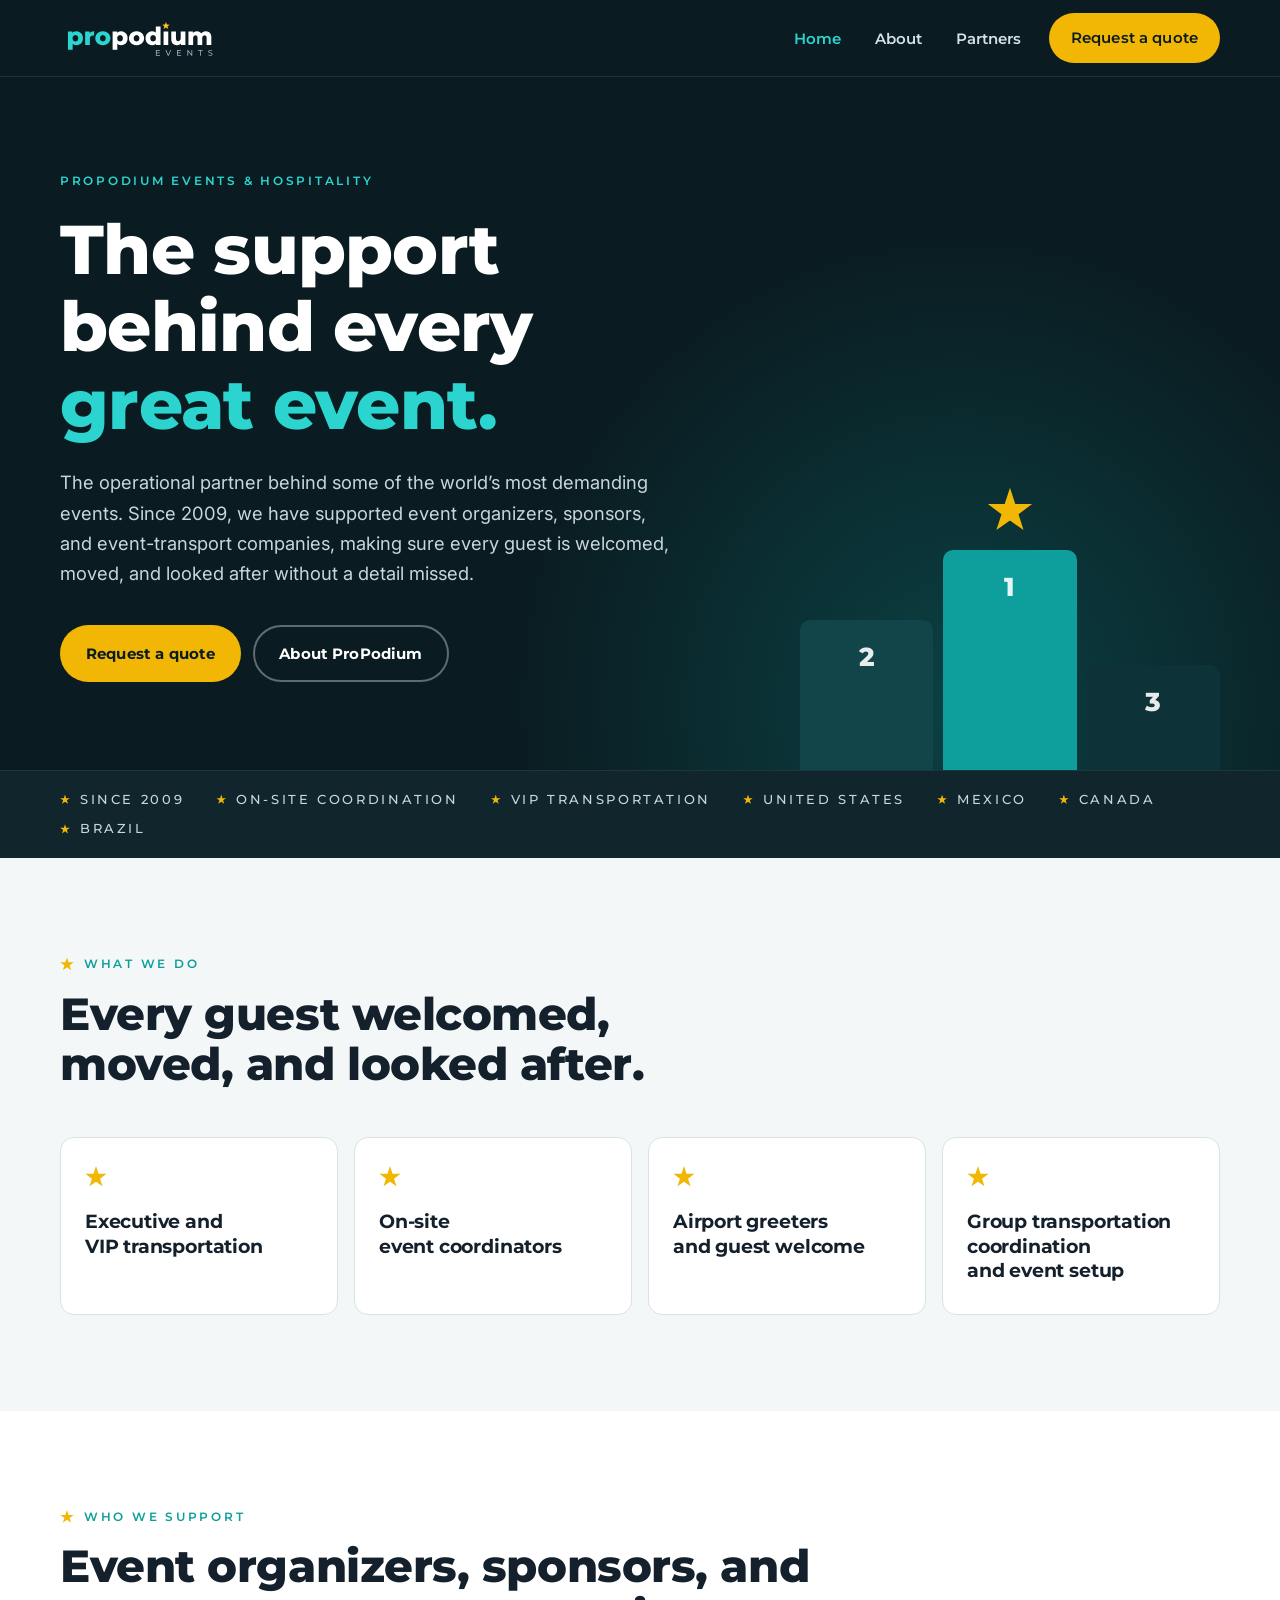
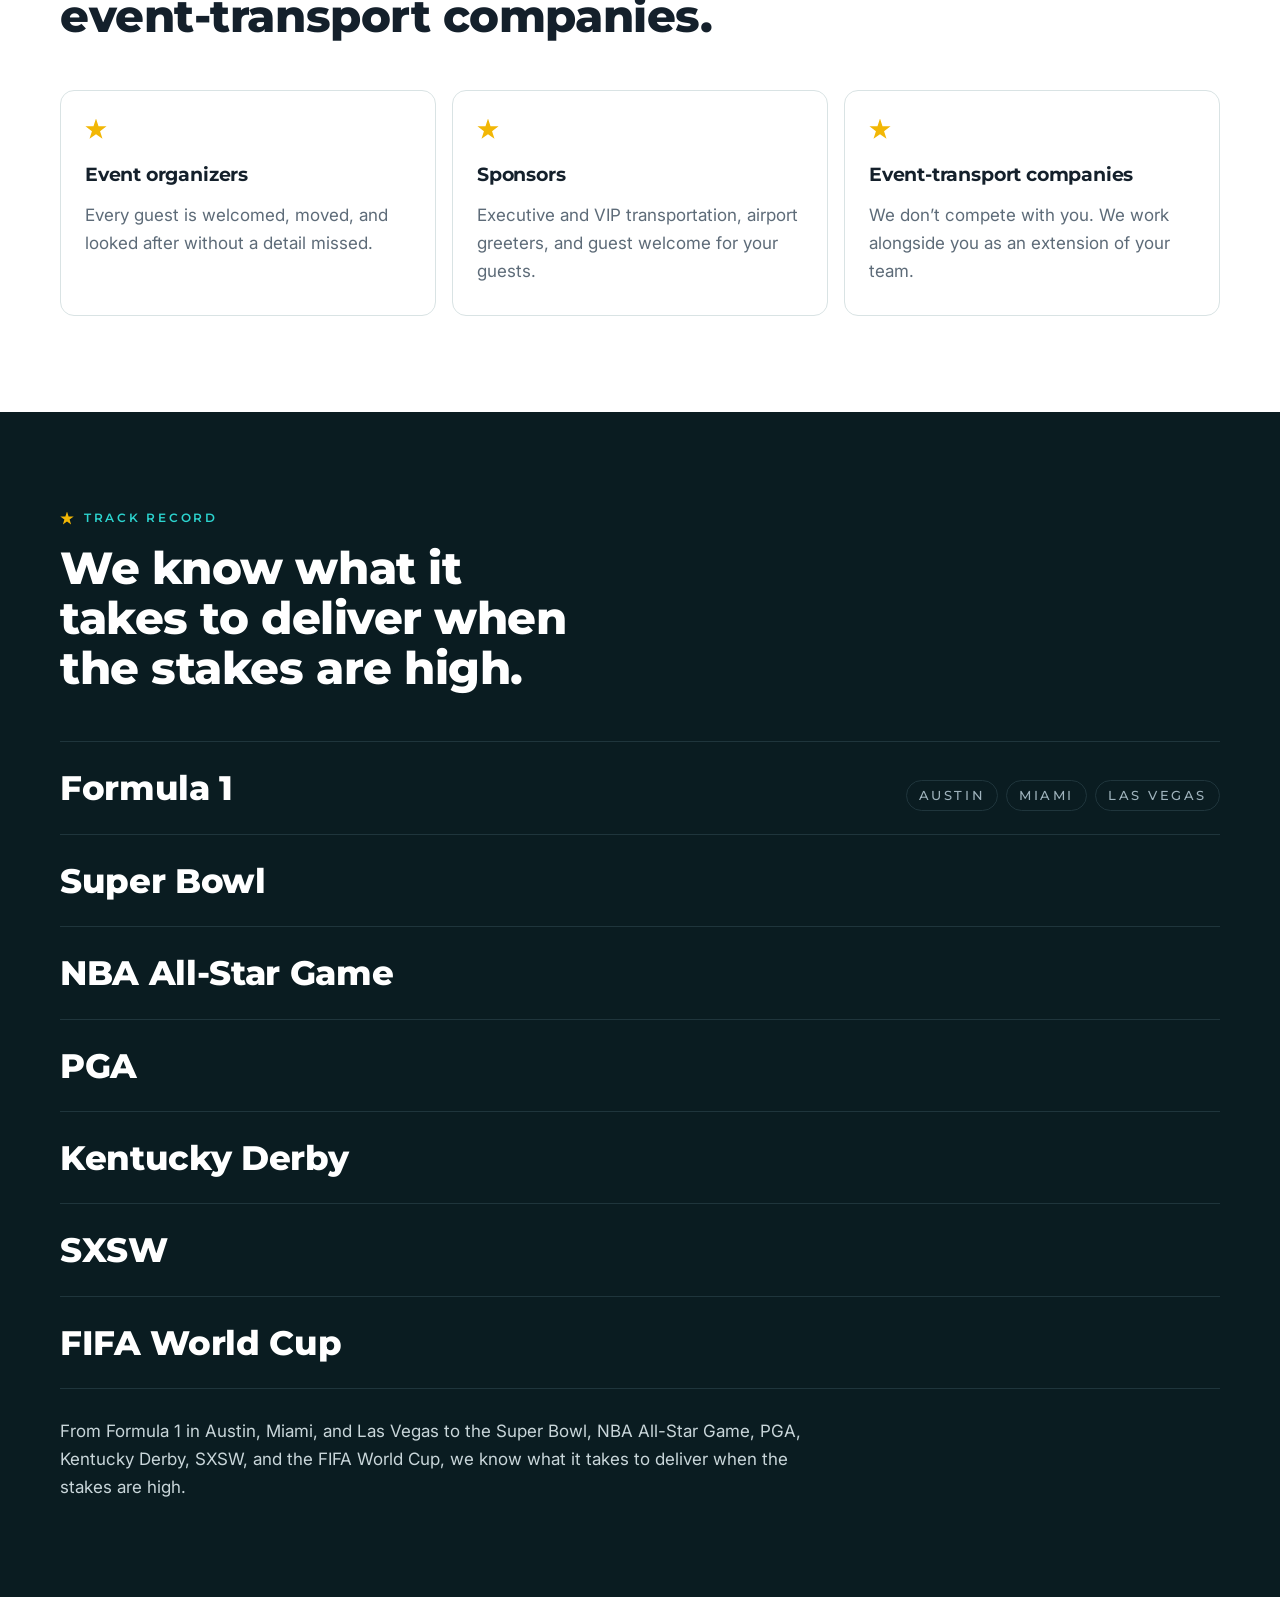
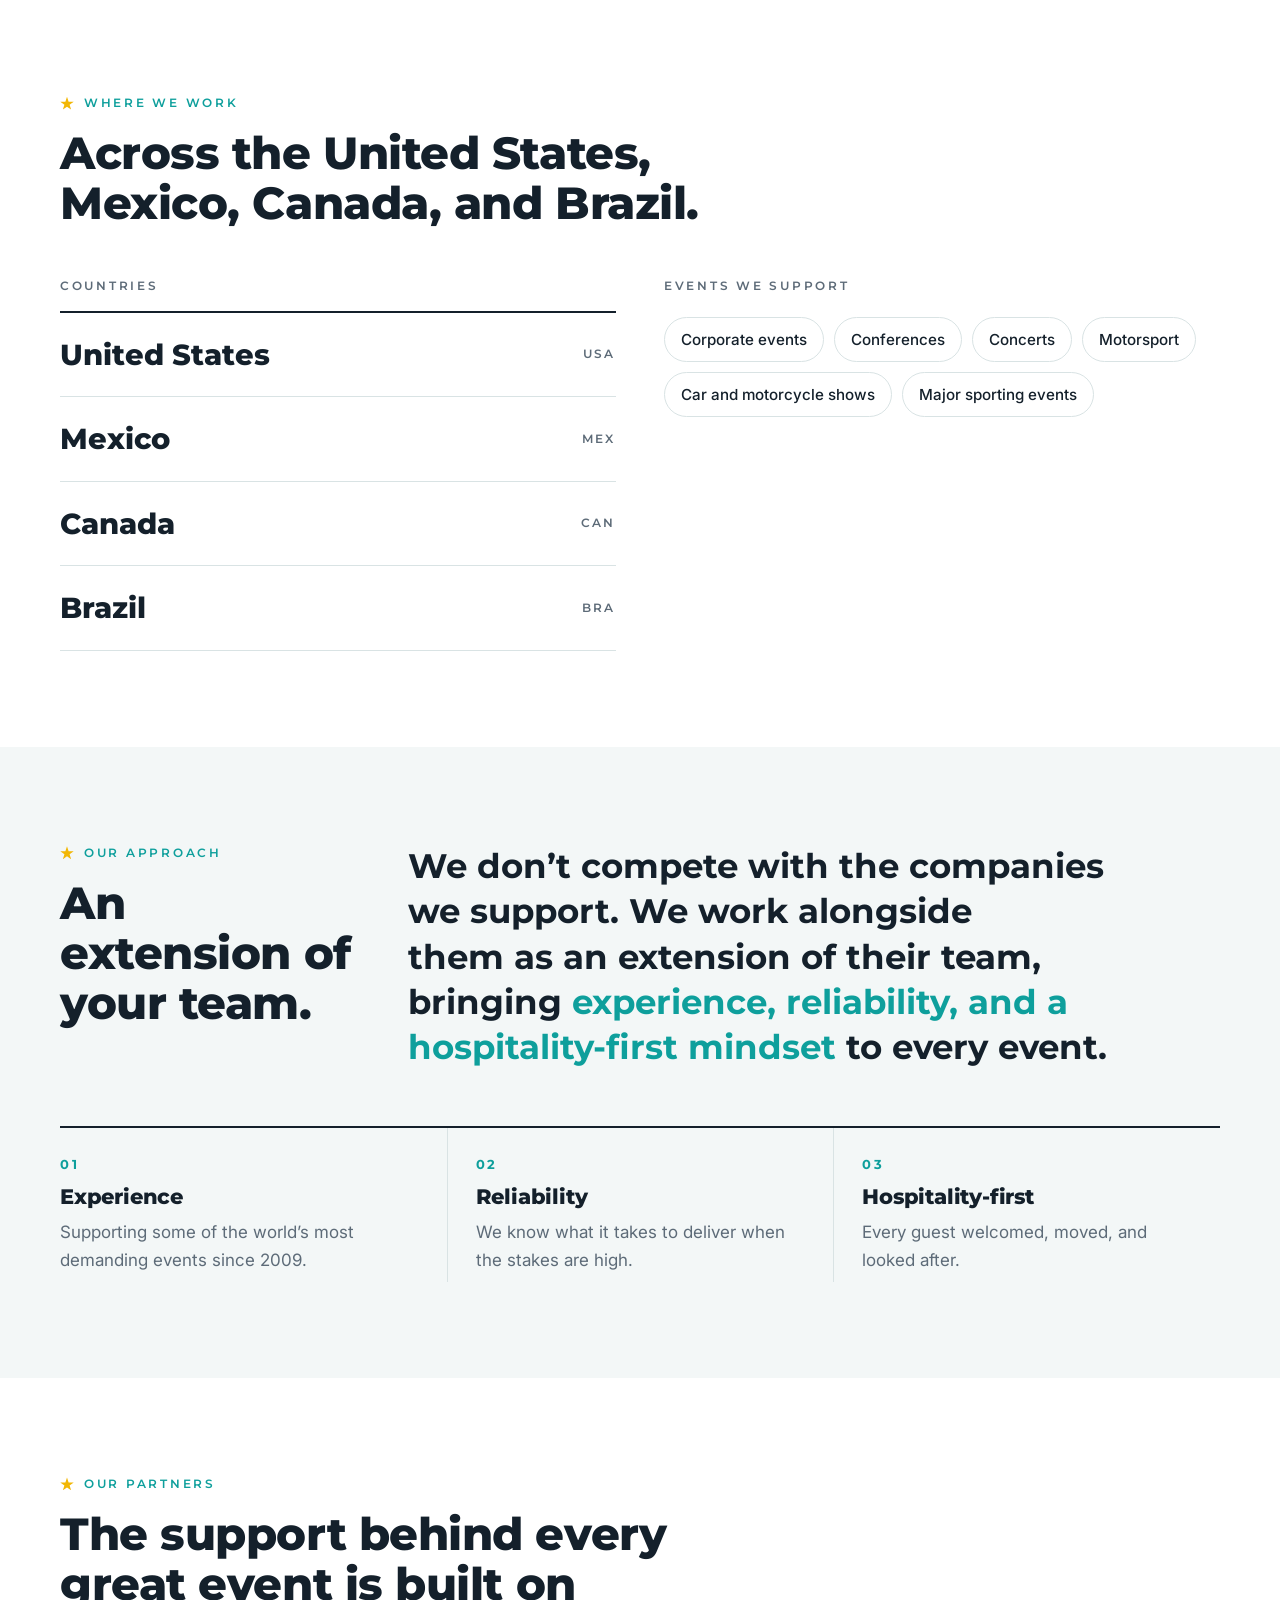
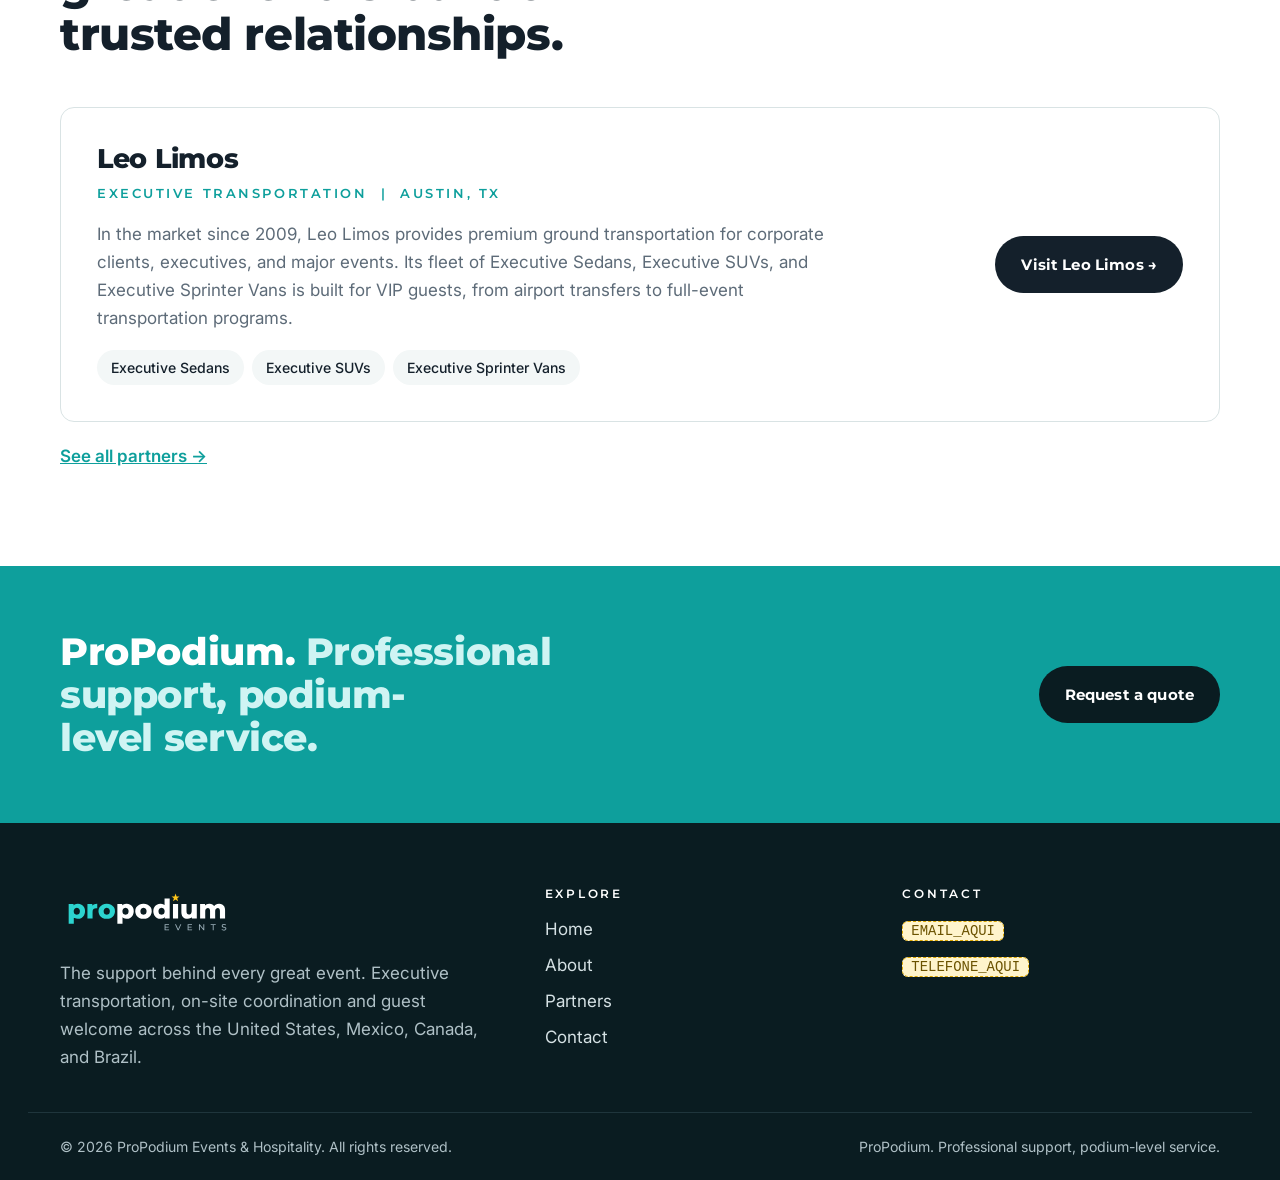
==== index.html @ e8abd778 "Add ProPodium institutional website Co-Authored-By: Claude Opus 5.5 <noreply@anthropic.com>" ====
<!doctype html>
<html lang="en">
<head>
<meta charset="utf-8">
<meta name="viewport" content="width=device-width, initial-scale=1, viewport-fit=cover">
<title>ProPodium Events &amp; Hospitality | The support behind every great event</title>
<meta name="description" content="ProPodium Events &amp; Hospitality is the operational partner behind demanding events since 2009: executive and VIP transportation, on-site coordinators, airport greeters and group transportation across the US, Mexico, Canada and Brazil.">
<link rel="canonical" href="https://www.propodiumevents.com/">
<meta name="theme-color" content="#0A1C21">
<meta property="og:type" content="website">
<meta property="og:site_name" content="ProPodium Events &amp; Hospitality">
<meta property="og:title" content="ProPodium Events &amp; Hospitality | The support behind every great event">
<meta property="og:description" content="ProPodium Events &amp; Hospitality is the operational partner behind demanding events since 2009: executive and VIP transportation, on-site coordinators, airport greeters and group transportation across the US, Mexico, Canada and Brazil.">
<meta property="og:url" content="https://www.propodiumevents.com/">
<meta property="og:image" content="https://www.propodiumevents.com/assets/img/og-image.png">
<meta name="twitter:card" content="summary_large_image">
<link rel="icon" href="favicon.svg" type="image/svg+xml">
<link rel="icon" href="favicon-32.png" sizes="32x32" type="image/png">
<link rel="apple-touch-icon" href="apple-touch-icon.png">
<link rel="manifest" href="site.webmanifest">
<link rel="preconnect" href="https://fonts.googleapis.com"><link rel="preconnect" href="https://fonts.gstatic.com" crossorigin><link rel="stylesheet" href="https://fonts.googleapis.com/css2?family=Inter:wght@400;500;600&family=Montserrat:ital,wght@0,500;0,600;0,700;0,800;1,600;1,700&display=swap">
<link rel="stylesheet" href="assets/css/style.css">
<script type="application/ld+json">{"@context": "https://schema.org", "@type": "Organization", "name": "ProPodium Events & Hospitality", "url": "https://www.propodiumevents.com/", "logo": "https://www.propodiumevents.com/assets/img/propodium-icon-512.png", "slogan": "The support behind every great event.", "foundingDate": "2009", "description": "ProPodium Events & Hospitality is the operational partner behind demanding events since 2009: executive and VIP transportation, on-site coordinators, airport greeters and group transportation across the US, Mexico, Canada and Brazil.", "areaServed": ["United States", "Mexico", "Canada", "Brazil"]}</script>
</head>
<body>
<a class="sr-only" href="#main">Skip to content</a>
<header class="site-header">
  <div class="wrap nav">
    <a class="brand" href="./"><span class="sr-only">ProPodium Events &amp; Hospitality home</span><svg xmlns="http://www.w3.org/2000/svg" viewBox="-12.0 -8 296.7 82" aria-hidden="true" focusable="false"><path d="M18.54243542435424 46.41512915129151Q15.359778597785978 46.41512915129151 13.099630996309962 45.008302583025824Q10.839483394833948 43.601476014760145 9.663284132841328 40.76476014760148Q8.487084870848708 37.928044280442805 8.487084870848708 33.5Q8.487084870848708 29.025830258302584 9.59409594095941 26.18911439114391Q10.70110701107011 23.35239852398524 12.938191881918819 21.968634686346864Q15.175276752767527 20.584870848708487 18.54243542435424 20.584870848708487Q21.95571955719557 20.584870848708487 24.74630996309963 22.176199261992622Q27.53690036900369 23.767527675276753 29.174354243542435 26.650369003690038Q30.81180811808118 29.53321033210332 30.81180811808118 33.5Q30.81180811808118 37.46678966789668 29.174354243542435 40.37269372693727Q27.53690036900369 43.27859778597786 24.74630996309963 44.84686346863468Q21.95571955719557 46.41512915129151 18.54243542435424 46.41512915129151ZM2.8136531365313653 54.94833948339483V21.0H11.162361623616237V25.243542435424356L11.116236162361623 33.5L11.57749077490775 41.80258302583026V54.94833948339483ZM16.69741697416974 39.450184501845015Q18.173431734317344 39.450184501845015 19.349630996309962 38.75830258302583Q20.525830258302584 38.066420664206646 21.240774907749078 36.72878228782288Q21.95571955719557 35.391143911439116 21.95571955719557 33.5Q21.95571955719557 31.608856088560884 21.240774907749078 30.27121771217712Q20.525830258302584 28.933579335793358 19.349630996309962 28.24169741697417Q18.173431734317344 27.54981549815498 16.69741697416974 27.54981549815498Q15.22140221402214 27.54981549815498 14.04520295202952 28.24169741697417Q12.8690036900369 28.933579335793358 12.154059040590406 30.27121771217712Q11.439114391143912 31.608856088560884 11.439114391143912 33.5Q11.439114391143912 35.391143911439116 12.154059040590406 36.72878228782288Q12.8690036900369 38.066420664206646 14.04520295202952 38.75830258302583Q15.22140221402214 39.450184501845015 16.69741697416974 39.450184501845015Z M34.87084870848708 46.0V21.0H43.21955719557195V28.28782287822878L41.974169741697416 26.21217712177122Q43.08118081180812 23.39852398523985 45.571955719557195 21.99169741697417Q48.062730627306266 20.584870848708487 51.61439114391143 20.584870848708487V28.472324723247233Q51.01476014760147 28.380073800738007 50.57656826568265 28.3570110701107Q50.138376383763834 28.333948339483396 49.630996309963095 28.333948339483396Q46.955719557195565 28.333948339483396 45.29520295202951 29.78690036900369Q43.63468634686347 31.239852398523986 43.63468634686347 34.51476014760148V46.0Z M67.85055350553505 46.41512915129151Q63.74538745387453 46.41512915129151 60.562730627306266 44.75461254612546Q57.380073800738 43.09409594095941 55.55811808118081 40.16512915129151Q53.736162361623606 37.23616236162361 53.736162361623606 33.45387453874539Q53.736162361623606 29.671586715867157 55.55811808118081 26.76568265682657Q57.380073800738 23.85977859778598 60.562730627306266 22.222324723247233Q63.74538745387453 20.584870848708487 67.85055350553505 20.584870848708487Q71.95571955719556 20.584870848708487 75.16143911439113 22.222324723247233Q78.36715867158671 23.85977859778598 80.1660516605166 26.76568265682657Q81.9649446494465 29.671586715867157 81.9649446494465 33.45387453874539Q81.9649446494465 37.23616236162361 80.1660516605166 40.16512915129151Q78.36715867158671 43.09409594095941 75.16143911439113 44.75461254612546Q71.95571955719556 46.41512915129151 67.85055350553505 46.41512915129151ZM67.85055350553505 39.450184501845015Q69.37269372693726 39.450184501845015 70.54889298892988 38.75830258302583Q71.7250922509225 38.066420664206646 72.41697416974169 36.70571955719558Q73.10885608856088 35.345018450184504 73.10885608856088 33.45387453874539Q73.10885608856088 31.562730627306273 72.41697416974169 30.248154981549817Q71.7250922509225 28.933579335793358 70.54889298892988 28.24169741697417Q69.37269372693726 27.54981549815498 67.85055350553505 27.54981549815498Q66.37453874538744 27.54981549815498 65.19833948339482 28.24169741697417Q64.02214022140221 28.933579335793358 63.30719557195572 30.248154981549817Q62.592250922509216 31.562730627306273 62.592250922509216 33.45387453874539Q62.592250922509216 35.345018450184504 63.30719557195572 36.70571955719558Q64.02214022140221 38.066420664206646 65.19833948339482 38.75830258302583Q66.37453874538744 39.450184501845015 67.85055350553505 39.450184501845015Z" fill="#2CD4CF"/><path d="M101.75276752767527 46.41512915129151Q98.57011070110701 46.41512915129151 96.309963099631 45.008302583025824Q94.04981549815498 43.601476014760145 92.87361623616236 40.76476014760148Q91.69741697416974 37.928044280442805 91.69741697416974 33.5Q91.69741697416974 29.025830258302584 92.80442804428044 26.18911439114391Q93.91143911439114 23.35239852398524 96.14852398523985 21.968634686346864Q98.38560885608857 20.584870848708487 101.75276752767527 20.584870848708487Q105.16605166051662 20.584870848708487 107.95664206642067 22.176199261992622Q110.74723247232473 23.767527675276753 112.38468634686348 26.650369003690038Q114.02214022140222 29.53321033210332 114.02214022140222 33.5Q114.02214022140222 37.46678966789668 112.38468634686348 40.37269372693727Q110.74723247232473 43.27859778597786 107.95664206642067 44.84686346863468Q105.16605166051662 46.41512915129151 101.75276752767527 46.41512915129151ZM86.02398523985241 54.94833948339483V21.0H94.37269372693727V25.243542435424356L94.32656826568265 33.5L94.78782287822878 41.80258302583026V54.94833948339483ZM99.90774907749078 39.450184501845015Q101.38376383763838 39.450184501845015 102.559963099631 38.75830258302583Q103.73616236162363 38.066420664206646 104.45110701107012 36.72878228782288Q105.16605166051662 35.391143911439116 105.16605166051662 33.5Q105.16605166051662 31.608856088560884 104.45110701107012 30.27121771217712Q103.73616236162363 28.933579335793358 102.559963099631 28.24169741697417Q101.38376383763838 27.54981549815498 99.90774907749078 27.54981549815498Q98.43173431734317 27.54981549815498 97.25553505535055 28.24169741697417Q96.07933579335794 28.933579335793358 95.36439114391145 30.27121771217712Q94.64944649446495 31.608856088560884 94.64944649446495 33.5Q94.64944649446495 35.391143911439116 95.36439114391145 36.72878228782288Q96.07933579335794 38.066420664206646 97.25553505535055 38.75830258302583Q98.43173431734317 39.450184501845015 99.90774907749078 39.450184501845015Z M130.62730627306274 46.41512915129151Q126.52214022140221 46.41512915129151 123.33948339483395 44.75461254612546Q120.15682656826569 43.09409594095941 118.33487084870849 40.16512915129151Q116.5129151291513 37.23616236162361 116.5129151291513 33.45387453874539Q116.5129151291513 29.671586715867157 118.33487084870849 26.76568265682657Q120.15682656826569 23.85977859778598 123.33948339483395 22.222324723247233Q126.52214022140221 20.584870848708487 130.62730627306274 20.584870848708487Q134.73247232472323 20.584870848708487 137.9381918819188 22.222324723247233Q141.1439114391144 23.85977859778598 142.94280442804427 26.76568265682657Q144.74169741697418 29.671586715867157 144.74169741697418 33.45387453874539Q144.74169741697418 37.23616236162361 142.94280442804427 40.16512915129151Q141.1439114391144 43.09409594095941 137.9381918819188 44.75461254612546Q134.73247232472323 46.41512915129151 130.62730627306274 46.41512915129151ZM130.62730627306274 39.450184501845015Q132.14944649446494 39.450184501845015 133.32564575645756 38.75830258302583Q134.50184501845018 38.066420664206646 135.1937269372694 36.70571955719558Q135.88560885608857 35.345018450184504 135.88560885608857 33.45387453874539Q135.88560885608857 31.562730627306273 135.1937269372694 30.248154981549817Q134.50184501845018 28.933579335793358 133.32564575645756 28.24169741697417Q132.14944649446494 27.54981549815498 130.62730627306274 27.54981549815498Q129.15129151291512 27.54981549815498 127.9750922509225 28.24169741697417Q126.7988929889299 28.933579335793358 126.0839483394834 30.248154981549817Q125.3690036900369 31.562730627306273 125.3690036900369 33.45387453874539Q125.3690036900369 35.345018450184504 126.0839483394834 36.70571955719558Q126.7988929889299 38.066420664206646 127.9750922509225 38.75830258302583Q129.15129151291512 39.450184501845015 130.62730627306274 39.450184501845015Z M159.68634686346866 46.41512915129151Q156.27306273062732 46.41512915129151 153.48247232472326 44.82380073800738Q150.6918819188192 43.23247232472325 149.03136531365317 40.34963099630996Q147.3708487084871 37.46678966789668 147.3708487084871 33.45387453874539Q147.3708487084871 29.487084870848708 149.03136531365317 26.604243542435427Q150.6918819188192 23.72140221402214 153.48247232472326 22.153136531365313Q156.27306273062732 20.584870848708487 159.68634686346866 20.584870848708487Q162.91512915129152 20.584870848708487 165.15221402214024 21.968634686346864Q167.38929889298893 23.35239852398524 168.54243542435427 26.21217712177122Q169.69557195571957 29.071955719557195 169.69557195571957 33.45387453874539Q169.69557195571957 37.928044280442805 168.58856088560887 40.78782287822878Q167.48154981549817 43.64760147601476 165.26752767527677 45.03136531365314Q163.05350553505536 46.41512915129151 159.68634686346866 46.41512915129151ZM161.53136531365314 39.450184501845015Q163.00738007380076 39.450184501845015 164.18357933579335 38.75830258302583Q165.35977859778598 38.066420664206646 166.05166051660518 36.70571955719558Q166.74354243542436 35.345018450184504 166.74354243542436 33.45387453874539Q166.74354243542436 31.562730627306273 166.05166051660518 30.248154981549817Q165.35977859778598 28.933579335793358 164.18357933579335 28.24169741697417Q163.00738007380076 27.54981549815498 161.53136531365314 27.54981549815498Q160.00922509225094 27.54981549815498 158.83302583025832 28.24169741697417Q157.6568265682657 28.933579335793358 156.96494464944652 30.248154981549817Q156.27306273062732 31.562730627306273 156.27306273062732 33.45387453874539Q156.27306273062732 35.345018450184504 156.96494464944652 36.70571955719558Q157.6568265682657 38.066420664206646 158.83302583025832 38.75830258302583Q160.00922509225094 39.450184501845015 161.53136531365314 39.450184501845015ZM167.02029520295204 46.0V41.710332103321036L167.06642066420665 33.45387453874539L166.60516605166052 25.19741697416974V11.774907749077492H175.36900369003692V46.0Z M180.99630996309963 46.0V21.0H189.760147601476V46.0Z M205.950184501845 46.41512915129151Q202.90590405904058 46.41512915129151 200.48431734317342 45.215867158671585Q198.06273062730625 44.01660516605166 196.70202952029518 41.45664206642066Q195.34132841328412 38.896678966789665 195.34132841328412 34.9760147601476V21.0H204.10516605166052V33.54612546125461Q204.10516605166052 36.452029520295206 205.1891143911439 37.69741697416974Q206.2730627306273 38.94280442804428 208.25645756457564 38.94280442804428Q209.5479704797048 38.94280442804428 210.60885608856086 38.343173431734314Q211.66974169741695 37.74354243542435 212.31549815498153 36.428966789667896Q212.9612546125461 35.11439114391144 212.9612546125461 33.03874538745387V21.0H221.7250922509225V46.0H213.37638376383762V38.94280442804428L214.99077490774906 40.92619926199262Q213.6992619926199 43.693726937269375 211.25461254612543 45.05442804428044Q208.80996309963098 46.41512915129151 205.950184501845 46.41512915129151Z M227.35239852398524 46.0V21.0H235.70110701107012V27.964944649446494L234.04059040590406 25.981549815498155Q235.42435424354244 23.30627306273063 237.8228782287823 21.945571955719558Q240.22140221402213 20.584870848708487 243.17343173431735 20.584870848708487Q246.54059040590406 20.584870848708487 249.10055350553506 22.314575645756456Q251.66051660516604 24.04428044280443 252.5369003690037 27.68819188191882L249.6771217712177 27.088560885608857Q251.01476014760146 24.04428044280443 253.7130996309963 22.314575645756456Q256.41143911439116 20.584870848708487 259.9169741697417 20.584870848708487Q262.8228782287823 20.584870848708487 265.1060885608856 21.761070110701105Q267.3892988929889 22.937269372693727 268.70387453874537 25.381918819188193Q270.01845018450183 27.826568265682656 270.01845018450183 31.70110701107011V46.0H261.2546125461255V33.1309963099631Q261.2546125461255 30.45571955719557 260.239852398524 29.23339483394834Q259.2250922509225 28.01107011070111 257.47232472324725 28.01107011070111Q256.2269372693727 28.01107011070111 255.21217712177122 28.61070110701107Q254.19741697416973 29.210332103321033 253.6439114391144 30.432656826568262Q253.09040590405903 31.654981549815496 253.09040590405903 33.59225092250922V46.0H244.32656826568265V33.1309963099631Q244.32656826568265 30.45571955719557 243.33487084870848 29.23339483394834Q242.34317343173433 28.01107011070111 240.54428044280442 28.01107011070111Q239.25276752767527 28.01107011070111 238.2610701107011 28.61070110701107Q237.26937269372692 29.210332103321033 236.69280442804427 30.432656826568262Q236.11623616236162 31.654981549815496 236.11623616236162 33.59225092250922V46.0Z" fill="#FFFFFF"/><path d="M185.40 3.30 L187.18 8.05 L192.25 8.28 L188.28 11.43 L189.63 16.32 L185.40 13.52 L181.17 16.32 L182.53 11.43 L178.55 8.28 L183.62 8.05Z" fill="#FFC61A"/><path d="M166.73485239852397 66.0V55.5H174.144852398524V56.805H168.23485239852397V64.695H174.35485239852397V66.0ZM168.09985239852398 61.305V60.03H173.49985239852398V61.305Z M189.11485239852396 66.0 184.494852398524 55.5H186.11485239852396L190.35985239852397 65.19H189.42985239852396L193.70485239852397 55.5H195.20485239852397L190.59985239852398 66.0Z M206.06485239852395 66.0V55.5H213.47485239852398V56.805H207.56485239852395V64.695H213.68485239852396V66.0ZM207.42985239852396 61.305V60.03H212.82985239852397V61.305Z M225.41485239852395 66.0V55.5H226.64485239852397L233.58985239852396 64.125H232.94485239852395V55.5H234.44485239852395V66.0H233.21485239852396L226.26985239852397 57.375H226.91485239852395V66.0Z M248.97985239852395 66.0V56.805H245.37985239852395V55.5H254.06485239852395V56.805H250.46485239852396V66.0Z M268.05985239852396 66.12Q266.85985239852397 66.12 265.764852398524 65.7525Q264.669852398524 65.385 264.039852398524 64.8L264.594852398524 63.63Q265.19485239852395 64.155 266.12485239852396 64.5Q267.05485239852396 64.845 268.05985239852396 64.845Q268.974852398524 64.845 269.544852398524 64.63499999999999Q270.11485239852396 64.425 270.384852398524 64.0575Q270.654852398524 63.69 270.654852398524 63.225Q270.654852398524 62.685 270.30235239852396 62.355000000000004Q269.94985239852394 62.025 269.38735239852394 61.8225Q268.82485239852394 61.62 268.149852398524 61.47Q267.474852398524 61.32 266.792352398524 61.1175Q266.10985239852397 60.915 265.54735239852397 60.599999999999994Q264.98485239852397 60.285 264.639852398524 59.7525Q264.294852398524 59.22 264.294852398524 58.38Q264.294852398524 57.57 264.722352398524 56.8875Q265.149852398524 56.205 266.042352398524 55.792500000000004Q266.93485239852396 55.38 268.31485239852395 55.38Q269.229852398524 55.38 270.129852398524 55.620000000000005Q271.029852398524 55.86 271.68985239852395 56.31L271.19485239852395 57.51Q270.519852398524 57.06 269.769852398524 56.8575Q269.019852398524 56.655 268.31485239852395 56.655Q267.42985239852396 56.655 266.85985239852397 56.88Q266.289852398524 57.105000000000004 266.02735239852393 57.480000000000004Q265.76485239852394 57.855000000000004 265.76485239852394 58.32Q265.76485239852394 58.875 266.11735239852396 59.205Q266.469852398524 59.535 267.032352398524 59.73Q267.594852398524 59.925 268.269852398524 60.082499999999996Q268.94485239852395 60.24 269.62735239852395 60.435Q270.30985239852396 60.63 270.87235239852396 60.945Q271.43485239852396 61.26 271.779852398524 61.785Q272.12485239852396 62.31 272.12485239852396 63.135Q272.12485239852396 63.93 271.68985239852395 64.6125Q271.25485239852395 65.295 270.347352398524 65.70750000000001Q269.43985239852395 66.12 268.05985239852396 66.12Z" fill="#9FB3BD"/></svg>
</a>
    <button class="menu-toggle" type="button" aria-expanded="false" aria-controls="nav-links-home">Menu</button>
    <ul class="nav-links" id="nav-links-home"><li><a href="./" aria-current="page">Home</a></li><li><a href="about.html">About</a></li><li><a href="partners.html">Partners</a></li><li><a class="btn btn-gold" href="contact.html">Request a quote</a></li></ul>
  </div>
</header>
<main id="main">
<section class="hero">
  <div class="wrap hero-inner">
    <div class="hero-copy">
      <span class="eyebrow">ProPodium Events &amp; Hospitality</span>
      <h1>The support behind every <span class="accent">great event.</span></h1>
      <p class="hero-lead">The operational partner behind some of the world&rsquo;s most demanding events. Since 2009, we have supported event organizers, sponsors, and event-transport companies, making sure every guest is welcomed, moved, and looked after without a detail missed.</p>
      <div class="hero-actions">
        <a class="btn btn-gold" href="contact.html">Request a quote</a>
        <a class="btn btn-ghost" href="about.html">About ProPodium</a>
      </div>
    </div>
    <div class="podium" aria-hidden="true">
      <div class="step step-2">2</div>
      <div class="step step-1"><span class="star"></span>1</div>
      <div class="step step-3">3</div>
    </div>
  </div>
  <div class="facts-strip"><div class="wrap facts">
    <span><span class="star" aria-hidden="true"></span>Since 2009</span><span><span class="star" aria-hidden="true"></span>On-site coordination</span><span><span class="star" aria-hidden="true"></span>VIP transportation</span><span><span class="star" aria-hidden="true"></span>United States</span><span><span class="star" aria-hidden="true"></span>Mexico</span><span><span class="star" aria-hidden="true"></span>Canada</span><span><span class="star" aria-hidden="true"></span>Brazil</span>
  </div></div>
</section>

<section class="section tint" id="services">
  <div class="wrap">
    <div class="section-head">
      <span class="eyebrow"><span class="star" aria-hidden="true"></span>What we do</span>
      <h2>Every guest welcomed, moved, and looked after.</h2>
    </div>
    <div class="services"><article class="service"><span class="star" aria-hidden="true"></span><h3>Executive and VIP transportation</h3></article><article class="service"><span class="star" aria-hidden="true"></span><h3>On-site event coordinators</h3></article><article class="service"><span class="star" aria-hidden="true"></span><h3>Airport greeters and guest welcome</h3></article><article class="service"><span class="star" aria-hidden="true"></span><h3>Group transportation coordination and event setup</h3></article></div>
  </div>
</section>

<section class="section">
  <div class="wrap">
    <div class="section-head">
      <span class="eyebrow"><span class="star" aria-hidden="true"></span>Who we support</span>
      <h2>Event organizers, sponsors, and event-transport companies.</h2>
    </div>
    <div class="services three"><article class="service"><span class="star" aria-hidden="true"></span><h3>Event organizers</h3><p>Every guest is welcomed, moved, and looked after without a detail missed.</p></article><article class="service"><span class="star" aria-hidden="true"></span><h3>Sponsors</h3><p>Executive and VIP transportation, airport greeters, and guest welcome for your guests.</p></article><article class="service"><span class="star" aria-hidden="true"></span><h3>Event-transport companies</h3><p>We don&rsquo;t compete with you. We work alongside you as an extension of your team.</p></article></div>
  </div>
</section>

<section class="section dark">
  <div class="wrap">
    <div class="section-head">
      <span class="eyebrow"><span class="star" aria-hidden="true"></span>Track record</span>
      <h2>We know what it takes to deliver when the stakes are high.</h2>
    </div>
    <ul class="events"><li><span class="name">Formula 1</span><span class="where"><span>Austin</span><span>Miami</span><span>Las Vegas</span></span></li><li><span class="name">Super Bowl</span></li><li><span class="name">NBA All-Star Game</span></li><li><span class="name">PGA</span></li><li><span class="name">Kentucky Derby</span></li><li><span class="name">SXSW</span></li><li><span class="name">FIFA World Cup</span></li></ul>
    <p class="events-note">From Formula 1 in Austin, Miami, and Las Vegas to the Super Bowl, NBA All-Star Game, PGA, Kentucky Derby, SXSW, and the FIFA World Cup, we know what it takes to deliver when the stakes are high.</p>
  </div>
</section>

<section class="section">
  <div class="wrap">
    <div class="section-head">
      <span class="eyebrow"><span class="star" aria-hidden="true"></span>Where we work</span>
      <h2>Across the United States, Mexico, Canada, and Brazil.</h2>
    </div>
    <div class="where-grid">
      <div><span class="label">Countries</span><ul class="countries"><li>United States<small>USA</small></li><li>Mexico<small>MEX</small></li><li>Canada<small>CAN</small></li><li>Brazil<small>BRA</small></li></ul></div>
      <div><span class="label">Events we support</span><ul class="chips"><li>Corporate events</li><li>Conferences</li><li>Concerts</li><li>Motorsport</li><li>Car and motorcycle shows</li><li>Major sporting events</li></ul></div>
    </div>
  </div>
</section>

<section class="section tint">
  <div class="wrap approach">
    <div class="section-head" style="margin:0"><span class="eyebrow"><span class="star" aria-hidden="true"></span>Our approach</span><h2>An extension of your team.</h2></div>
    <blockquote>We don&rsquo;t compete with the companies we support. We work alongside them as an extension of their team, bringing <span class="hl">experience, reliability, and a hospitality-first mindset</span> to every event.</blockquote>
  </div>
  <div class="wrap"><div class="pillars"><div class="pillar"><span class="num">01</span><h3>Experience</h3><p>Supporting some of the world&rsquo;s most demanding events since 2009.</p></div><div class="pillar"><span class="num">02</span><h3>Reliability</h3><p>We know what it takes to deliver when the stakes are high.</p></div><div class="pillar"><span class="num">03</span><h3>Hospitality-first</h3><p>Every guest welcomed, moved, and looked after.</p></div></div></div>
</section>

<section class="section">
  <div class="wrap">
    <div class="section-head">
      <span class="eyebrow"><span class="star" aria-hidden="true"></span>Our partners</span>
      <h2>The support behind every great event is built on trusted relationships.</h2>
    </div>
    <article class="partner">
  <div>
    <h3>Leo Limos</h3>
    <div class="meta">Executive Transportation &nbsp;|&nbsp; Austin, TX</div>
    <p>In the market since 2009, Leo Limos provides premium ground transportation for corporate clients, executives, and major events. Its fleet of Executive Sedans, Executive SUVs, and Executive Sprinter Vans is built for VIP guests, from airport transfers to full-event transportation programs.</p>
    <ul class="fleet"><li>Executive Sedans</li><li>Executive SUVs</li><li>Executive Sprinter Vans</li></ul>
  </div>
  <a class="btn btn-ink" href="https://www.leolimos.com" target="_blank" rel="noopener">Visit Leo Limos &rarr;</a>
</article>
    <p style="margin-top:20px"><a href="partners.html" style="font-weight:600">See all partners &rarr;</a></p>
  </div>
</section>

<section class="cta">
  <div class="wrap cta-inner">
    <h2>ProPodium. <span class="muted">Professional support, podium-level service.</span></h2>
    <a class="btn btn-ink" href="contact.html">Request a quote</a>
  </div>
</section>
</main>
<footer class="site-footer">
  <div class="wrap footer-grid">
    <div>
      <a class="brand" href="./"><span class="sr-only">ProPodium Events &amp; Hospitality home</span><svg xmlns="http://www.w3.org/2000/svg" viewBox="-12.0 -8 296.7 82" aria-hidden="true" focusable="false"><path d="M18.54243542435424 46.41512915129151Q15.359778597785978 46.41512915129151 13.099630996309962 45.008302583025824Q10.839483394833948 43.601476014760145 9.663284132841328 40.76476014760148Q8.487084870848708 37.928044280442805 8.487084870848708 33.5Q8.487084870848708 29.025830258302584 9.59409594095941 26.18911439114391Q10.70110701107011 23.35239852398524 12.938191881918819 21.968634686346864Q15.175276752767527 20.584870848708487 18.54243542435424 20.584870848708487Q21.95571955719557 20.584870848708487 24.74630996309963 22.176199261992622Q27.53690036900369 23.767527675276753 29.174354243542435 26.650369003690038Q30.81180811808118 29.53321033210332 30.81180811808118 33.5Q30.81180811808118 37.46678966789668 29.174354243542435 40.37269372693727Q27.53690036900369 43.27859778597786 24.74630996309963 44.84686346863468Q21.95571955719557 46.41512915129151 18.54243542435424 46.41512915129151ZM2.8136531365313653 54.94833948339483V21.0H11.162361623616237V25.243542435424356L11.116236162361623 33.5L11.57749077490775 41.80258302583026V54.94833948339483ZM16.69741697416974 39.450184501845015Q18.173431734317344 39.450184501845015 19.349630996309962 38.75830258302583Q20.525830258302584 38.066420664206646 21.240774907749078 36.72878228782288Q21.95571955719557 35.391143911439116 21.95571955719557 33.5Q21.95571955719557 31.608856088560884 21.240774907749078 30.27121771217712Q20.525830258302584 28.933579335793358 19.349630996309962 28.24169741697417Q18.173431734317344 27.54981549815498 16.69741697416974 27.54981549815498Q15.22140221402214 27.54981549815498 14.04520295202952 28.24169741697417Q12.8690036900369 28.933579335793358 12.154059040590406 30.27121771217712Q11.439114391143912 31.608856088560884 11.439114391143912 33.5Q11.439114391143912 35.391143911439116 12.154059040590406 36.72878228782288Q12.8690036900369 38.066420664206646 14.04520295202952 38.75830258302583Q15.22140221402214 39.450184501845015 16.69741697416974 39.450184501845015Z M34.87084870848708 46.0V21.0H43.21955719557195V28.28782287822878L41.974169741697416 26.21217712177122Q43.08118081180812 23.39852398523985 45.571955719557195 21.99169741697417Q48.062730627306266 20.584870848708487 51.61439114391143 20.584870848708487V28.472324723247233Q51.01476014760147 28.380073800738007 50.57656826568265 28.3570110701107Q50.138376383763834 28.333948339483396 49.630996309963095 28.333948339483396Q46.955719557195565 28.333948339483396 45.29520295202951 29.78690036900369Q43.63468634686347 31.239852398523986 43.63468634686347 34.51476014760148V46.0Z M67.85055350553505 46.41512915129151Q63.74538745387453 46.41512915129151 60.562730627306266 44.75461254612546Q57.380073800738 43.09409594095941 55.55811808118081 40.16512915129151Q53.736162361623606 37.23616236162361 53.736162361623606 33.45387453874539Q53.736162361623606 29.671586715867157 55.55811808118081 26.76568265682657Q57.380073800738 23.85977859778598 60.562730627306266 22.222324723247233Q63.74538745387453 20.584870848708487 67.85055350553505 20.584870848708487Q71.95571955719556 20.584870848708487 75.16143911439113 22.222324723247233Q78.36715867158671 23.85977859778598 80.1660516605166 26.76568265682657Q81.9649446494465 29.671586715867157 81.9649446494465 33.45387453874539Q81.9649446494465 37.23616236162361 80.1660516605166 40.16512915129151Q78.36715867158671 43.09409594095941 75.16143911439113 44.75461254612546Q71.95571955719556 46.41512915129151 67.85055350553505 46.41512915129151ZM67.85055350553505 39.450184501845015Q69.37269372693726 39.450184501845015 70.54889298892988 38.75830258302583Q71.7250922509225 38.066420664206646 72.41697416974169 36.70571955719558Q73.10885608856088 35.345018450184504 73.10885608856088 33.45387453874539Q73.10885608856088 31.562730627306273 72.41697416974169 30.248154981549817Q71.7250922509225 28.933579335793358 70.54889298892988 28.24169741697417Q69.37269372693726 27.54981549815498 67.85055350553505 27.54981549815498Q66.37453874538744 27.54981549815498 65.19833948339482 28.24169741697417Q64.02214022140221 28.933579335793358 63.30719557195572 30.248154981549817Q62.592250922509216 31.562730627306273 62.592250922509216 33.45387453874539Q62.592250922509216 35.345018450184504 63.30719557195572 36.70571955719558Q64.02214022140221 38.066420664206646 65.19833948339482 38.75830258302583Q66.37453874538744 39.450184501845015 67.85055350553505 39.450184501845015Z" fill="#2CD4CF"/><path d="M101.75276752767527 46.41512915129151Q98.57011070110701 46.41512915129151 96.309963099631 45.008302583025824Q94.04981549815498 43.601476014760145 92.87361623616236 40.76476014760148Q91.69741697416974 37.928044280442805 91.69741697416974 33.5Q91.69741697416974 29.025830258302584 92.80442804428044 26.18911439114391Q93.91143911439114 23.35239852398524 96.14852398523985 21.968634686346864Q98.38560885608857 20.584870848708487 101.75276752767527 20.584870848708487Q105.16605166051662 20.584870848708487 107.95664206642067 22.176199261992622Q110.74723247232473 23.767527675276753 112.38468634686348 26.650369003690038Q114.02214022140222 29.53321033210332 114.02214022140222 33.5Q114.02214022140222 37.46678966789668 112.38468634686348 40.37269372693727Q110.74723247232473 43.27859778597786 107.95664206642067 44.84686346863468Q105.16605166051662 46.41512915129151 101.75276752767527 46.41512915129151ZM86.02398523985241 54.94833948339483V21.0H94.37269372693727V25.243542435424356L94.32656826568265 33.5L94.78782287822878 41.80258302583026V54.94833948339483ZM99.90774907749078 39.450184501845015Q101.38376383763838 39.450184501845015 102.559963099631 38.75830258302583Q103.73616236162363 38.066420664206646 104.45110701107012 36.72878228782288Q105.16605166051662 35.391143911439116 105.16605166051662 33.5Q105.16605166051662 31.608856088560884 104.45110701107012 30.27121771217712Q103.73616236162363 28.933579335793358 102.559963099631 28.24169741697417Q101.38376383763838 27.54981549815498 99.90774907749078 27.54981549815498Q98.43173431734317 27.54981549815498 97.25553505535055 28.24169741697417Q96.07933579335794 28.933579335793358 95.36439114391145 30.27121771217712Q94.64944649446495 31.608856088560884 94.64944649446495 33.5Q94.64944649446495 35.391143911439116 95.36439114391145 36.72878228782288Q96.07933579335794 38.066420664206646 97.25553505535055 38.75830258302583Q98.43173431734317 39.450184501845015 99.90774907749078 39.450184501845015Z M130.62730627306274 46.41512915129151Q126.52214022140221 46.41512915129151 123.33948339483395 44.75461254612546Q120.15682656826569 43.09409594095941 118.33487084870849 40.16512915129151Q116.5129151291513 37.23616236162361 116.5129151291513 33.45387453874539Q116.5129151291513 29.671586715867157 118.33487084870849 26.76568265682657Q120.15682656826569 23.85977859778598 123.33948339483395 22.222324723247233Q126.52214022140221 20.584870848708487 130.62730627306274 20.584870848708487Q134.73247232472323 20.584870848708487 137.9381918819188 22.222324723247233Q141.1439114391144 23.85977859778598 142.94280442804427 26.76568265682657Q144.74169741697418 29.671586715867157 144.74169741697418 33.45387453874539Q144.74169741697418 37.23616236162361 142.94280442804427 40.16512915129151Q141.1439114391144 43.09409594095941 137.9381918819188 44.75461254612546Q134.73247232472323 46.41512915129151 130.62730627306274 46.41512915129151ZM130.62730627306274 39.450184501845015Q132.14944649446494 39.450184501845015 133.32564575645756 38.75830258302583Q134.50184501845018 38.066420664206646 135.1937269372694 36.70571955719558Q135.88560885608857 35.345018450184504 135.88560885608857 33.45387453874539Q135.88560885608857 31.562730627306273 135.1937269372694 30.248154981549817Q134.50184501845018 28.933579335793358 133.32564575645756 28.24169741697417Q132.14944649446494 27.54981549815498 130.62730627306274 27.54981549815498Q129.15129151291512 27.54981549815498 127.9750922509225 28.24169741697417Q126.7988929889299 28.933579335793358 126.0839483394834 30.248154981549817Q125.3690036900369 31.562730627306273 125.3690036900369 33.45387453874539Q125.3690036900369 35.345018450184504 126.0839483394834 36.70571955719558Q126.7988929889299 38.066420664206646 127.9750922509225 38.75830258302583Q129.15129151291512 39.450184501845015 130.62730627306274 39.450184501845015Z M159.68634686346866 46.41512915129151Q156.27306273062732 46.41512915129151 153.48247232472326 44.82380073800738Q150.6918819188192 43.23247232472325 149.03136531365317 40.34963099630996Q147.3708487084871 37.46678966789668 147.3708487084871 33.45387453874539Q147.3708487084871 29.487084870848708 149.03136531365317 26.604243542435427Q150.6918819188192 23.72140221402214 153.48247232472326 22.153136531365313Q156.27306273062732 20.584870848708487 159.68634686346866 20.584870848708487Q162.91512915129152 20.584870848708487 165.15221402214024 21.968634686346864Q167.38929889298893 23.35239852398524 168.54243542435427 26.21217712177122Q169.69557195571957 29.071955719557195 169.69557195571957 33.45387453874539Q169.69557195571957 37.928044280442805 168.58856088560887 40.78782287822878Q167.48154981549817 43.64760147601476 165.26752767527677 45.03136531365314Q163.05350553505536 46.41512915129151 159.68634686346866 46.41512915129151ZM161.53136531365314 39.450184501845015Q163.00738007380076 39.450184501845015 164.18357933579335 38.75830258302583Q165.35977859778598 38.066420664206646 166.05166051660518 36.70571955719558Q166.74354243542436 35.345018450184504 166.74354243542436 33.45387453874539Q166.74354243542436 31.562730627306273 166.05166051660518 30.248154981549817Q165.35977859778598 28.933579335793358 164.18357933579335 28.24169741697417Q163.00738007380076 27.54981549815498 161.53136531365314 27.54981549815498Q160.00922509225094 27.54981549815498 158.83302583025832 28.24169741697417Q157.6568265682657 28.933579335793358 156.96494464944652 30.248154981549817Q156.27306273062732 31.562730627306273 156.27306273062732 33.45387453874539Q156.27306273062732 35.345018450184504 156.96494464944652 36.70571955719558Q157.6568265682657 38.066420664206646 158.83302583025832 38.75830258302583Q160.00922509225094 39.450184501845015 161.53136531365314 39.450184501845015ZM167.02029520295204 46.0V41.710332103321036L167.06642066420665 33.45387453874539L166.60516605166052 25.19741697416974V11.774907749077492H175.36900369003692V46.0Z M180.99630996309963 46.0V21.0H189.760147601476V46.0Z M205.950184501845 46.41512915129151Q202.90590405904058 46.41512915129151 200.48431734317342 45.215867158671585Q198.06273062730625 44.01660516605166 196.70202952029518 41.45664206642066Q195.34132841328412 38.896678966789665 195.34132841328412 34.9760147601476V21.0H204.10516605166052V33.54612546125461Q204.10516605166052 36.452029520295206 205.1891143911439 37.69741697416974Q206.2730627306273 38.94280442804428 208.25645756457564 38.94280442804428Q209.5479704797048 38.94280442804428 210.60885608856086 38.343173431734314Q211.66974169741695 37.74354243542435 212.31549815498153 36.428966789667896Q212.9612546125461 35.11439114391144 212.9612546125461 33.03874538745387V21.0H221.7250922509225V46.0H213.37638376383762V38.94280442804428L214.99077490774906 40.92619926199262Q213.6992619926199 43.693726937269375 211.25461254612543 45.05442804428044Q208.80996309963098 46.41512915129151 205.950184501845 46.41512915129151Z M227.35239852398524 46.0V21.0H235.70110701107012V27.964944649446494L234.04059040590406 25.981549815498155Q235.42435424354244 23.30627306273063 237.8228782287823 21.945571955719558Q240.22140221402213 20.584870848708487 243.17343173431735 20.584870848708487Q246.54059040590406 20.584870848708487 249.10055350553506 22.314575645756456Q251.66051660516604 24.04428044280443 252.5369003690037 27.68819188191882L249.6771217712177 27.088560885608857Q251.01476014760146 24.04428044280443 253.7130996309963 22.314575645756456Q256.41143911439116 20.584870848708487 259.9169741697417 20.584870848708487Q262.8228782287823 20.584870848708487 265.1060885608856 21.761070110701105Q267.3892988929889 22.937269372693727 268.70387453874537 25.381918819188193Q270.01845018450183 27.826568265682656 270.01845018450183 31.70110701107011V46.0H261.2546125461255V33.1309963099631Q261.2546125461255 30.45571955719557 260.239852398524 29.23339483394834Q259.2250922509225 28.01107011070111 257.47232472324725 28.01107011070111Q256.2269372693727 28.01107011070111 255.21217712177122 28.61070110701107Q254.19741697416973 29.210332103321033 253.6439114391144 30.432656826568262Q253.09040590405903 31.654981549815496 253.09040590405903 33.59225092250922V46.0H244.32656826568265V33.1309963099631Q244.32656826568265 30.45571955719557 243.33487084870848 29.23339483394834Q242.34317343173433 28.01107011070111 240.54428044280442 28.01107011070111Q239.25276752767527 28.01107011070111 238.2610701107011 28.61070110701107Q237.26937269372692 29.210332103321033 236.69280442804427 30.432656826568262Q236.11623616236162 31.654981549815496 236.11623616236162 33.59225092250922V46.0Z" fill="#FFFFFF"/><path d="M185.40 3.30 L187.18 8.05 L192.25 8.28 L188.28 11.43 L189.63 16.32 L185.40 13.52 L181.17 16.32 L182.53 11.43 L178.55 8.28 L183.62 8.05Z" fill="#FFC61A"/><path d="M166.73485239852397 66.0V55.5H174.144852398524V56.805H168.23485239852397V64.695H174.35485239852397V66.0ZM168.09985239852398 61.305V60.03H173.49985239852398V61.305Z M189.11485239852396 66.0 184.494852398524 55.5H186.11485239852396L190.35985239852397 65.19H189.42985239852396L193.70485239852397 55.5H195.20485239852397L190.59985239852398 66.0Z M206.06485239852395 66.0V55.5H213.47485239852398V56.805H207.56485239852395V64.695H213.68485239852396V66.0ZM207.42985239852396 61.305V60.03H212.82985239852397V61.305Z M225.41485239852395 66.0V55.5H226.64485239852397L233.58985239852396 64.125H232.94485239852395V55.5H234.44485239852395V66.0H233.21485239852396L226.26985239852397 57.375H226.91485239852395V66.0Z M248.97985239852395 66.0V56.805H245.37985239852395V55.5H254.06485239852395V56.805H250.46485239852396V66.0Z M268.05985239852396 66.12Q266.85985239852397 66.12 265.764852398524 65.7525Q264.669852398524 65.385 264.039852398524 64.8L264.594852398524 63.63Q265.19485239852395 64.155 266.12485239852396 64.5Q267.05485239852396 64.845 268.05985239852396 64.845Q268.974852398524 64.845 269.544852398524 64.63499999999999Q270.11485239852396 64.425 270.384852398524 64.0575Q270.654852398524 63.69 270.654852398524 63.225Q270.654852398524 62.685 270.30235239852396 62.355000000000004Q269.94985239852394 62.025 269.38735239852394 61.8225Q268.82485239852394 61.62 268.149852398524 61.47Q267.474852398524 61.32 266.792352398524 61.1175Q266.10985239852397 60.915 265.54735239852397 60.599999999999994Q264.98485239852397 60.285 264.639852398524 59.7525Q264.294852398524 59.22 264.294852398524 58.38Q264.294852398524 57.57 264.722352398524 56.8875Q265.149852398524 56.205 266.042352398524 55.792500000000004Q266.93485239852396 55.38 268.31485239852395 55.38Q269.229852398524 55.38 270.129852398524 55.620000000000005Q271.029852398524 55.86 271.68985239852395 56.31L271.19485239852395 57.51Q270.519852398524 57.06 269.769852398524 56.8575Q269.019852398524 56.655 268.31485239852395 56.655Q267.42985239852396 56.655 266.85985239852397 56.88Q266.289852398524 57.105000000000004 266.02735239852393 57.480000000000004Q265.76485239852394 57.855000000000004 265.76485239852394 58.32Q265.76485239852394 58.875 266.11735239852396 59.205Q266.469852398524 59.535 267.032352398524 59.73Q267.594852398524 59.925 268.269852398524 60.082499999999996Q268.94485239852395 60.24 269.62735239852395 60.435Q270.30985239852396 60.63 270.87235239852396 60.945Q271.43485239852396 61.26 271.779852398524 61.785Q272.12485239852396 62.31 272.12485239852396 63.135Q272.12485239852396 63.93 271.68985239852395 64.6125Q271.25485239852395 65.295 270.347352398524 65.70750000000001Q269.43985239852395 66.12 268.05985239852396 66.12Z" fill="#9FB3BD"/></svg>
</a>
      <p>The support behind every great event. Executive transportation, on-site coordination and guest welcome across the United States, Mexico, Canada, and Brazil.</p>
    </div>
    <div>
      <h4>Explore</h4>
      <ul>
        <li><a href="./">Home</a></li>
        <li><a href="about.html">About</a></li>
        <li><a href="partners.html">Partners</a></li>
        <li><a href="contact.html">Contact</a></li>
      </ul>
    </div>
    <div>
      <h4>Contact</h4>
      <ul>
        <li><span class="placeholder">EMAIL_AQUI</span></li>
        <li><span class="placeholder">TELEFONE_AQUI</span></li>
      </ul>
    </div>
  </div>
  <div class="wrap footer-bottom">
    <span>&copy; 2026 ProPodium Events &amp; Hospitality. All rights reserved.</span>
    <span>ProPodium. Professional support, podium-level service.</span>
  </div>
</footer>
<script src="assets/js/main.js"></script>
</body>
</html>
---- assets/css/style.css ----
/* Layout: dark night header + hero, light tinted body bands, one teal CTA band. Single brand look (light page, dark bands). */
:root {
  --night: #0A1C21;      /* Fundo escuro */
  --ink: #14202B;        /* Tinta */
  --teal: #0E9F9C;       /* Turquesa Podio */
  --teal-light: #2CD4CF; /* Turquesa claro */
  --gold: #F2B705;       /* Ouro Estrela */
  --slate: #5D6B78;      /* Cinza */
  --mist: #9FB3BD;
  --paper: #F3F7F7;
  --white: #FFFFFF;
  --line: #D9E3E4;
  --line-dark: #1F353C;
  --night-2: #10262C;
  --font-display: "Montserrat", "Helvetica Neue", Arial, sans-serif;
  --font-body: "Inter", "Helvetica Neue", Arial, sans-serif;
  --gutter-l: max(16px, env(safe-area-inset-left, 0px));
  --gutter-r: max(16px, env(safe-area-inset-right, 0px));
  --max: 1160px;
  --radius: 14px;
  color-scheme: light;
}
* { box-sizing: border-box; }
html { scroll-behavior: smooth; }
body {
  margin: 0;
  background: var(--white);
  color: var(--ink);
  font-family: var(--font-body);
  font-size: 17px;
  line-height: 1.65;
  -webkit-font-smoothing: antialiased;
}
body::before {
  content: ""; position: fixed; inset: 0 0 auto;
  height: env(safe-area-inset-top, 0px); z-index: 60; background: var(--night);
}
img, svg { max-width: 100%; }
a { color: var(--teal); }
a:focus-visible, button:focus-visible, input:focus-visible, textarea:focus-visible, select:focus-visible {
  outline: 3px solid var(--gold); outline-offset: 3px;
}
h1, h2, h3, h4 { font-family: var(--font-display); line-height: 1.12; margin: 0; text-wrap: balance; letter-spacing: -0.01em; }
p { margin: 0; }
.wrap {
  width: 100%; max-width: calc(var(--max) + 64px); margin: 0 auto;
  padding-left: var(--gutter-l); padding-right: var(--gutter-r);
}
@media (min-width: 700px) { .wrap { padding-left: max(32px, env(safe-area-inset-left, 0px)); padding-right: max(32px, env(safe-area-inset-right, 0px)); } }

.eyebrow {
  font-family: var(--font-display); font-weight: 600; font-size: 0.78rem;
  letter-spacing: 0.22em; text-transform: uppercase; color: var(--teal);
  display: inline-flex; align-items: center; gap: 10px;
}
.eyebrow .star { width: 14px; height: 14px; }
.star { display: inline-block; width: 1em; height: 1em; background: var(--gold);
  clip-path: polygon(50% 0%, 61.5% 35.5%, 98% 35.5%, 68.5% 57.5%, 79.5% 92%, 50% 71%, 20.5% 92%, 31.5% 57.5%, 2% 35.5%, 38.5% 35.5%); flex: none; }

/* Buttons */
.btn {
  display: inline-flex; align-items: center; justify-content: center; gap: 10px;
  font-family: var(--font-display); font-weight: 700; font-size: 0.95rem; letter-spacing: 0.01em;
  padding: 14px 24px; border-radius: 999px; text-decoration: none; border: 2px solid transparent;
  cursor: pointer; transition: transform .15s ease, background-color .15s ease, color .15s ease;
}
.btn:hover { transform: translateY(-1px); }
.btn-gold { background: var(--gold); color: var(--night); }
.btn-gold:hover { background: #FFC61A; }
.btn-ghost { border-color: rgba(255,255,255,.35); color: var(--white); }
.btn-ghost:hover { border-color: var(--teal-light); color: var(--teal-light); }
.btn-ink { background: var(--ink); color: var(--white); }
.btn-ink:hover { background: var(--night); }
.btn-outline { border-color: var(--ink); color: var(--ink); }
.btn-outline:hover { background: var(--ink); color: var(--white); }

/* Header */
.site-header {
  position: sticky; top: env(safe-area-inset-top, 0px); z-index: 50;
  background: var(--night); border-bottom: 1px solid var(--line-dark);
}
.nav { display: flex; align-items: center; justify-content: space-between; gap: 24px; min-height: 76px; }
.brand { display: inline-flex; align-items: center; text-decoration: none; }
.brand svg { height: 44px; width: auto; display: block; }
.nav-links { display: flex; align-items: center; gap: 6px; list-style: none; margin: 0; padding: 0; }
.nav-links a {
  font-family: var(--font-display); font-weight: 600; font-size: 0.92rem; color: #D5E1E4;
  text-decoration: none; padding: 10px 14px; border-radius: 999px;
}
.nav-links a:hover { color: var(--white); background: var(--night-2); }
.nav-links a[aria-current="page"] { color: var(--teal-light); }
.nav-links .btn { margin-left: 8px; padding: 11px 20px; color: var(--night); }
.nav-links .btn:hover { background: #FFC61A; color: var(--night); }
.menu-toggle {
  display: none; background: transparent; border: 1px solid var(--line-dark); color: var(--white);
  border-radius: 10px; padding: 10px 12px; font-family: var(--font-display); font-weight: 600; font-size: .85rem; cursor: pointer;
}
@media (max-width: 860px) {
  .menu-toggle { display: inline-flex; }
  .nav-links {
    display: none; position: absolute; left: 0; right: 0; top: 100%;
    flex-direction: column; align-items: stretch; gap: 0;
    background: var(--night); border-bottom: 1px solid var(--line-dark);
    padding: 8px var(--gutter-r) 16px var(--gutter-l);
  }
  .nav-links.open { display: flex; }
  .nav-links a { padding: 14px 8px; border-radius: 8px; }
  .nav-links .btn { margin: 8px 0 0; }
  .brand svg { height: 38px; }
}

/* Hero */
.hero { background: var(--night); color: var(--white); position: relative; overflow: hidden; }
.hero::after {
  content: ""; position: absolute; inset: auto -10% -40% 40%; height: 120%;
  background: radial-gradient(closest-side, rgba(14,159,156,.28), rgba(14,159,156,0)); pointer-events: none;
}
.hero-inner {
  position: relative; z-index: 1; display: grid; grid-template-columns: minmax(0, 1.25fr) minmax(0, 1fr);
  gap: 48px; align-items: end; padding-block: 88px 0;
}
.hero-copy { padding-bottom: 88px; min-width: 0; }
.hero h1 { font-size: clamp(2.4rem, 5.4vw, 4.4rem); font-weight: 800; margin-top: 18px; }
.hero h1 .accent { color: var(--teal-light); }
.hero-lead { margin-top: 24px; font-size: 1.15rem; color: #C9D6DA; max-width: 34em; }
.hero-actions { display: flex; flex-wrap: wrap; gap: 12px; margin-top: 36px; }
.hero .eyebrow { color: var(--teal-light); }

/* Podium graphic */
.podium { display: grid; grid-template-columns: repeat(3, 1fr); align-items: end; gap: 10px; max-width: 420px; justify-self: end; width: 100%; }
.step { border-radius: 10px 10px 0 0; display: flex; align-items: flex-start; justify-content: center; padding-top: 16px;
  font-family: var(--font-display); font-weight: 800; color: rgba(255,255,255,.9); font-size: 1.6rem; position: relative; }
.step-2 { height: 150px; background: #12454A; }
.step-1 { height: 220px; background: var(--teal); }
.step-3 { height: 105px; background: #0D3237; }
.step-1 .star { position: absolute; top: -62px; left: 50%; width: 46px; height: 46px; transform: translateX(-50%); animation: twinkle 3.2s ease-in-out infinite; }
@keyframes twinkle { 0%, 100% { transform: translateX(-50%) scale(1); } 50% { transform: translateX(-50%) scale(1.12) rotate(8deg); } }
@media (prefers-reduced-motion: reduce) { .step-1 .star { animation: none; } html { scroll-behavior: auto; } .btn:hover { transform: none; } }

.facts-strip { background: var(--night-2); border-top: 1px solid var(--line-dark); color: #C9D6DA; position: relative; z-index: 1; }
.facts { display: flex; flex-wrap: wrap; gap: 8px 32px; padding-block: 18px; font-family: var(--font-display); font-weight: 500; font-size: .82rem; letter-spacing: .2em; text-transform: uppercase; }
.facts span { display: inline-flex; align-items: center; gap: 10px; }
.facts .star { width: 10px; height: 10px; }

@media (max-width: 860px) {
  .hero-inner { grid-template-columns: 1fr; padding-block: 56px 0; gap: 8px; }
  .hero-copy { padding-bottom: 40px; }
  .podium { justify-self: center; max-width: 300px; }
  .step-1 { height: 150px; } .step-2 { height: 105px; } .step-3 { height: 72px; }
  .step-1 .star { top: -50px; width: 36px; height: 36px; }
}

/* Sections */
.section { padding-block: 96px; }
.section.tint { background: var(--paper); }
.section.dark { background: var(--night); color: var(--white); }
.section-head { display: grid; gap: 14px; max-width: 760px; margin-bottom: 48px; }
.section-head h2 { font-size: clamp(1.9rem, 3.6vw, 2.8rem); font-weight: 800; }
.section-head p { color: var(--slate); font-size: 1.08rem; }
.dark .section-head p { color: #C9D6DA; }
.dark .eyebrow { color: var(--teal-light); }
@media (max-width: 700px) { .section { padding-block: 64px; } .section-head { margin-bottom: 32px; } }

/* Services */
.services { display: grid; grid-template-columns: repeat(4, minmax(0, 1fr)); gap: 16px; }
.service {
  background: var(--white); border: 1px solid var(--line); border-radius: var(--radius);
  padding: 28px 24px 30px; display: flex; flex-direction: column; gap: 22px; min-width: 0;
}
.service .star { width: 22px; height: 22px; }
.service h3 { font-size: 1.18rem; font-weight: 700; line-height: 1.3; }
@media (max-width: 980px) { .services { grid-template-columns: repeat(2, minmax(0, 1fr)); } }
@media (max-width: 520px) { .services { grid-template-columns: 1fr; } }
.services.three { grid-template-columns: repeat(3, minmax(0, 1fr)); }
.service p { color: var(--slate); margin: -8px 0 0; }
@media (max-width: 860px) { .services.three { grid-template-columns: 1fr; } }
.pillars { display: grid; grid-template-columns: repeat(3, minmax(0, 1fr)); gap: 0; margin-top: 56px; border-top: 2px solid var(--ink); }
.pillar { padding: 26px 28px 8px 0; display: grid; gap: 10px; align-content: start; }
.pillar + .pillar { padding-left: 28px; border-left: 1px solid var(--line); }
.pillar .num { font-family: var(--font-display); font-weight: 700; font-size: .8rem; letter-spacing: .2em; color: var(--teal); }
.pillar h3 { font-size: 1.3rem; font-weight: 800; }
.pillar p { color: var(--slate); margin: 0; }
@media (max-width: 860px) { .pillars { grid-template-columns: 1fr; } .pillar, .pillar + .pillar { padding: 22px 0; border-left: 0; border-bottom: 1px solid var(--line); } }

/* Track record */
.events { list-style: none; margin: 0; padding: 0; border-top: 1px solid var(--line-dark); }
.events li {
  display: flex; flex-wrap: wrap; align-items: baseline; justify-content: space-between; gap: 6px 24px;
  padding-block: 18px; border-bottom: 1px solid var(--line-dark);
}
.events .name { font-family: var(--font-display); font-weight: 800; font-size: clamp(1.35rem, 3vw, 2.1rem); letter-spacing: -0.01em; }
.events .where { font-family: var(--font-display); font-weight: 500; font-size: .8rem; letter-spacing: .2em; text-transform: uppercase; color: var(--mist); display: flex; gap: 8px; flex-wrap: wrap; }
.events .where span { border: 1px solid var(--line-dark); border-radius: 999px; padding: 4px 12px; }
.events li:hover .name { color: var(--teal-light); }
.events-note { margin-top: 28px; color: #C9D6DA; max-width: 46em; }

/* Where we work */
.where-grid { display: grid; grid-template-columns: minmax(0, 1fr) minmax(0, 1fr); gap: 48px; align-items: start; }
.countries { list-style: none; padding: 0; margin: 0; display: grid; gap: 0; border-top: 2px solid var(--ink); }
.countries li { display: flex; justify-content: space-between; align-items: center; gap: 16px; padding-block: 18px; border-bottom: 1px solid var(--line);
  font-family: var(--font-display); font-weight: 800; font-size: clamp(1.3rem, 2.6vw, 1.8rem); }
.countries li small { font-weight: 600; font-size: .78rem; letter-spacing: .2em; color: var(--slate); }
.chips { display: flex; flex-wrap: wrap; gap: 10px; list-style: none; padding: 0; margin: 20px 0 0; }
.chips li { background: var(--white); border: 1px solid var(--line); border-radius: 999px; padding: 9px 16px; font-weight: 500; font-size: .95rem; }
.where-grid h3 { font-size: 1.1rem; font-weight: 700; }
.where-grid .label { font-family: var(--font-display); font-weight: 600; font-size: .78rem; letter-spacing: .22em; text-transform: uppercase; color: var(--slate); margin-bottom: 14px; display: block; }
@media (max-width: 860px) { .where-grid { grid-template-columns: 1fr; gap: 40px; } }

/* Approach quote */
.approach { display: grid; grid-template-columns: minmax(0, 300px) minmax(0, 1fr); gap: 48px; align-items: start; }
.approach blockquote { margin: 0; font-family: var(--font-display); font-weight: 700; font-size: clamp(1.4rem, 2.8vw, 2.1rem); line-height: 1.35; color: var(--ink); text-wrap: balance; }
.approach blockquote .hl { color: var(--teal); }
@media (max-width: 860px) { .approach { grid-template-columns: 1fr; gap: 20px; } }

/* Partner card */
.partner {
  display: grid; grid-template-columns: minmax(0, 1fr) auto; gap: 24px 40px; align-items: center;
  background: var(--white); border: 1px solid var(--line); border-radius: var(--radius); padding: 36px;
}
.partner h3 { font-size: 1.7rem; font-weight: 800; }
.partner .meta { font-family: var(--font-display); font-weight: 600; font-size: .8rem; letter-spacing: .2em; text-transform: uppercase; color: var(--teal); margin-top: 8px; }
.partner p { margin-top: 16px; color: var(--slate); max-width: 44em; }
.fleet { display: flex; flex-wrap: wrap; gap: 8px; list-style: none; padding: 0; margin: 18px 0 0; }
.fleet li { background: var(--paper); border-radius: 999px; padding: 6px 14px; font-size: .88rem; font-weight: 500; }
.partner-soon {
  margin-top: 16px; border: 2px dashed var(--line); border-radius: var(--radius); padding: 28px 36px;
  display: flex; align-items: center; gap: 14px; color: var(--slate); font-family: var(--font-display); font-weight: 600; font-style: italic;
}
@media (max-width: 760px) { .partner { grid-template-columns: 1fr; padding: 26px; } .partner-soon { padding: 22px 26px; } }

/* CTA band */
.cta { background: var(--teal); color: var(--white); }
.cta-inner { display: flex; flex-wrap: wrap; align-items: center; justify-content: space-between; gap: 28px; padding-block: 64px; }
.cta h2 { font-size: clamp(1.6rem, 3.2vw, 2.4rem); font-weight: 800; max-width: 22ch; }
.cta h2 .muted { color: #CFF4F3; }
.cta .btn-ink { background: var(--night); }

/* Page hero (inner pages) */
.page-hero { background: var(--night); color: var(--white); }
.page-hero .wrap { padding-block: 72px 64px; display: grid; gap: 16px; }
.page-hero h1 { font-size: clamp(2.2rem, 4.6vw, 3.6rem); font-weight: 800; }
.page-hero p { color: #C9D6DA; font-size: 1.15rem; font-style: italic; max-width: 40em; }
.page-hero .eyebrow { color: var(--teal-light); }

/* Prose (about) */
.about-grid { display: grid; grid-template-columns: minmax(0, 1fr) minmax(0, 320px); gap: 64px; align-items: start; }
.prose { display: grid; gap: 22px; max-width: 42em; min-width: 0; }
.prose h2 { font-size: 1.5rem; font-weight: 800; margin-top: 18px; }
.prose ul { margin: 0; padding: 0; list-style: none; display: grid; gap: 10px; }
.prose ul li { display: flex; gap: 12px; align-items: baseline; }
.prose ul li .star { width: 12px; height: 12px; transform: translateY(1px); }
.prose .lead { font-size: 1.2rem; color: var(--ink); font-weight: 500; }
.prose .signoff { font-family: var(--font-display); font-weight: 700; font-style: italic; color: var(--teal); font-size: 1.15rem; margin-top: 8px; }
.aside { position: sticky; top: calc(env(safe-area-inset-top, 0px) + 100px); background: var(--paper); border-radius: var(--radius); padding: 28px; display: grid; gap: 22px; }
.aside dl { margin: 0; display: grid; gap: 18px; }
.aside dt { font-family: var(--font-display); font-weight: 600; font-size: .75rem; letter-spacing: .2em; text-transform: uppercase; color: var(--slate); }
.aside dd { margin: 4px 0 0; font-family: var(--font-display); font-weight: 700; font-size: 1.05rem; }
@media (max-width: 900px) { .about-grid { grid-template-columns: 1fr; gap: 40px; } .aside { position: static; } }

/* Contact */
.contact-grid { display: grid; grid-template-columns: minmax(0, 0.85fr) minmax(0, 1.15fr); gap: 56px; align-items: start; }
.contact-info { display: grid; gap: 24px; min-width: 0; }
.contact-info h2 { font-size: 1.7rem; font-weight: 800; }
.contact-info p { color: var(--slate); }
.contact-lines { display: grid; gap: 14px; margin: 0; }
.contact-lines div { display: grid; gap: 2px; }
.contact-lines dt { font-family: var(--font-display); font-weight: 600; font-size: .75rem; letter-spacing: .2em; text-transform: uppercase; color: var(--slate); }
.contact-lines dd { margin: 0; font-weight: 600; font-size: 1.05rem; overflow-wrap: anywhere; }
.placeholder { background: #FFF4CC; color: #6B5200; border: 1px dashed #D9A400; border-radius: 6px; padding: 1px 8px; font-family: ui-monospace, Menlo, Consolas, monospace; font-size: .9em; }
.form { background: var(--paper); border-radius: var(--radius); padding: 32px; display: grid; gap: 18px; min-width: 0; }
.form-row { display: grid; grid-template-columns: 1fr 1fr; gap: 16px; }
.field { display: grid; gap: 6px; min-width: 0; }
.field label, .field legend { font-family: var(--font-display); font-weight: 600; font-size: .85rem; color: var(--ink); }
.field input, .field textarea {
  width: 100%; font: inherit; font-size: 1rem; color: var(--ink); background: var(--white);
  border: 1px solid #C5D2D4; border-radius: 10px; padding: 12px 14px;
}
.field input:focus, .field textarea:focus { border-color: var(--teal); outline: 2px solid rgba(14,159,156,.25); outline-offset: 0; }
.field textarea { min-height: 130px; resize: vertical; }
fieldset.field { border: 0; padding: 0; margin: 0; }
.checks { display: grid; grid-template-columns: 1fr 1fr; gap: 8px 16px; margin-top: 6px; }
.checks label { display: flex; gap: 10px; align-items: flex-start; font-family: var(--font-body); font-weight: 400; font-size: .95rem; }
.checks input { width: 18px; height: 18px; margin-top: 3px; accent-color: var(--teal); flex: none; }
.form-note { font-size: .9rem; color: var(--slate); }
.form-status { font-weight: 600; color: var(--teal); }
.form-status.error { color: #B3261E; }
@media (max-width: 900px) { .contact-grid { grid-template-columns: 1fr; gap: 40px; } }
@media (max-width: 560px) { .form-row, .checks { grid-template-columns: 1fr; } .form { padding: 22px; } }

/* Footer */
.site-footer { background: var(--night); color: #AFC0C6; }
.footer-grid { display: grid; grid-template-columns: minmax(0, 1.4fr) minmax(0, 1fr) minmax(0, 1fr); gap: 40px; padding-block: 64px 40px; }
.footer-grid .brand svg { height: 48px; }
.footer-grid p { margin-top: 16px; max-width: 26em; }
.footer-grid h4 { font-size: .78rem; letter-spacing: .22em; text-transform: uppercase; color: var(--white); font-weight: 600; margin-bottom: 14px; }
.footer-grid ul { list-style: none; margin: 0; padding: 0; display: grid; gap: 8px; }
.footer-grid a { color: #D5E1E4; text-decoration: none; }
.footer-grid a:hover { color: var(--teal-light); }
.footer-bottom { border-top: 1px solid var(--line-dark); padding-block: 22px; font-size: .88rem; display: flex; flex-wrap: wrap; justify-content: space-between; gap: 8px; }
.site-footer .placeholder { font-size: .82em; }
@media (max-width: 760px) { .footer-grid { grid-template-columns: 1fr; gap: 32px; } }

.sr-only { position: absolute; width: 1px; height: 1px; padding: 0; margin: -1px; overflow: hidden; clip: rect(0,0,0,0); white-space: nowrap; border: 0; }
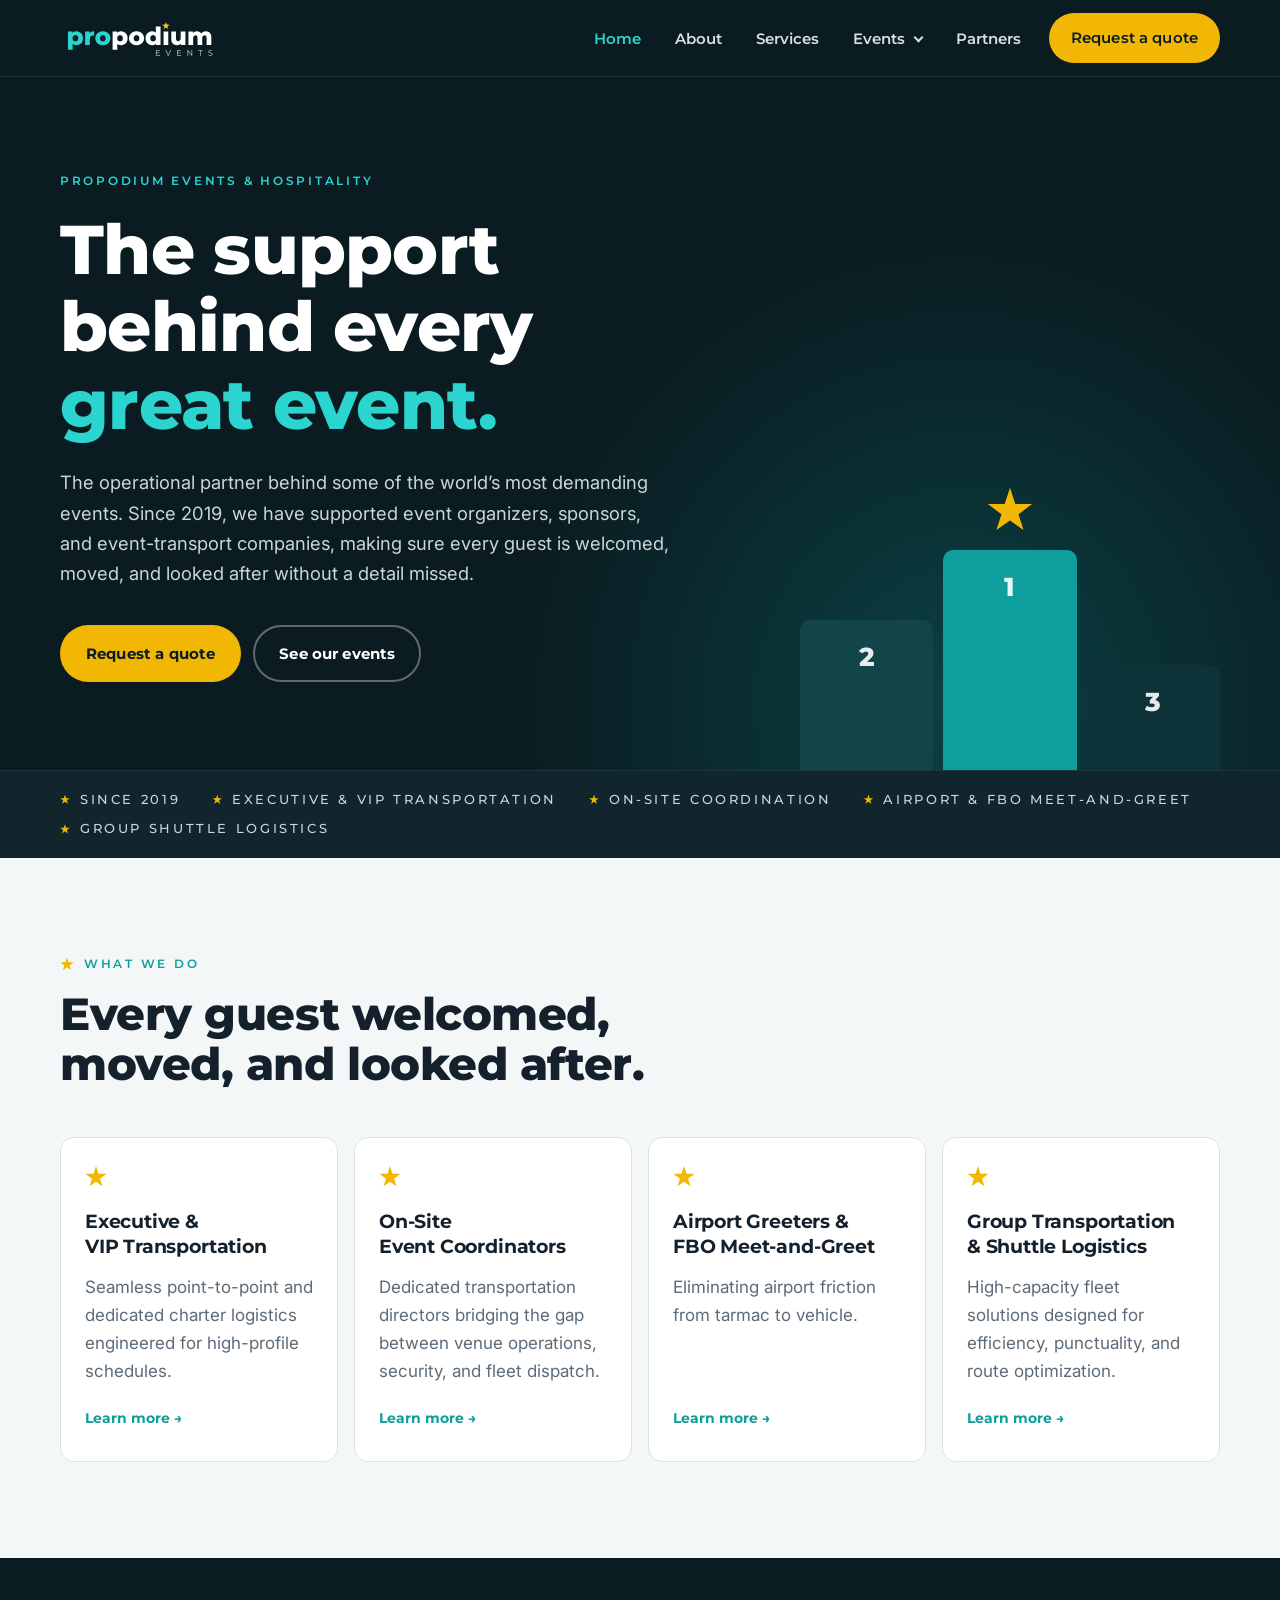
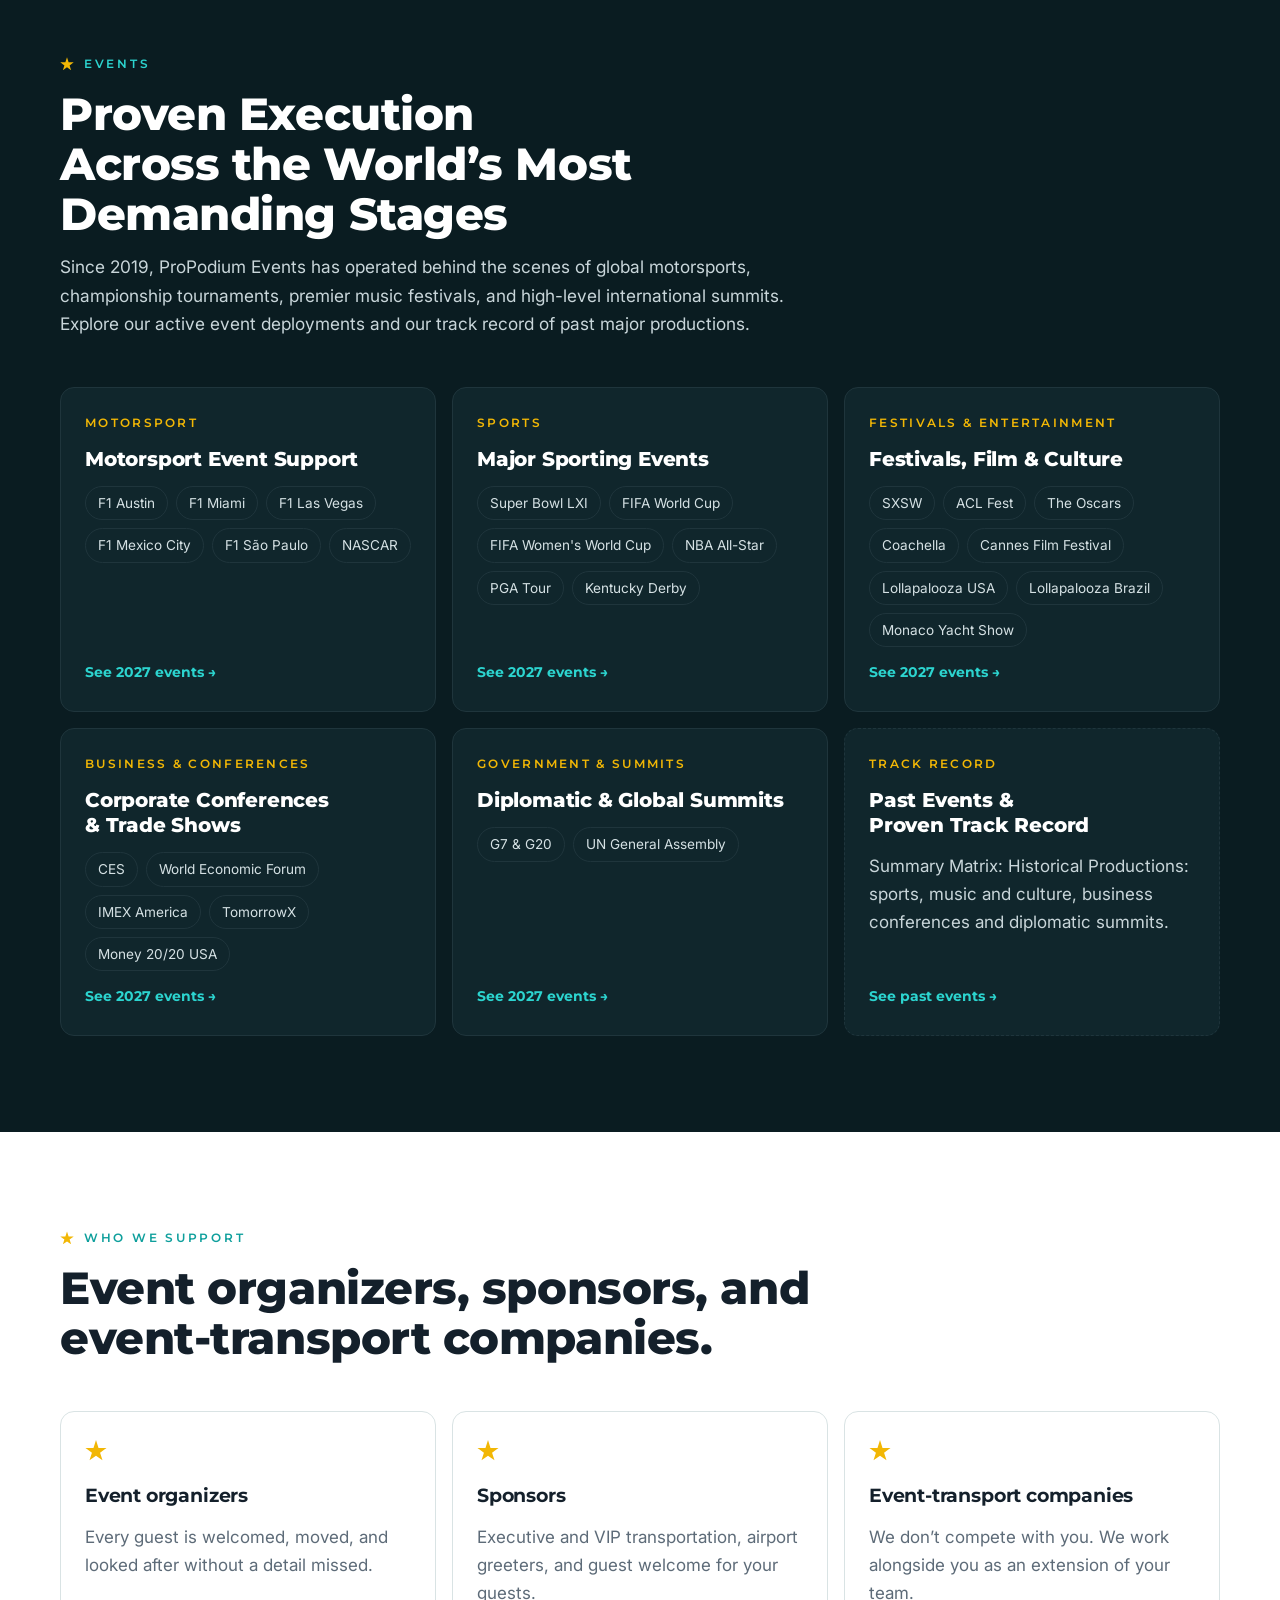
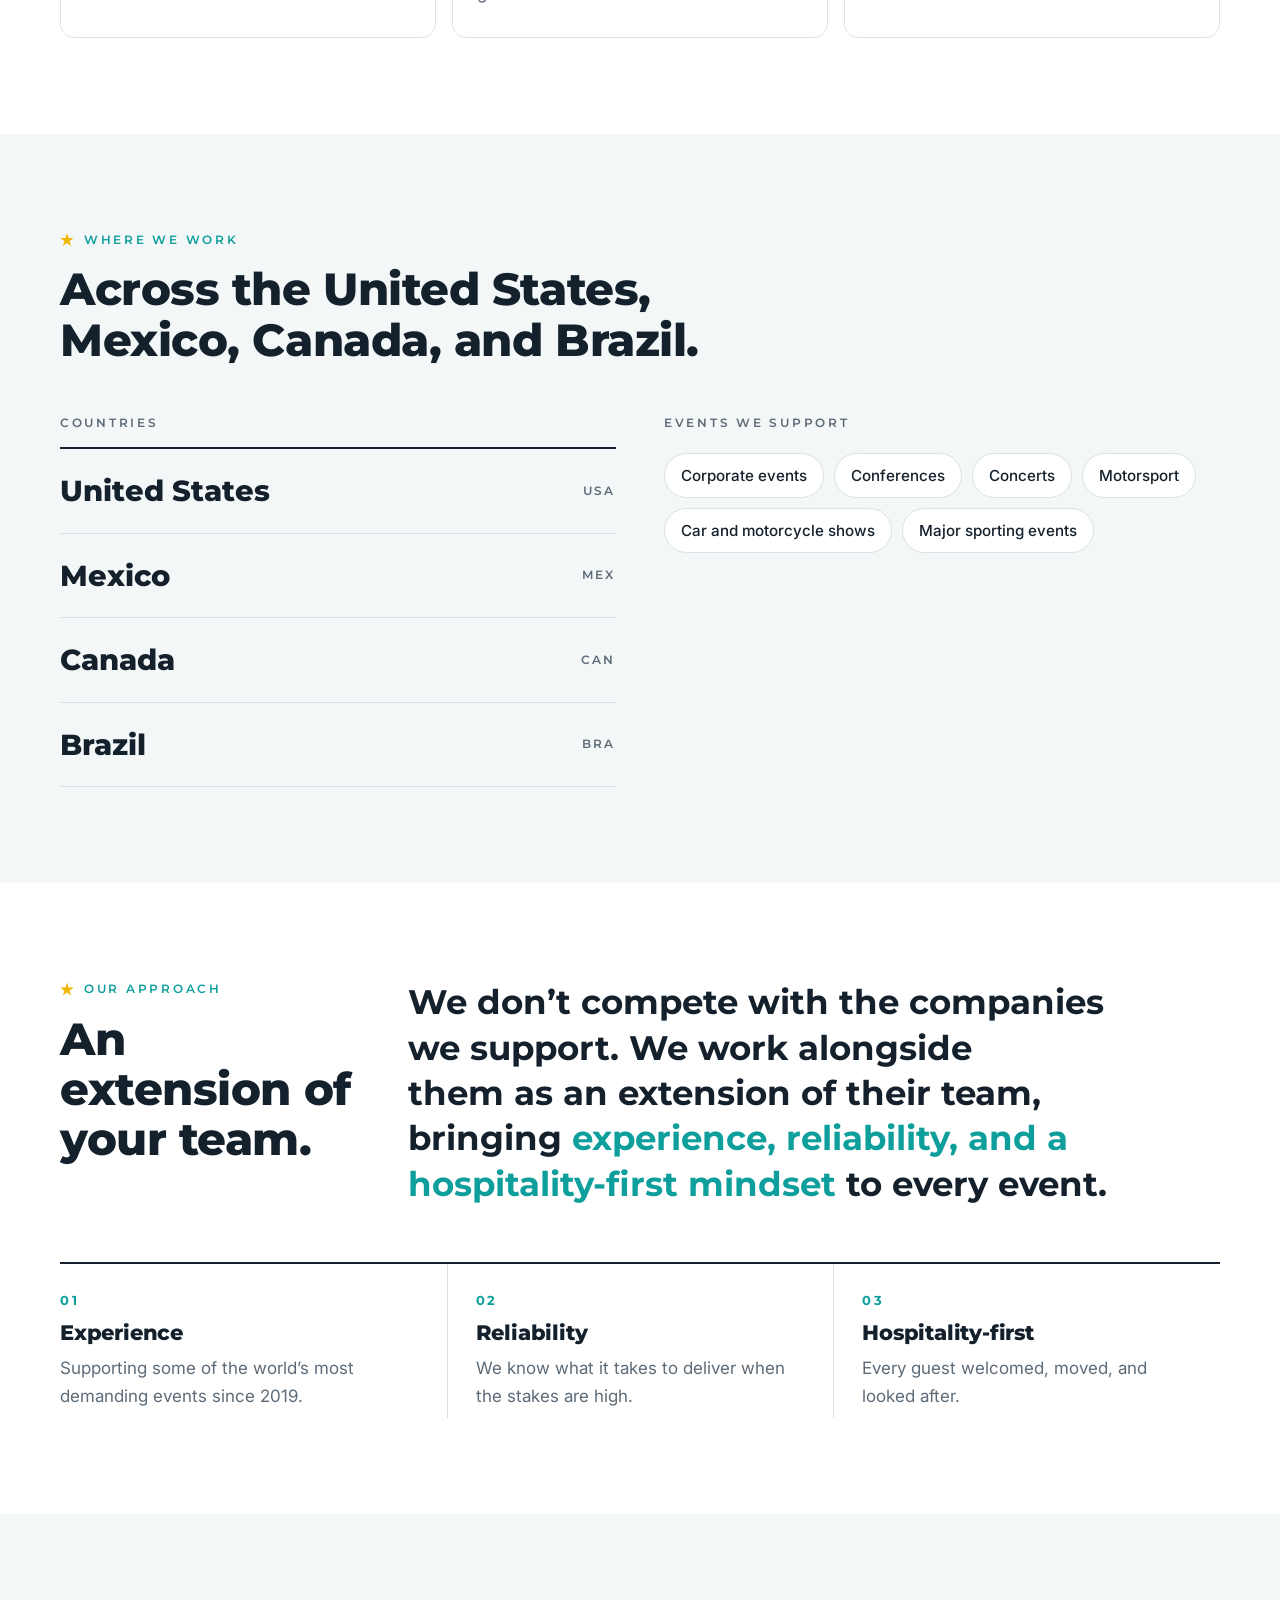
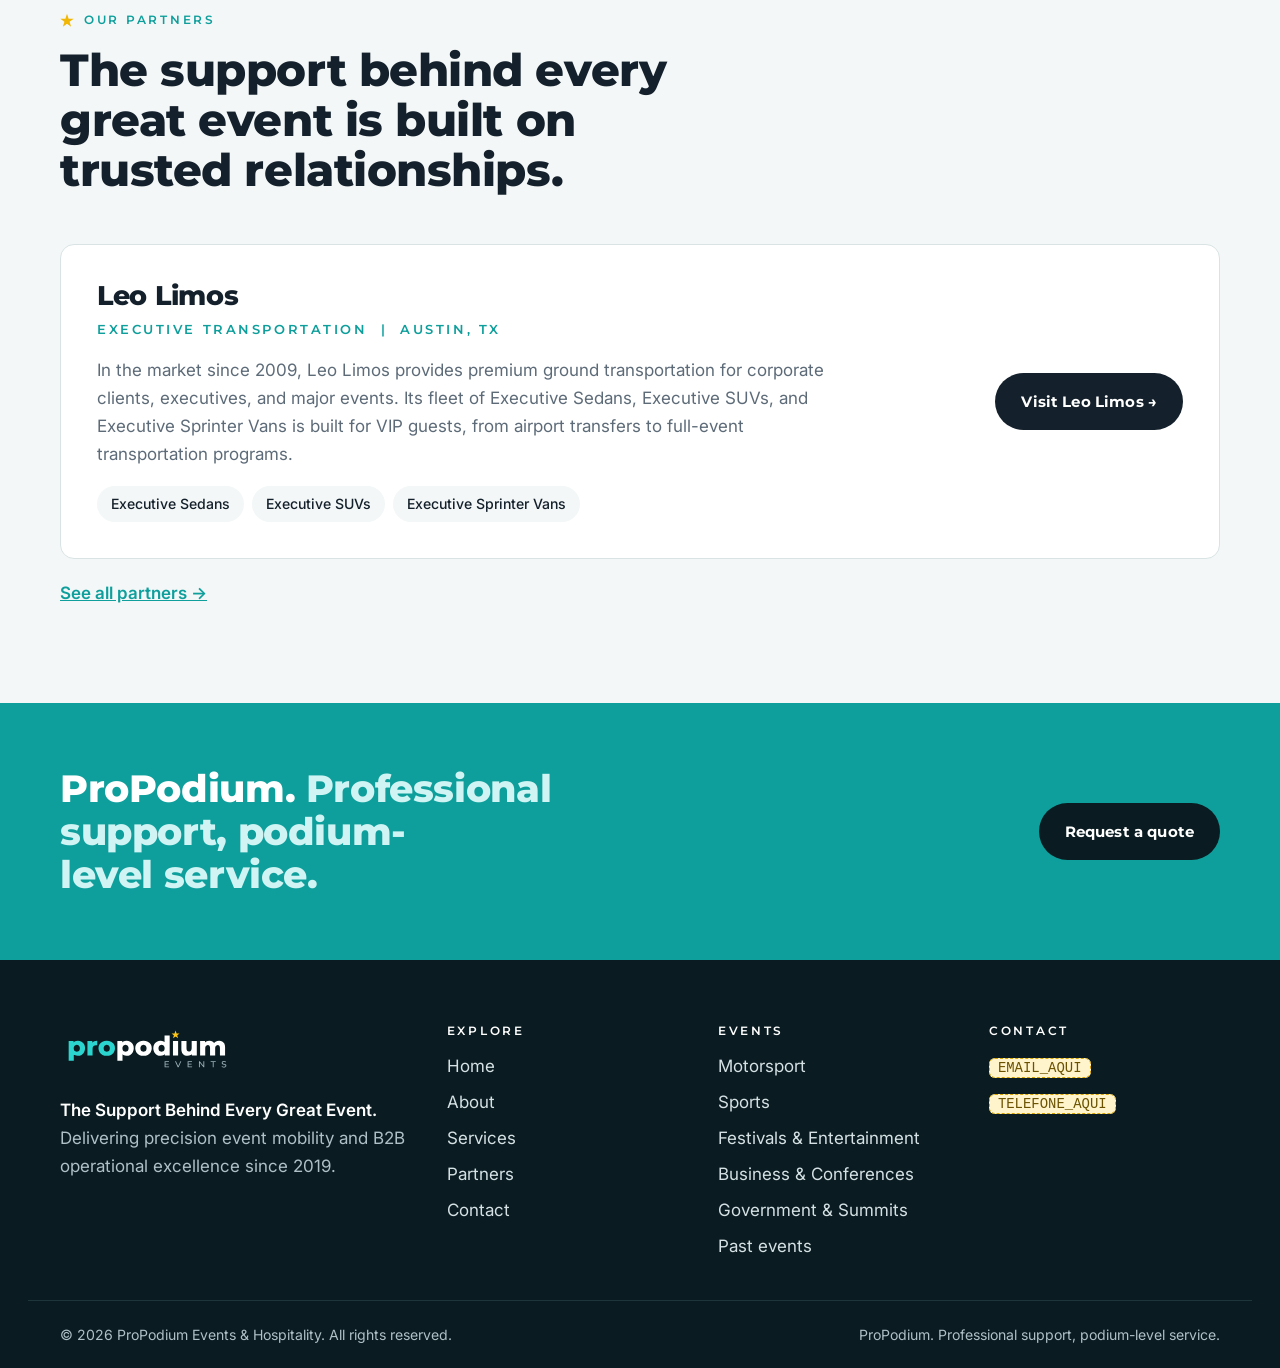
==== commit 73f549d3: "Apply Nov 26 copy updates: 2019, Services and Events pages Since 2019 everywhere, new heritage line," ====
--- a/index.html
+++ b/index.html
@@ -3,14 +3,14 @@
 <head>
 <meta charset="utf-8">
 <meta name="viewport" content="width=device-width, initial-scale=1, viewport-fit=cover">
-<title>ProPodium Events &amp; Hospitality | The support behind every great event</title>
-<meta name="description" content="ProPodium Events &amp; Hospitality is the operational partner behind demanding events since 2009: executive and VIP transportation, on-site coordinators, airport greeters and group transportation across the US, Mexico, Canada and Brazil.">
+<title>ProPodium Events &amp; Hospitality | The Support Behind Every Great Event</title>
+<meta name="description" content="ProPodium Events delivers precision event mobility and B2B operational excellence since 2019: executive and VIP transportation, on-site event coordinators, airport greeters and group transportation.">
 <link rel="canonical" href="https://www.propodiumevents.com/">
 <meta name="theme-color" content="#0A1C21">
 <meta property="og:type" content="website">
 <meta property="og:site_name" content="ProPodium Events &amp; Hospitality">
-<meta property="og:title" content="ProPodium Events &amp; Hospitality | The support behind every great event">
-<meta property="og:description" content="ProPodium Events &amp; Hospitality is the operational partner behind demanding events since 2009: executive and VIP transportation, on-site coordinators, airport greeters and group transportation across the US, Mexico, Canada and Brazil.">
+<meta property="og:title" content="ProPodium Events &amp; Hospitality | The Support Behind Every Great Event">
+<meta property="og:description" content="ProPodium Events delivers precision event mobility and B2B operational excellence since 2019: executive and VIP transportation, on-site event coordinators, airport greeters and group transportation.">
 <meta property="og:url" content="https://www.propodiumevents.com/">
 <meta property="og:image" content="https://www.propodiumevents.com/assets/img/og-image.png">
 <meta name="twitter:card" content="summary_large_image">
@@ -20,7 +20,7 @@
 <link rel="manifest" href="site.webmanifest">
 <link rel="preconnect" href="https://fonts.googleapis.com"><link rel="preconnect" href="https://fonts.gstatic.com" crossorigin><link rel="stylesheet" href="https://fonts.googleapis.com/css2?family=Inter:wght@400;500;600&family=Montserrat:ital,wght@0,500;0,600;0,700;0,800;1,600;1,700&display=swap">
 <link rel="stylesheet" href="assets/css/style.css">
-<script type="application/ld+json">{"@context": "https://schema.org", "@type": "Organization", "name": "ProPodium Events & Hospitality", "url": "https://www.propodiumevents.com/", "logo": "https://www.propodiumevents.com/assets/img/propodium-icon-512.png", "slogan": "The support behind every great event.", "foundingDate": "2009", "description": "ProPodium Events & Hospitality is the operational partner behind demanding events since 2009: executive and VIP transportation, on-site coordinators, airport greeters and group transportation across the US, Mexico, Canada and Brazil.", "areaServed": ["United States", "Mexico", "Canada", "Brazil"]}</script>
+<script type="application/ld+json">{"@context": "https://schema.org", "@type": "Organization", "name": "ProPodium Events & Hospitality", "url": "https://www.propodiumevents.com/", "logo": "https://www.propodiumevents.com/assets/img/propodium-icon-512.png", "slogan": "The Support Behind Every Great Event.", "foundingDate": "2019", "description": "ProPodium Events delivers precision event mobility and B2B operational excellence since 2019: executive and VIP transportation, on-site event coordinators, airport greeters and group transportation."}</script>
 </head>
 <body>
 <a class="sr-only" href="#main">Skip to content</a>
@@ -29,7 +29,14 @@
     <a class="brand" href="./"><span class="sr-only">ProPodium Events &amp; Hospitality home</span><svg xmlns="http://www.w3.org/2000/svg" viewBox="-12.0 -8 296.7 82" aria-hidden="true" focusable="false"><path d="M18.54243542435424 46.41512915129151Q15.359778597785978 46.41512915129151 13.099630996309962 45.008302583025824Q10.839483394833948 43.601476014760145 9.663284132841328 40.76476014760148Q8.487084870848708 37.928044280442805 8.487084870848708 33.5Q8.487084870848708 29.025830258302584 9.59409594095941 26.18911439114391Q10.70110701107011 23.35239852398524 12.938191881918819 21.968634686346864Q15.175276752767527 20.584870848708487 18.54243542435424 20.584870848708487Q21.95571955719557 20.584870848708487 24.74630996309963 22.176199261992622Q27.53690036900369 23.767527675276753 29.174354243542435 26.650369003690038Q30.81180811808118 29.53321033210332 30.81180811808118 33.5Q30.81180811808118 37.46678966789668 29.174354243542435 40.37269372693727Q27.53690036900369 43.27859778597786 24.74630996309963 44.84686346863468Q21.95571955719557 46.41512915129151 18.54243542435424 46.41512915129151ZM2.8136531365313653 54.94833948339483V21.0H11.162361623616237V25.243542435424356L11.116236162361623 33.5L11.57749077490775 41.80258302583026V54.94833948339483ZM16.69741697416974 39.450184501845015Q18.173431734317344 39.450184501845015 19.349630996309962 38.75830258302583Q20.525830258302584 38.066420664206646 21.240774907749078 36.72878228782288Q21.95571955719557 35.391143911439116 21.95571955719557 33.5Q21.95571955719557 31.608856088560884 21.240774907749078 30.27121771217712Q20.525830258302584 28.933579335793358 19.349630996309962 28.24169741697417Q18.173431734317344 27.54981549815498 16.69741697416974 27.54981549815498Q15.22140221402214 27.54981549815498 14.04520295202952 28.24169741697417Q12.8690036900369 28.933579335793358 12.154059040590406 30.27121771217712Q11.439114391143912 31.608856088560884 11.439114391143912 33.5Q11.439114391143912 35.391143911439116 12.154059040590406 36.72878228782288Q12.8690036900369 38.066420664206646 14.04520295202952 38.75830258302583Q15.22140221402214 39.450184501845015 16.69741697416974 39.450184501845015Z M34.87084870848708 46.0V21.0H43.21955719557195V28.28782287822878L41.974169741697416 26.21217712177122Q43.08118081180812 23.39852398523985 45.571955719557195 21.99169741697417Q48.062730627306266 20.584870848708487 51.61439114391143 20.584870848708487V28.472324723247233Q51.01476014760147 28.380073800738007 50.57656826568265 28.3570110701107Q50.138376383763834 28.333948339483396 49.630996309963095 28.333948339483396Q46.955719557195565 28.333948339483396 45.29520295202951 29.78690036900369Q43.63468634686347 31.239852398523986 43.63468634686347 34.51476014760148V46.0Z M67.85055350553505 46.41512915129151Q63.74538745387453 46.41512915129151 60.562730627306266 44.75461254612546Q57.380073800738 43.09409594095941 55.55811808118081 40.16512915129151Q53.736162361623606 37.23616236162361 53.736162361623606 33.45387453874539Q53.736162361623606 29.671586715867157 55.55811808118081 26.76568265682657Q57.380073800738 23.85977859778598 60.562730627306266 22.222324723247233Q63.74538745387453 20.584870848708487 67.85055350553505 20.584870848708487Q71.95571955719556 20.584870848708487 75.16143911439113 22.222324723247233Q78.36715867158671 23.85977859778598 80.1660516605166 26.76568265682657Q81.9649446494465 29.671586715867157 81.9649446494465 33.45387453874539Q81.9649446494465 37.23616236162361 80.1660516605166 40.16512915129151Q78.36715867158671 43.09409594095941 75.16143911439113 44.75461254612546Q71.95571955719556 46.41512915129151 67.85055350553505 46.41512915129151ZM67.85055350553505 39.450184501845015Q69.37269372693726 39.450184501845015 70.54889298892988 38.75830258302583Q71.7250922509225 38.066420664206646 72.41697416974169 36.70571955719558Q73.10885608856088 35.345018450184504 73.10885608856088 33.45387453874539Q73.10885608856088 31.562730627306273 72.41697416974169 30.248154981549817Q71.7250922509225 28.933579335793358 70.54889298892988 28.24169741697417Q69.37269372693726 27.54981549815498 67.85055350553505 27.54981549815498Q66.37453874538744 27.54981549815498 65.19833948339482 28.24169741697417Q64.02214022140221 28.933579335793358 63.30719557195572 30.248154981549817Q62.592250922509216 31.562730627306273 62.592250922509216 33.45387453874539Q62.592250922509216 35.345018450184504 63.30719557195572 36.70571955719558Q64.02214022140221 38.066420664206646 65.19833948339482 38.75830258302583Q66.37453874538744 39.450184501845015 67.85055350553505 39.450184501845015Z" fill="#2CD4CF"/><path d="M101.75276752767527 46.41512915129151Q98.57011070110701 46.41512915129151 96.309963099631 45.008302583025824Q94.04981549815498 43.601476014760145 92.87361623616236 40.76476014760148Q91.69741697416974 37.928044280442805 91.69741697416974 33.5Q91.69741697416974 29.025830258302584 92.80442804428044 26.18911439114391Q93.91143911439114 23.35239852398524 96.14852398523985 21.968634686346864Q98.38560885608857 20.584870848708487 101.75276752767527 20.584870848708487Q105.16605166051662 20.584870848708487 107.95664206642067 22.176199261992622Q110.74723247232473 23.767527675276753 112.38468634686348 26.650369003690038Q114.02214022140222 29.53321033210332 114.02214022140222 33.5Q114.02214022140222 37.46678966789668 112.38468634686348 40.37269372693727Q110.74723247232473 43.27859778597786 107.95664206642067 44.84686346863468Q105.16605166051662 46.41512915129151 101.75276752767527 46.41512915129151ZM86.02398523985241 54.94833948339483V21.0H94.37269372693727V25.243542435424356L94.32656826568265 33.5L94.78782287822878 41.80258302583026V54.94833948339483ZM99.90774907749078 39.450184501845015Q101.38376383763838 39.450184501845015 102.559963099631 38.75830258302583Q103.73616236162363 38.066420664206646 104.45110701107012 36.72878228782288Q105.16605166051662 35.391143911439116 105.16605166051662 33.5Q105.16605166051662 31.608856088560884 104.45110701107012 30.27121771217712Q103.73616236162363 28.933579335793358 102.559963099631 28.24169741697417Q101.38376383763838 27.54981549815498 99.90774907749078 27.54981549815498Q98.43173431734317 27.54981549815498 97.25553505535055 28.24169741697417Q96.07933579335794 28.933579335793358 95.36439114391145 30.27121771217712Q94.64944649446495 31.608856088560884 94.64944649446495 33.5Q94.64944649446495 35.391143911439116 95.36439114391145 36.72878228782288Q96.07933579335794 38.066420664206646 97.25553505535055 38.75830258302583Q98.43173431734317 39.450184501845015 99.90774907749078 39.450184501845015Z M130.62730627306274 46.41512915129151Q126.52214022140221 46.41512915129151 123.33948339483395 44.75461254612546Q120.15682656826569 43.09409594095941 118.33487084870849 40.16512915129151Q116.5129151291513 37.23616236162361 116.5129151291513 33.45387453874539Q116.5129151291513 29.671586715867157 118.33487084870849 26.76568265682657Q120.15682656826569 23.85977859778598 123.33948339483395 22.222324723247233Q126.52214022140221 20.584870848708487 130.62730627306274 20.584870848708487Q134.73247232472323 20.584870848708487 137.9381918819188 22.222324723247233Q141.1439114391144 23.85977859778598 142.94280442804427 26.76568265682657Q144.74169741697418 29.671586715867157 144.74169741697418 33.45387453874539Q144.74169741697418 37.23616236162361 142.94280442804427 40.16512915129151Q141.1439114391144 43.09409594095941 137.9381918819188 44.75461254612546Q134.73247232472323 46.41512915129151 130.62730627306274 46.41512915129151ZM130.62730627306274 39.450184501845015Q132.14944649446494 39.450184501845015 133.32564575645756 38.75830258302583Q134.50184501845018 38.066420664206646 135.1937269372694 36.70571955719558Q135.88560885608857 35.345018450184504 135.88560885608857 33.45387453874539Q135.88560885608857 31.562730627306273 135.1937269372694 30.248154981549817Q134.50184501845018 28.933579335793358 133.32564575645756 28.24169741697417Q132.14944649446494 27.54981549815498 130.62730627306274 27.54981549815498Q129.15129151291512 27.54981549815498 127.9750922509225 28.24169741697417Q126.7988929889299 28.933579335793358 126.0839483394834 30.248154981549817Q125.3690036900369 31.562730627306273 125.3690036900369 33.45387453874539Q125.3690036900369 35.345018450184504 126.0839483394834 36.70571955719558Q126.7988929889299 38.066420664206646 127.9750922509225 38.75830258302583Q129.15129151291512 39.450184501845015 130.62730627306274 39.450184501845015Z M159.68634686346866 46.41512915129151Q156.27306273062732 46.41512915129151 153.48247232472326 44.82380073800738Q150.6918819188192 43.23247232472325 149.03136531365317 40.34963099630996Q147.3708487084871 37.46678966789668 147.3708487084871 33.45387453874539Q147.3708487084871 29.487084870848708 149.03136531365317 26.604243542435427Q150.6918819188192 23.72140221402214 153.48247232472326 22.153136531365313Q156.27306273062732 20.584870848708487 159.68634686346866 20.584870848708487Q162.91512915129152 20.584870848708487 165.15221402214024 21.968634686346864Q167.38929889298893 23.35239852398524 168.54243542435427 26.21217712177122Q169.69557195571957 29.071955719557195 169.69557195571957 33.45387453874539Q169.69557195571957 37.928044280442805 168.58856088560887 40.78782287822878Q167.48154981549817 43.64760147601476 165.26752767527677 45.03136531365314Q163.05350553505536 46.41512915129151 159.68634686346866 46.41512915129151ZM161.53136531365314 39.450184501845015Q163.00738007380076 39.450184501845015 164.18357933579335 38.75830258302583Q165.35977859778598 38.066420664206646 166.05166051660518 36.70571955719558Q166.74354243542436 35.345018450184504 166.74354243542436 33.45387453874539Q166.74354243542436 31.562730627306273 166.05166051660518 30.248154981549817Q165.35977859778598 28.933579335793358 164.18357933579335 28.24169741697417Q163.00738007380076 27.54981549815498 161.53136531365314 27.54981549815498Q160.00922509225094 27.54981549815498 158.83302583025832 28.24169741697417Q157.6568265682657 28.933579335793358 156.96494464944652 30.248154981549817Q156.27306273062732 31.562730627306273 156.27306273062732 33.45387453874539Q156.27306273062732 35.345018450184504 156.96494464944652 36.70571955719558Q157.6568265682657 38.066420664206646 158.83302583025832 38.75830258302583Q160.00922509225094 39.450184501845015 161.53136531365314 39.450184501845015ZM167.02029520295204 46.0V41.710332103321036L167.06642066420665 33.45387453874539L166.60516605166052 25.19741697416974V11.774907749077492H175.36900369003692V46.0Z M180.99630996309963 46.0V21.0H189.760147601476V46.0Z M205.950184501845 46.41512915129151Q202.90590405904058 46.41512915129151 200.48431734317342 45.215867158671585Q198.06273062730625 44.01660516605166 196.70202952029518 41.45664206642066Q195.34132841328412 38.896678966789665 195.34132841328412 34.9760147601476V21.0H204.10516605166052V33.54612546125461Q204.10516605166052 36.452029520295206 205.1891143911439 37.69741697416974Q206.2730627306273 38.94280442804428 208.25645756457564 38.94280442804428Q209.5479704797048 38.94280442804428 210.60885608856086 38.343173431734314Q211.66974169741695 37.74354243542435 212.31549815498153 36.428966789667896Q212.9612546125461 35.11439114391144 212.9612546125461 33.03874538745387V21.0H221.7250922509225V46.0H213.37638376383762V38.94280442804428L214.99077490774906 40.92619926199262Q213.6992619926199 43.693726937269375 211.25461254612543 45.05442804428044Q208.80996309963098 46.41512915129151 205.950184501845 46.41512915129151Z M227.35239852398524 46.0V21.0H235.70110701107012V27.964944649446494L234.04059040590406 25.981549815498155Q235.42435424354244 23.30627306273063 237.8228782287823 21.945571955719558Q240.22140221402213 20.584870848708487 243.17343173431735 20.584870848708487Q246.54059040590406 20.584870848708487 249.10055350553506 22.314575645756456Q251.66051660516604 24.04428044280443 252.5369003690037 27.68819188191882L249.6771217712177 27.088560885608857Q251.01476014760146 24.04428044280443 253.7130996309963 22.314575645756456Q256.41143911439116 20.584870848708487 259.9169741697417 20.584870848708487Q262.8228782287823 20.584870848708487 265.1060885608856 21.761070110701105Q267.3892988929889 22.937269372693727 268.70387453874537 25.381918819188193Q270.01845018450183 27.826568265682656 270.01845018450183 31.70110701107011V46.0H261.2546125461255V33.1309963099631Q261.2546125461255 30.45571955719557 260.239852398524 29.23339483394834Q259.2250922509225 28.01107011070111 257.47232472324725 28.01107011070111Q256.2269372693727 28.01107011070111 255.21217712177122 28.61070110701107Q254.19741697416973 29.210332103321033 253.6439114391144 30.432656826568262Q253.09040590405903 31.654981549815496 253.09040590405903 33.59225092250922V46.0H244.32656826568265V33.1309963099631Q244.32656826568265 30.45571955719557 243.33487084870848 29.23339483394834Q242.34317343173433 28.01107011070111 240.54428044280442 28.01107011070111Q239.25276752767527 28.01107011070111 238.2610701107011 28.61070110701107Q237.26937269372692 29.210332103321033 236.69280442804427 30.432656826568262Q236.11623616236162 31.654981549815496 236.11623616236162 33.59225092250922V46.0Z" fill="#FFFFFF"/><path d="M185.40 3.30 L187.18 8.05 L192.25 8.28 L188.28 11.43 L189.63 16.32 L185.40 13.52 L181.17 16.32 L182.53 11.43 L178.55 8.28 L183.62 8.05Z" fill="#FFC61A"/><path d="M166.73485239852397 66.0V55.5H174.144852398524V56.805H168.23485239852397V64.695H174.35485239852397V66.0ZM168.09985239852398 61.305V60.03H173.49985239852398V61.305Z M189.11485239852396 66.0 184.494852398524 55.5H186.11485239852396L190.35985239852397 65.19H189.42985239852396L193.70485239852397 55.5H195.20485239852397L190.59985239852398 66.0Z M206.06485239852395 66.0V55.5H213.47485239852398V56.805H207.56485239852395V64.695H213.68485239852396V66.0ZM207.42985239852396 61.305V60.03H212.82985239852397V61.305Z M225.41485239852395 66.0V55.5H226.64485239852397L233.58985239852396 64.125H232.94485239852395V55.5H234.44485239852395V66.0H233.21485239852396L226.26985239852397 57.375H226.91485239852395V66.0Z M248.97985239852395 66.0V56.805H245.37985239852395V55.5H254.06485239852395V56.805H250.46485239852396V66.0Z M268.05985239852396 66.12Q266.85985239852397 66.12 265.764852398524 65.7525Q264.669852398524 65.385 264.039852398524 64.8L264.594852398524 63.63Q265.19485239852395 64.155 266.12485239852396 64.5Q267.05485239852396 64.845 268.05985239852396 64.845Q268.974852398524 64.845 269.544852398524 64.63499999999999Q270.11485239852396 64.425 270.384852398524 64.0575Q270.654852398524 63.69 270.654852398524 63.225Q270.654852398524 62.685 270.30235239852396 62.355000000000004Q269.94985239852394 62.025 269.38735239852394 61.8225Q268.82485239852394 61.62 268.149852398524 61.47Q267.474852398524 61.32 266.792352398524 61.1175Q266.10985239852397 60.915 265.54735239852397 60.599999999999994Q264.98485239852397 60.285 264.639852398524 59.7525Q264.294852398524 59.22 264.294852398524 58.38Q264.294852398524 57.57 264.722352398524 56.8875Q265.149852398524 56.205 266.042352398524 55.792500000000004Q266.93485239852396 55.38 268.31485239852395 55.38Q269.229852398524 55.38 270.129852398524 55.620000000000005Q271.029852398524 55.86 271.68985239852395 56.31L271.19485239852395 57.51Q270.519852398524 57.06 269.769852398524 56.8575Q269.019852398524 56.655 268.31485239852395 56.655Q267.42985239852396 56.655 266.85985239852397 56.88Q266.289852398524 57.105000000000004 266.02735239852393 57.480000000000004Q265.76485239852394 57.855000000000004 265.76485239852394 58.32Q265.76485239852394 58.875 266.11735239852396 59.205Q266.469852398524 59.535 267.032352398524 59.73Q267.594852398524 59.925 268.269852398524 60.082499999999996Q268.94485239852395 60.24 269.62735239852395 60.435Q270.30985239852396 60.63 270.87235239852396 60.945Q271.43485239852396 61.26 271.779852398524 61.785Q272.12485239852396 62.31 272.12485239852396 63.135Q272.12485239852396 63.93 271.68985239852395 64.6125Q271.25485239852395 65.295 270.347352398524 65.70750000000001Q269.43985239852395 66.12 268.05985239852396 66.12Z" fill="#9FB3BD"/></svg>
 </a>
     <button class="menu-toggle" type="button" aria-expanded="false" aria-controls="nav-links-home">Menu</button>
-    <ul class="nav-links" id="nav-links-home"><li><a href="./" aria-current="page">Home</a></li><li><a href="about.html">About</a></li><li><a href="partners.html">Partners</a></li><li><a class="btn btn-gold" href="contact.html">Request a quote</a></li></ul>
+    <ul class="nav-links" id="nav-links-home">
+      <li><a href="./" aria-current="page">Home</a></li>
+      <li><a href="about.html">About</a></li>
+      <li><a href="services.html">Services</a></li>
+      <li class="has-sub"><a href="events.html">Events <span class="caret" aria-hidden="true"></span></a><ul class="sub" aria-label="Events"><li><a href="events.html">All events</a></li><li><a href="events/motorsport.html">Motorsport</a></li><li><a href="events/sports.html">Sports</a></li><li><a href="events/festivals.html">Festivals & Entertainment</a></li><li><a href="events/business.html">Business & Conferences</a></li><li><a href="events/government.html">Government & Summits</a></li><li><a href="events/past-events.html">Past events</a></li></ul></li>
+      <li><a href="partners.html">Partners</a></li>
+      <li><a class="btn btn-gold" href="contact.html">Request a quote</a></li>
+    </ul>
   </div>
 </header>
 <main id="main">
@@ -38,10 +45,10 @@
     <div class="hero-copy">
       <span class="eyebrow">ProPodium Events &amp; Hospitality</span>
       <h1>The support behind every <span class="accent">great event.</span></h1>
-      <p class="hero-lead">The operational partner behind some of the world&rsquo;s most demanding events. Since 2009, we have supported event organizers, sponsors, and event-transport companies, making sure every guest is welcomed, moved, and looked after without a detail missed.</p>
+      <p class="hero-lead">The operational partner behind some of the world&rsquo;s most demanding events. Since 2019, we have supported event organizers, sponsors, and event-transport companies, making sure every guest is welcomed, moved, and looked after without a detail missed.</p>
       <div class="hero-actions">
         <a class="btn btn-gold" href="contact.html">Request a quote</a>
-        <a class="btn btn-ghost" href="about.html">About ProPodium</a>
+        <a class="btn btn-ghost" href="events.html">See our events</a>
       </div>
     </div>
     <div class="podium" aria-hidden="true">
@@ -51,17 +58,58 @@
     </div>
   </div>
   <div class="facts-strip"><div class="wrap facts">
-    <span><span class="star" aria-hidden="true"></span>Since 2009</span><span><span class="star" aria-hidden="true"></span>On-site coordination</span><span><span class="star" aria-hidden="true"></span>VIP transportation</span><span><span class="star" aria-hidden="true"></span>United States</span><span><span class="star" aria-hidden="true"></span>Mexico</span><span><span class="star" aria-hidden="true"></span>Canada</span><span><span class="star" aria-hidden="true"></span>Brazil</span>
+    <span><span class="star" aria-hidden="true"></span>Since 2019</span><span><span class="star" aria-hidden="true"></span>Executive &amp; VIP transportation</span><span><span class="star" aria-hidden="true"></span>On-site coordination</span><span><span class="star" aria-hidden="true"></span>Airport &amp; FBO meet-and-greet</span><span><span class="star" aria-hidden="true"></span>Group shuttle logistics</span>
   </div></div>
 </section>
 
-<section class="section tint" id="services">
+<section class="section tint" id="what-we-do">
   <div class="wrap">
     <div class="section-head">
       <span class="eyebrow"><span class="star" aria-hidden="true"></span>What we do</span>
       <h2>Every guest welcomed, moved, and looked after.</h2>
     </div>
-    <div class="services"><article class="service"><span class="star" aria-hidden="true"></span><h3>Executive and VIP transportation</h3></article><article class="service"><span class="star" aria-hidden="true"></span><h3>On-site event coordinators</h3></article><article class="service"><span class="star" aria-hidden="true"></span><h3>Airport greeters and guest welcome</h3></article><article class="service"><span class="star" aria-hidden="true"></span><h3>Group transportation coordination and event setup</h3></article></div>
+    <div class="services"><a class="service service-link" href="services.html#executive-vip"><span class="star" aria-hidden="true"></span><h3>Executive &amp; VIP Transportation</h3><p>Seamless point-to-point and dedicated charter logistics engineered for high-profile schedules.</p><span class="more">Learn more &rarr;</span></a><a class="service service-link" href="services.html#on-site-coordinators"><span class="star" aria-hidden="true"></span><h3>On-Site Event Coordinators</h3><p>Dedicated transportation directors bridging the gap between venue operations, security, and fleet dispatch.</p><span class="more">Learn more &rarr;</span></a><a class="service service-link" href="services.html#airport-greeters"><span class="star" aria-hidden="true"></span><h3>Airport Greeters &amp; FBO Meet-and-Greet</h3><p>Eliminating airport friction from tarmac to vehicle.</p><span class="more">Learn more &rarr;</span></a><a class="service service-link" href="services.html#group-transportation"><span class="star" aria-hidden="true"></span><h3>Group Transportation &amp; Shuttle Logistics</h3><p>High-capacity fleet solutions designed for efficiency, punctuality, and route optimization.</p><span class="more">Learn more &rarr;</span></a></div>
+  </div>
+</section>
+
+<section class="section dark">
+  <div class="wrap">
+    <div class="section-head">
+      <span class="eyebrow"><span class="star" aria-hidden="true"></span>Events</span>
+      <h2>Proven Execution Across the World’s Most Demanding Stages</h2>
+      <p>Since 2019, ProPodium Events has operated behind the scenes of global motorsports, championship tournaments, premier music festivals, and high-level international summits. Explore our active event deployments and our track record of past major productions.</p>
+    </div>
+    <div class="cat-grid"><article class="cat-card">
+  <span class="cat-menu">Motorsport</span>
+  <h3><a href="events/motorsport.html">Motorsport Event Support</a></h3>
+  <ul class="cat-events"><li><a href="events/motorsport.html#f1-austin">F1 Austin</a></li><li><a href="events/motorsport.html#f1-miami">F1 Miami</a></li><li><a href="events/motorsport.html#f1-las-vegas">F1 Las Vegas</a></li><li><a href="events/motorsport.html#f1-mexico-city">F1 Mexico City</a></li><li><a href="events/motorsport.html#f1-sao-paulo">F1 São Paulo</a></li><li><a href="events/motorsport.html#nascar">NASCAR</a></li></ul>
+  <a class="more" href="events/motorsport.html">See 2027 events &rarr;</a>
+</article><article class="cat-card">
+  <span class="cat-menu">Sports</span>
+  <h3><a href="events/sports.html">Major Sporting Events</a></h3>
+  <ul class="cat-events"><li><a href="events/sports.html#super-bowl">Super Bowl LXI</a></li><li><a href="events/sports.html#fifa-world-cup">FIFA World Cup</a></li><li><a href="events/sports.html#fifa-womens-world-cup">FIFA Women's World Cup</a></li><li><a href="events/sports.html#nba-all-star">NBA All-Star</a></li><li><a href="events/sports.html#pga">PGA Tour</a></li><li><a href="events/sports.html#kentucky-derby">Kentucky Derby</a></li></ul>
+  <a class="more" href="events/sports.html">See 2027 events &rarr;</a>
+</article><article class="cat-card">
+  <span class="cat-menu">Festivals &amp; Entertainment</span>
+  <h3><a href="events/festivals.html">Festivals, Film &amp; Culture</a></h3>
+  <ul class="cat-events"><li><a href="events/festivals.html#sxsw">SXSW</a></li><li><a href="events/festivals.html#acl-fest">ACL Fest</a></li><li><a href="events/festivals.html#oscars">The Oscars</a></li><li><a href="events/festivals.html#coachella">Coachella</a></li><li><a href="events/festivals.html#cannes">Cannes Film Festival</a></li><li><a href="events/festivals.html#lollapalooza-usa">Lollapalooza USA</a></li><li><a href="events/festivals.html#lollapalooza-brazil">Lollapalooza Brazil</a></li><li><a href="events/festivals.html#monaco-yacht-show">Monaco Yacht Show</a></li></ul>
+  <a class="more" href="events/festivals.html">See 2027 events &rarr;</a>
+</article><article class="cat-card">
+  <span class="cat-menu">Business &amp; Conferences</span>
+  <h3><a href="events/business.html">Corporate Conferences &amp; Trade Shows</a></h3>
+  <ul class="cat-events"><li><a href="events/business.html#ces">CES</a></li><li><a href="events/business.html#davos">World Economic Forum</a></li><li><a href="events/business.html#imex">IMEX America</a></li><li><a href="events/business.html#tomorrowx">TomorrowX</a></li><li><a href="events/business.html#money2020">Money 20/20 USA</a></li></ul>
+  <a class="more" href="events/business.html">See 2027 events &rarr;</a>
+</article><article class="cat-card">
+  <span class="cat-menu">Government &amp; Summits</span>
+  <h3><a href="events/government.html">Diplomatic &amp; Global Summits</a></h3>
+  <ul class="cat-events"><li><a href="events/government.html#g7-g20">G7 &amp; G20</a></li><li><a href="events/government.html#un-general-assembly">UN General Assembly</a></li></ul>
+  <a class="more" href="events/government.html">See 2027 events &rarr;</a>
+</article><article class="cat-card cat-past">
+  <span class="cat-menu">Track record</span>
+  <h3><a href="events/past-events.html">Past Events & Proven Track Record</a></h3>
+  <p>Summary Matrix: Historical Productions: sports, music and culture, business conferences and diplomatic summits.</p>
+  <a class="more" href="events/past-events.html">See past events &rarr;</a>
+</article></div>
   </div>
 </section>
 
@@ -75,18 +123,7 @@
   </div>
 </section>
 
-<section class="section dark">
-  <div class="wrap">
-    <div class="section-head">
-      <span class="eyebrow"><span class="star" aria-hidden="true"></span>Track record</span>
-      <h2>We know what it takes to deliver when the stakes are high.</h2>
-    </div>
-    <ul class="events"><li><span class="name">Formula 1</span><span class="where"><span>Austin</span><span>Miami</span><span>Las Vegas</span></span></li><li><span class="name">Super Bowl</span></li><li><span class="name">NBA All-Star Game</span></li><li><span class="name">PGA</span></li><li><span class="name">Kentucky Derby</span></li><li><span class="name">SXSW</span></li><li><span class="name">FIFA World Cup</span></li></ul>
-    <p class="events-note">From Formula 1 in Austin, Miami, and Las Vegas to the Super Bowl, NBA All-Star Game, PGA, Kentucky Derby, SXSW, and the FIFA World Cup, we know what it takes to deliver when the stakes are high.</p>
-  </div>
-</section>
-
-<section class="section">
+<section class="section tint">
   <div class="wrap">
     <div class="section-head">
       <span class="eyebrow"><span class="star" aria-hidden="true"></span>Where we work</span>
@@ -99,15 +136,15 @@
   </div>
 </section>
 
-<section class="section tint">
+<section class="section">
   <div class="wrap approach">
     <div class="section-head" style="margin:0"><span class="eyebrow"><span class="star" aria-hidden="true"></span>Our approach</span><h2>An extension of your team.</h2></div>
     <blockquote>We don&rsquo;t compete with the companies we support. We work alongside them as an extension of their team, bringing <span class="hl">experience, reliability, and a hospitality-first mindset</span> to every event.</blockquote>
   </div>
-  <div class="wrap"><div class="pillars"><div class="pillar"><span class="num">01</span><h3>Experience</h3><p>Supporting some of the world&rsquo;s most demanding events since 2009.</p></div><div class="pillar"><span class="num">02</span><h3>Reliability</h3><p>We know what it takes to deliver when the stakes are high.</p></div><div class="pillar"><span class="num">03</span><h3>Hospitality-first</h3><p>Every guest welcomed, moved, and looked after.</p></div></div></div>
-</section>
-
-<section class="section">
+  <div class="wrap"><div class="pillars"><div class="pillar"><span class="num">01</span><h3>Experience</h3><p>Supporting some of the world&rsquo;s most demanding events since 2019.</p></div><div class="pillar"><span class="num">02</span><h3>Reliability</h3><p>We know what it takes to deliver when the stakes are high.</p></div><div class="pillar"><span class="num">03</span><h3>Hospitality-first</h3><p>Every guest welcomed, moved, and looked after.</p></div></div></div>
+</section>
+
+<section class="section tint">
   <div class="wrap">
     <div class="section-head">
       <span class="eyebrow"><span class="star" aria-hidden="true"></span>Our partners</span>
@@ -138,16 +175,21 @@
     <div>
       <a class="brand" href="./"><span class="sr-only">ProPodium Events &amp; Hospitality home</span><svg xmlns="http://www.w3.org/2000/svg" viewBox="-12.0 -8 296.7 82" aria-hidden="true" focusable="false"><path d="M18.54243542435424 46.41512915129151Q15.359778597785978 46.41512915129151 13.099630996309962 45.008302583025824Q10.839483394833948 43.601476014760145 9.663284132841328 40.76476014760148Q8.487084870848708 37.928044280442805 8.487084870848708 33.5Q8.487084870848708 29.025830258302584 9.59409594095941 26.18911439114391Q10.70110701107011 23.35239852398524 12.938191881918819 21.968634686346864Q15.175276752767527 20.584870848708487 18.54243542435424 20.584870848708487Q21.95571955719557 20.584870848708487 24.74630996309963 22.176199261992622Q27.53690036900369 23.767527675276753 29.174354243542435 26.650369003690038Q30.81180811808118 29.53321033210332 30.81180811808118 33.5Q30.81180811808118 37.46678966789668 29.174354243542435 40.37269372693727Q27.53690036900369 43.27859778597786 24.74630996309963 44.84686346863468Q21.95571955719557 46.41512915129151 18.54243542435424 46.41512915129151ZM2.8136531365313653 54.94833948339483V21.0H11.162361623616237V25.243542435424356L11.116236162361623 33.5L11.57749077490775 41.80258302583026V54.94833948339483ZM16.69741697416974 39.450184501845015Q18.173431734317344 39.450184501845015 19.349630996309962 38.75830258302583Q20.525830258302584 38.066420664206646 21.240774907749078 36.72878228782288Q21.95571955719557 35.391143911439116 21.95571955719557 33.5Q21.95571955719557 31.608856088560884 21.240774907749078 30.27121771217712Q20.525830258302584 28.933579335793358 19.349630996309962 28.24169741697417Q18.173431734317344 27.54981549815498 16.69741697416974 27.54981549815498Q15.22140221402214 27.54981549815498 14.04520295202952 28.24169741697417Q12.8690036900369 28.933579335793358 12.154059040590406 30.27121771217712Q11.439114391143912 31.608856088560884 11.439114391143912 33.5Q11.439114391143912 35.391143911439116 12.154059040590406 36.72878228782288Q12.8690036900369 38.066420664206646 14.04520295202952 38.75830258302583Q15.22140221402214 39.450184501845015 16.69741697416974 39.450184501845015Z M34.87084870848708 46.0V21.0H43.21955719557195V28.28782287822878L41.974169741697416 26.21217712177122Q43.08118081180812 23.39852398523985 45.571955719557195 21.99169741697417Q48.062730627306266 20.584870848708487 51.61439114391143 20.584870848708487V28.472324723247233Q51.01476014760147 28.380073800738007 50.57656826568265 28.3570110701107Q50.138376383763834 28.333948339483396 49.630996309963095 28.333948339483396Q46.955719557195565 28.333948339483396 45.29520295202951 29.78690036900369Q43.63468634686347 31.239852398523986 43.63468634686347 34.51476014760148V46.0Z M67.85055350553505 46.41512915129151Q63.74538745387453 46.41512915129151 60.562730627306266 44.75461254612546Q57.380073800738 43.09409594095941 55.55811808118081 40.16512915129151Q53.736162361623606 37.23616236162361 53.736162361623606 33.45387453874539Q53.736162361623606 29.671586715867157 55.55811808118081 26.76568265682657Q57.380073800738 23.85977859778598 60.562730627306266 22.222324723247233Q63.74538745387453 20.584870848708487 67.85055350553505 20.584870848708487Q71.95571955719556 20.584870848708487 75.16143911439113 22.222324723247233Q78.36715867158671 23.85977859778598 80.1660516605166 26.76568265682657Q81.9649446494465 29.671586715867157 81.9649446494465 33.45387453874539Q81.9649446494465 37.23616236162361 80.1660516605166 40.16512915129151Q78.36715867158671 43.09409594095941 75.16143911439113 44.75461254612546Q71.95571955719556 46.41512915129151 67.85055350553505 46.41512915129151ZM67.85055350553505 39.450184501845015Q69.37269372693726 39.450184501845015 70.54889298892988 38.75830258302583Q71.7250922509225 38.066420664206646 72.41697416974169 36.70571955719558Q73.10885608856088 35.345018450184504 73.10885608856088 33.45387453874539Q73.10885608856088 31.562730627306273 72.41697416974169 30.248154981549817Q71.7250922509225 28.933579335793358 70.54889298892988 28.24169741697417Q69.37269372693726 27.54981549815498 67.85055350553505 27.54981549815498Q66.37453874538744 27.54981549815498 65.19833948339482 28.24169741697417Q64.02214022140221 28.933579335793358 63.30719557195572 30.248154981549817Q62.592250922509216 31.562730627306273 62.592250922509216 33.45387453874539Q62.592250922509216 35.345018450184504 63.30719557195572 36.70571955719558Q64.02214022140221 38.066420664206646 65.19833948339482 38.75830258302583Q66.37453874538744 39.450184501845015 67.85055350553505 39.450184501845015Z" fill="#2CD4CF"/><path d="M101.75276752767527 46.41512915129151Q98.57011070110701 46.41512915129151 96.309963099631 45.008302583025824Q94.04981549815498 43.601476014760145 92.87361623616236 40.76476014760148Q91.69741697416974 37.928044280442805 91.69741697416974 33.5Q91.69741697416974 29.025830258302584 92.80442804428044 26.18911439114391Q93.91143911439114 23.35239852398524 96.14852398523985 21.968634686346864Q98.38560885608857 20.584870848708487 101.75276752767527 20.584870848708487Q105.16605166051662 20.584870848708487 107.95664206642067 22.176199261992622Q110.74723247232473 23.767527675276753 112.38468634686348 26.650369003690038Q114.02214022140222 29.53321033210332 114.02214022140222 33.5Q114.02214022140222 37.46678966789668 112.38468634686348 40.37269372693727Q110.74723247232473 43.27859778597786 107.95664206642067 44.84686346863468Q105.16605166051662 46.41512915129151 101.75276752767527 46.41512915129151ZM86.02398523985241 54.94833948339483V21.0H94.37269372693727V25.243542435424356L94.32656826568265 33.5L94.78782287822878 41.80258302583026V54.94833948339483ZM99.90774907749078 39.450184501845015Q101.38376383763838 39.450184501845015 102.559963099631 38.75830258302583Q103.73616236162363 38.066420664206646 104.45110701107012 36.72878228782288Q105.16605166051662 35.391143911439116 105.16605166051662 33.5Q105.16605166051662 31.608856088560884 104.45110701107012 30.27121771217712Q103.73616236162363 28.933579335793358 102.559963099631 28.24169741697417Q101.38376383763838 27.54981549815498 99.90774907749078 27.54981549815498Q98.43173431734317 27.54981549815498 97.25553505535055 28.24169741697417Q96.07933579335794 28.933579335793358 95.36439114391145 30.27121771217712Q94.64944649446495 31.608856088560884 94.64944649446495 33.5Q94.64944649446495 35.391143911439116 95.36439114391145 36.72878228782288Q96.07933579335794 38.066420664206646 97.25553505535055 38.75830258302583Q98.43173431734317 39.450184501845015 99.90774907749078 39.450184501845015Z M130.62730627306274 46.41512915129151Q126.52214022140221 46.41512915129151 123.33948339483395 44.75461254612546Q120.15682656826569 43.09409594095941 118.33487084870849 40.16512915129151Q116.5129151291513 37.23616236162361 116.5129151291513 33.45387453874539Q116.5129151291513 29.671586715867157 118.33487084870849 26.76568265682657Q120.15682656826569 23.85977859778598 123.33948339483395 22.222324723247233Q126.52214022140221 20.584870848708487 130.62730627306274 20.584870848708487Q134.73247232472323 20.584870848708487 137.9381918819188 22.222324723247233Q141.1439114391144 23.85977859778598 142.94280442804427 26.76568265682657Q144.74169741697418 29.671586715867157 144.74169741697418 33.45387453874539Q144.74169741697418 37.23616236162361 142.94280442804427 40.16512915129151Q141.1439114391144 43.09409594095941 137.9381918819188 44.75461254612546Q134.73247232472323 46.41512915129151 130.62730627306274 46.41512915129151ZM130.62730627306274 39.450184501845015Q132.14944649446494 39.450184501845015 133.32564575645756 38.75830258302583Q134.50184501845018 38.066420664206646 135.1937269372694 36.70571955719558Q135.88560885608857 35.345018450184504 135.88560885608857 33.45387453874539Q135.88560885608857 31.562730627306273 135.1937269372694 30.248154981549817Q134.50184501845018 28.933579335793358 133.32564575645756 28.24169741697417Q132.14944649446494 27.54981549815498 130.62730627306274 27.54981549815498Q129.15129151291512 27.54981549815498 127.9750922509225 28.24169741697417Q126.7988929889299 28.933579335793358 126.0839483394834 30.248154981549817Q125.3690036900369 31.562730627306273 125.3690036900369 33.45387453874539Q125.3690036900369 35.345018450184504 126.0839483394834 36.70571955719558Q126.7988929889299 38.066420664206646 127.9750922509225 38.75830258302583Q129.15129151291512 39.450184501845015 130.62730627306274 39.450184501845015Z M159.68634686346866 46.41512915129151Q156.27306273062732 46.41512915129151 153.48247232472326 44.82380073800738Q150.6918819188192 43.23247232472325 149.03136531365317 40.34963099630996Q147.3708487084871 37.46678966789668 147.3708487084871 33.45387453874539Q147.3708487084871 29.487084870848708 149.03136531365317 26.604243542435427Q150.6918819188192 23.72140221402214 153.48247232472326 22.153136531365313Q156.27306273062732 20.584870848708487 159.68634686346866 20.584870848708487Q162.91512915129152 20.584870848708487 165.15221402214024 21.968634686346864Q167.38929889298893 23.35239852398524 168.54243542435427 26.21217712177122Q169.69557195571957 29.071955719557195 169.69557195571957 33.45387453874539Q169.69557195571957 37.928044280442805 168.58856088560887 40.78782287822878Q167.48154981549817 43.64760147601476 165.26752767527677 45.03136531365314Q163.05350553505536 46.41512915129151 159.68634686346866 46.41512915129151ZM161.53136531365314 39.450184501845015Q163.00738007380076 39.450184501845015 164.18357933579335 38.75830258302583Q165.35977859778598 38.066420664206646 166.05166051660518 36.70571955719558Q166.74354243542436 35.345018450184504 166.74354243542436 33.45387453874539Q166.74354243542436 31.562730627306273 166.05166051660518 30.248154981549817Q165.35977859778598 28.933579335793358 164.18357933579335 28.24169741697417Q163.00738007380076 27.54981549815498 161.53136531365314 27.54981549815498Q160.00922509225094 27.54981549815498 158.83302583025832 28.24169741697417Q157.6568265682657 28.933579335793358 156.96494464944652 30.248154981549817Q156.27306273062732 31.562730627306273 156.27306273062732 33.45387453874539Q156.27306273062732 35.345018450184504 156.96494464944652 36.70571955719558Q157.6568265682657 38.066420664206646 158.83302583025832 38.75830258302583Q160.00922509225094 39.450184501845015 161.53136531365314 39.450184501845015ZM167.02029520295204 46.0V41.710332103321036L167.06642066420665 33.45387453874539L166.60516605166052 25.19741697416974V11.774907749077492H175.36900369003692V46.0Z M180.99630996309963 46.0V21.0H189.760147601476V46.0Z M205.950184501845 46.41512915129151Q202.90590405904058 46.41512915129151 200.48431734317342 45.215867158671585Q198.06273062730625 44.01660516605166 196.70202952029518 41.45664206642066Q195.34132841328412 38.896678966789665 195.34132841328412 34.9760147601476V21.0H204.10516605166052V33.54612546125461Q204.10516605166052 36.452029520295206 205.1891143911439 37.69741697416974Q206.2730627306273 38.94280442804428 208.25645756457564 38.94280442804428Q209.5479704797048 38.94280442804428 210.60885608856086 38.343173431734314Q211.66974169741695 37.74354243542435 212.31549815498153 36.428966789667896Q212.9612546125461 35.11439114391144 212.9612546125461 33.03874538745387V21.0H221.7250922509225V46.0H213.37638376383762V38.94280442804428L214.99077490774906 40.92619926199262Q213.6992619926199 43.693726937269375 211.25461254612543 45.05442804428044Q208.80996309963098 46.41512915129151 205.950184501845 46.41512915129151Z M227.35239852398524 46.0V21.0H235.70110701107012V27.964944649446494L234.04059040590406 25.981549815498155Q235.42435424354244 23.30627306273063 237.8228782287823 21.945571955719558Q240.22140221402213 20.584870848708487 243.17343173431735 20.584870848708487Q246.54059040590406 20.584870848708487 249.10055350553506 22.314575645756456Q251.66051660516604 24.04428044280443 252.5369003690037 27.68819188191882L249.6771217712177 27.088560885608857Q251.01476014760146 24.04428044280443 253.7130996309963 22.314575645756456Q256.41143911439116 20.584870848708487 259.9169741697417 20.584870848708487Q262.8228782287823 20.584870848708487 265.1060885608856 21.761070110701105Q267.3892988929889 22.937269372693727 268.70387453874537 25.381918819188193Q270.01845018450183 27.826568265682656 270.01845018450183 31.70110701107011V46.0H261.2546125461255V33.1309963099631Q261.2546125461255 30.45571955719557 260.239852398524 29.23339483394834Q259.2250922509225 28.01107011070111 257.47232472324725 28.01107011070111Q256.2269372693727 28.01107011070111 255.21217712177122 28.61070110701107Q254.19741697416973 29.210332103321033 253.6439114391144 30.432656826568262Q253.09040590405903 31.654981549815496 253.09040590405903 33.59225092250922V46.0H244.32656826568265V33.1309963099631Q244.32656826568265 30.45571955719557 243.33487084870848 29.23339483394834Q242.34317343173433 28.01107011070111 240.54428044280442 28.01107011070111Q239.25276752767527 28.01107011070111 238.2610701107011 28.61070110701107Q237.26937269372692 29.210332103321033 236.69280442804427 30.432656826568262Q236.11623616236162 31.654981549815496 236.11623616236162 33.59225092250922V46.0Z" fill="#FFFFFF"/><path d="M185.40 3.30 L187.18 8.05 L192.25 8.28 L188.28 11.43 L189.63 16.32 L185.40 13.52 L181.17 16.32 L182.53 11.43 L178.55 8.28 L183.62 8.05Z" fill="#FFC61A"/><path d="M166.73485239852397 66.0V55.5H174.144852398524V56.805H168.23485239852397V64.695H174.35485239852397V66.0ZM168.09985239852398 61.305V60.03H173.49985239852398V61.305Z M189.11485239852396 66.0 184.494852398524 55.5H186.11485239852396L190.35985239852397 65.19H189.42985239852396L193.70485239852397 55.5H195.20485239852397L190.59985239852398 66.0Z M206.06485239852395 66.0V55.5H213.47485239852398V56.805H207.56485239852395V64.695H213.68485239852396V66.0ZM207.42985239852396 61.305V60.03H212.82985239852397V61.305Z M225.41485239852395 66.0V55.5H226.64485239852397L233.58985239852396 64.125H232.94485239852395V55.5H234.44485239852395V66.0H233.21485239852396L226.26985239852397 57.375H226.91485239852395V66.0Z M248.97985239852395 66.0V56.805H245.37985239852395V55.5H254.06485239852395V56.805H250.46485239852396V66.0Z M268.05985239852396 66.12Q266.85985239852397 66.12 265.764852398524 65.7525Q264.669852398524 65.385 264.039852398524 64.8L264.594852398524 63.63Q265.19485239852395 64.155 266.12485239852396 64.5Q267.05485239852396 64.845 268.05985239852396 64.845Q268.974852398524 64.845 269.544852398524 64.63499999999999Q270.11485239852396 64.425 270.384852398524 64.0575Q270.654852398524 63.69 270.654852398524 63.225Q270.654852398524 62.685 270.30235239852396 62.355000000000004Q269.94985239852394 62.025 269.38735239852394 61.8225Q268.82485239852394 61.62 268.149852398524 61.47Q267.474852398524 61.32 266.792352398524 61.1175Q266.10985239852397 60.915 265.54735239852397 60.599999999999994Q264.98485239852397 60.285 264.639852398524 59.7525Q264.294852398524 59.22 264.294852398524 58.38Q264.294852398524 57.57 264.722352398524 56.8875Q265.149852398524 56.205 266.042352398524 55.792500000000004Q266.93485239852396 55.38 268.31485239852395 55.38Q269.229852398524 55.38 270.129852398524 55.620000000000005Q271.029852398524 55.86 271.68985239852395 56.31L271.19485239852395 57.51Q270.519852398524 57.06 269.769852398524 56.8575Q269.019852398524 56.655 268.31485239852395 56.655Q267.42985239852396 56.655 266.85985239852397 56.88Q266.289852398524 57.105000000000004 266.02735239852393 57.480000000000004Q265.76485239852394 57.855000000000004 265.76485239852394 58.32Q265.76485239852394 58.875 266.11735239852396 59.205Q266.469852398524 59.535 267.032352398524 59.73Q267.594852398524 59.925 268.269852398524 60.082499999999996Q268.94485239852395 60.24 269.62735239852395 60.435Q270.30985239852396 60.63 270.87235239852396 60.945Q271.43485239852396 61.26 271.779852398524 61.785Q272.12485239852396 62.31 272.12485239852396 63.135Q272.12485239852396 63.93 271.68985239852395 64.6125Q271.25485239852395 65.295 270.347352398524 65.70750000000001Q269.43985239852395 66.12 268.05985239852396 66.12Z" fill="#9FB3BD"/></svg>
 </a>
-      <p>The support behind every great event. Executive transportation, on-site coordination and guest welcome across the United States, Mexico, Canada, and Brazil.</p>
+      <p><strong class="footer-tag">The Support Behind Every Great Event.</strong> Delivering precision event mobility and B2B operational excellence since 2019.</p>
     </div>
     <div>
       <h4>Explore</h4>
       <ul>
         <li><a href="./">Home</a></li>
         <li><a href="about.html">About</a></li>
+        <li><a href="services.html">Services</a></li>
         <li><a href="partners.html">Partners</a></li>
         <li><a href="contact.html">Contact</a></li>
       </ul>
+    </div>
+    <div>
+      <h4>Events</h4>
+      <ul><li><a href="events/motorsport.html">Motorsport</a></li><li><a href="events/sports.html">Sports</a></li><li><a href="events/festivals.html">Festivals & Entertainment</a></li><li><a href="events/business.html">Business & Conferences</a></li><li><a href="events/government.html">Government & Summits</a></li><li><a href="events/past-events.html">Past events</a></li></ul>
     </div>
     <div>
       <h4>Contact</h4>
--- a/assets/css/style.css
+++ b/assets/css/style.css
@@ -95,7 +95,7 @@
   display: none; background: transparent; border: 1px solid var(--line-dark); color: var(--white);
   border-radius: 10px; padding: 10px 12px; font-family: var(--font-display); font-weight: 600; font-size: .85rem; cursor: pointer;
 }
-@media (max-width: 860px) {
+@media (max-width: 1080px) {
   .menu-toggle { display: inline-flex; }
   .nav-links {
     display: none; position: absolute; left: 0; right: 0; top: 100%;
@@ -289,7 +289,7 @@
 
 /* Footer */
 .site-footer { background: var(--night); color: #AFC0C6; }
-.footer-grid { display: grid; grid-template-columns: minmax(0, 1.4fr) minmax(0, 1fr) minmax(0, 1fr); gap: 40px; padding-block: 64px 40px; }
+.footer-grid { display: grid; grid-template-columns: minmax(0, 1.5fr) repeat(3, minmax(0, 1fr)); gap: 40px; padding-block: 64px 40px; }
 .footer-grid .brand svg { height: 48px; }
 .footer-grid p { margin-top: 16px; max-width: 26em; }
 .footer-grid h4 { font-size: .78rem; letter-spacing: .22em; text-transform: uppercase; color: var(--white); font-weight: 600; margin-bottom: 14px; }
@@ -298,6 +298,139 @@
 .footer-grid a:hover { color: var(--teal-light); }
 .footer-bottom { border-top: 1px solid var(--line-dark); padding-block: 22px; font-size: .88rem; display: flex; flex-wrap: wrap; justify-content: space-between; gap: 8px; }
 .site-footer .placeholder { font-size: .82em; }
-@media (max-width: 760px) { .footer-grid { grid-template-columns: 1fr; gap: 32px; } }
+@media (max-width: 900px) { .footer-grid { grid-template-columns: 1fr 1fr; gap: 32px; } .footer-grid > div:first-child { grid-column: 1 / -1; } }
+@media (max-width: 520px) { .footer-grid { grid-template-columns: 1fr; } }
 
 .sr-only { position: absolute; width: 1px; height: 1px; padding: 0; margin: -1px; overflow: hidden; clip: rect(0,0,0,0); white-space: nowrap; border: 0; }
+
+
+/* ===== v2: services, events, dropdown nav ===== */
+.nav-links .has-sub { position: relative; }
+.caret { display: inline-block; width: 7px; height: 7px; border-right: 2px solid currentColor; border-bottom: 2px solid currentColor; transform: translateY(-3px) rotate(45deg); margin-left: 6px; }
+.nav-links a.is-current { color: var(--teal-light); }
+.nav-links .sub { list-style: none; margin: 0; padding: 8px; display: none; }
+@media (min-width: 1081px) {
+  .nav-links .sub { position: absolute; top: 100%; left: 0; min-width: 250px; background: var(--night); border: 1px solid var(--line-dark); border-radius: 12px; box-shadow: 0 18px 40px rgba(0,0,0,.35); z-index: 60; }
+  .nav-links .has-sub:hover .sub, .nav-links .has-sub:focus-within .sub { display: grid; gap: 2px; }
+  .nav-links .sub a { display: block; border-radius: 8px; padding: 10px 12px; }
+  .nav-links .has-sub::after { content: ""; position: absolute; left: 0; right: 0; top: 100%; height: 10px; }
+}
+@media (max-width: 1080px) {
+  .nav-links .sub { display: grid; padding: 0 0 6px 16px; border-left: 2px solid var(--line-dark); margin-left: 8px; }
+  .nav-links .sub a { display: block; padding: 10px 8px; font-weight: 500; }
+  .caret { display: none; }
+  .nav-links { max-height: calc(100dvh - 76px); overflow-y: auto; }
+}
+
+.service-link { text-decoration: none; color: inherit; transition: border-color .2s, transform .2s; }
+.service-link:hover { border-color: var(--teal); transform: translateY(-2px); }
+.service-link p { margin: -8px 0 0; }
+.more { font-family: var(--font-display); font-weight: 700; font-size: .9rem; color: var(--teal); margin-top: auto; text-decoration: none; }
+.page-hero p.plain { font-style: normal; }
+.footer-tag { color: var(--white); font-weight: 600; }
+
+/* category cards */
+.cat-grid { display: grid; grid-template-columns: repeat(3, minmax(0, 1fr)); gap: 16px; }
+@media (max-width: 980px) { .cat-grid { grid-template-columns: repeat(2, minmax(0, 1fr)); } }
+@media (max-width: 620px) { .cat-grid { grid-template-columns: 1fr; } }
+.cat-card { border: 1px solid var(--line-dark); border-radius: var(--radius); padding: 26px 24px; display: flex; flex-direction: column; gap: 14px; background: var(--night-2); min-width: 0; }
+.cat-card h3 { font-size: 1.25rem; font-weight: 800; line-height: 1.25; }
+.cat-card h3 a { color: var(--white); text-decoration: none; }
+.cat-card h3 a:hover { color: var(--teal-light); }
+.cat-menu { font-family: var(--font-display); font-weight: 600; font-size: .72rem; letter-spacing: .2em; text-transform: uppercase; color: var(--gold); }
+.cat-events { list-style: none; margin: 0; padding: 0; display: flex; flex-wrap: wrap; gap: 8px; }
+.cat-events a { display: inline-block; border: 1px solid var(--line-dark); border-radius: 999px; padding: 5px 12px; font-size: .85rem; color: #D5E1E4; text-decoration: none; }
+.cat-events a:hover { border-color: var(--teal-light); color: var(--white); }
+.cat-card p { color: #C9D6DA; margin: 0; }
+.cat-card .more { color: var(--teal-light); }
+.cat-past { border-style: dashed; }
+.cat-grid.light .cat-card { background: var(--white); border-color: var(--line); }
+.cat-grid.light .cat-card h3 a { color: var(--ink); }
+.cat-grid.light .cat-card h3 a:hover { color: var(--teal); }
+.cat-grid.light .cat-menu { color: var(--teal); }
+.cat-grid.light .cat-events a { border-color: var(--line); color: var(--ink); background: var(--paper); }
+.cat-grid.light .cat-events a:hover { border-color: var(--teal); }
+.cat-grid.light .cat-card p { color: var(--slate); }
+.cat-grid.light .cat-card .more { color: var(--teal); }
+
+/* photo placeholder */
+.media-ph { margin: 0; display: grid; gap: 10px; }
+.media-ph-box { aspect-ratio: 16 / 10; border-radius: var(--radius); border: 2px dashed #9FB3BD; display: grid; place-items: center;
+  background: linear-gradient(135deg, var(--night) 0%, #123139 55%, var(--teal) 140%); }
+.media-ph-box .star { width: 44px; height: 44px; opacity: .85; }
+.media-ph figcaption { font-size: .88rem; color: var(--slate); }
+.media-ph figcaption strong { color: var(--ink); }
+
+/* jump nav */
+.jump { background: var(--white); border-bottom: 1px solid var(--line); position: sticky; top: calc(env(safe-area-inset-top, 0px) + 76px); z-index: 40; }
+.jump ul { list-style: none; margin: 0; padding: 12px 0; display: flex; gap: 8px; overflow-x: auto; scrollbar-width: thin; }
+.jump a { display: inline-block; white-space: nowrap; padding: 7px 14px; border-radius: 999px; background: var(--paper); border: 1px solid var(--line); color: var(--ink); text-decoration: none; font-family: var(--font-display); font-weight: 600; font-size: .85rem; }
+.jump a:hover { border-color: var(--teal); color: var(--teal); }
+[id] { scroll-margin-top: 150px; }
+
+/* services page */
+.svc-grid { display: grid; grid-template-columns: minmax(0, 1.15fr) minmax(0, 1fr); gap: 56px; align-items: center; }
+.svc-grid.flip .svc-copy { order: 2; }
+.svc-copy { display: grid; gap: 16px; }
+.svc-copy h2 { font-size: clamp(1.6rem, 3vw, 2.3rem); font-weight: 800; line-height: 1.15; }
+.svc-sub { font-size: 1.12rem; color: var(--teal); font-weight: 600; margin: 0; }
+.svc-copy > p { margin: 0; }
+.feat-title { font-size: .78rem; letter-spacing: .2em; text-transform: uppercase; color: var(--slate); font-weight: 600; margin-top: 6px; }
+.features { list-style: none; padding: 0; margin: 0; display: grid; grid-template-columns: 1fr 1fr; gap: 10px 20px; }
+.features li { display: flex; gap: 10px; align-items: flex-start; font-weight: 500; }
+.features .star { width: 14px; height: 14px; flex: none; margin-top: 5px; }
+@media (max-width: 900px) { .svc-grid { grid-template-columns: 1fr; gap: 32px; } .svc-grid.flip .svc-copy { order: 0; } }
+@media (max-width: 520px) { .features { grid-template-columns: 1fr; } }
+
+/* category pages */
+.svc-strip { padding-block: 40px; }
+.strip-title { font-size: .8rem; letter-spacing: .2em; text-transform: uppercase; color: var(--slate); font-weight: 600; margin-bottom: 16px; }
+.svc-chips { list-style: none; margin: 0; padding: 0; display: flex; flex-wrap: wrap; gap: 10px; }
+.svc-chips a { display: inline-flex; align-items: center; gap: 8px; background: var(--white); border: 1px solid var(--line); border-radius: 999px; padding: 9px 16px; color: var(--ink); text-decoration: none; font-weight: 600; font-size: .95rem; }
+.svc-chips a:hover { border-color: var(--teal); }
+.svc-chips .star { width: 13px; height: 13px; }
+.events-list { padding-block: 24px 72px; }
+.event-block { padding-block: 48px; border-bottom: 1px solid var(--line); }
+.event-block:last-child { border-bottom: 0; }
+.event-block > h2 { font-size: clamp(1.45rem, 2.8vw, 2rem); font-weight: 800; line-height: 1.2; margin-bottom: 24px; max-width: 32ch; }
+.event-grid { display: grid; grid-template-columns: minmax(0, 1.5fr) minmax(0, 1fr); gap: 40px; align-items: start; }
+.event-copy { display: grid; gap: 22px; }
+.event-copy > p { margin: 0; }
+.spotlight { background: var(--paper); border-radius: var(--radius); padding: 20px 22px; }
+.spotlight h3 { display: flex; align-items: center; gap: 10px; font-size: .95rem; font-weight: 700; margin-bottom: 10px; }
+.spotlight .star { width: 16px; height: 16px; }
+.spotlight ul { margin: 0; padding-left: 1.1em; display: grid; gap: 4px; }
+.spotlight p { margin: 0; }
+.details { background: var(--night); color: #D5E1E4; border-radius: var(--radius); padding: 24px; position: sticky; top: 170px; }
+.details h3 { color: var(--gold); font-size: .78rem; letter-spacing: .2em; text-transform: uppercase; font-weight: 600; margin-bottom: 14px; }
+.details dl { margin: 0; display: grid; gap: 14px; }
+.details dt { font-family: var(--font-display); font-weight: 700; color: var(--white); font-size: .92rem; }
+.details dd { margin: 2px 0 0; font-size: .95rem; }
+.details a { color: var(--teal-light); word-break: break-word; }
+@media (max-width: 900px) { .event-grid { grid-template-columns: 1fr; gap: 24px; } .details { position: static; } }
+.cat-cta h2 { max-width: 34ch; font-size: clamp(1.35rem, 2.6vw, 1.9rem); }
+.cta-contact { margin: 12px 0 0; color: #E6FAF9; font-weight: 500; }
+.cta-contact a { color: var(--white); font-weight: 700; }
+.other-cats { padding-block: 48px; }
+.other-cats .chips a { color: var(--ink); text-decoration: none; }
+.other-cats .chips li:hover { border-color: var(--teal); }
+
+/* past events matrix */
+.matrix-wrap { overflow-x: auto; border: 1px solid var(--line); border-radius: var(--radius); }
+.matrix { width: 100%; border-collapse: collapse; font-size: .95rem; min-width: 860px; }
+.matrix th, .matrix td { text-align: left; vertical-align: top; padding: 18px 16px; border-bottom: 1px solid var(--line); }
+.matrix thead th { background: var(--night); color: var(--white); font-family: var(--font-display); font-weight: 600; font-size: .78rem; letter-spacing: .08em; text-transform: uppercase; }
+.matrix tbody th { font-family: var(--font-display); font-weight: 800; color: var(--ink); }
+.matrix tbody tr:nth-child(even) { background: var(--paper); }
+.matrix tbody tr:last-child > * { border-bottom: 0; }
+.contact-list { list-style: none; margin: 0; padding: 0; display: grid; gap: 4px; }
+.contact-list a { color: var(--teal); font-size: .88rem; word-break: break-all; }
+@media (max-width: 760px) {
+  .matrix-wrap { border: 0; overflow: visible; }
+  .matrix { min-width: 0; }
+  .matrix thead { position: absolute; width: 1px; height: 1px; overflow: hidden; clip: rect(0,0,0,0); }
+  .matrix, .matrix tbody, .matrix tr, .matrix th, .matrix td { display: block; }
+  .matrix tr { border: 1px solid var(--line); border-radius: var(--radius); margin-bottom: 16px; overflow: hidden; background: var(--white) !important; }
+  .matrix tbody th { background: var(--night); color: var(--white); }
+  .matrix td::before { content: attr(data-label); display: block; font-family: var(--font-display); font-weight: 600; font-size: .72rem; letter-spacing: .12em; text-transform: uppercase; color: var(--slate); margin-bottom: 4px; }
+}
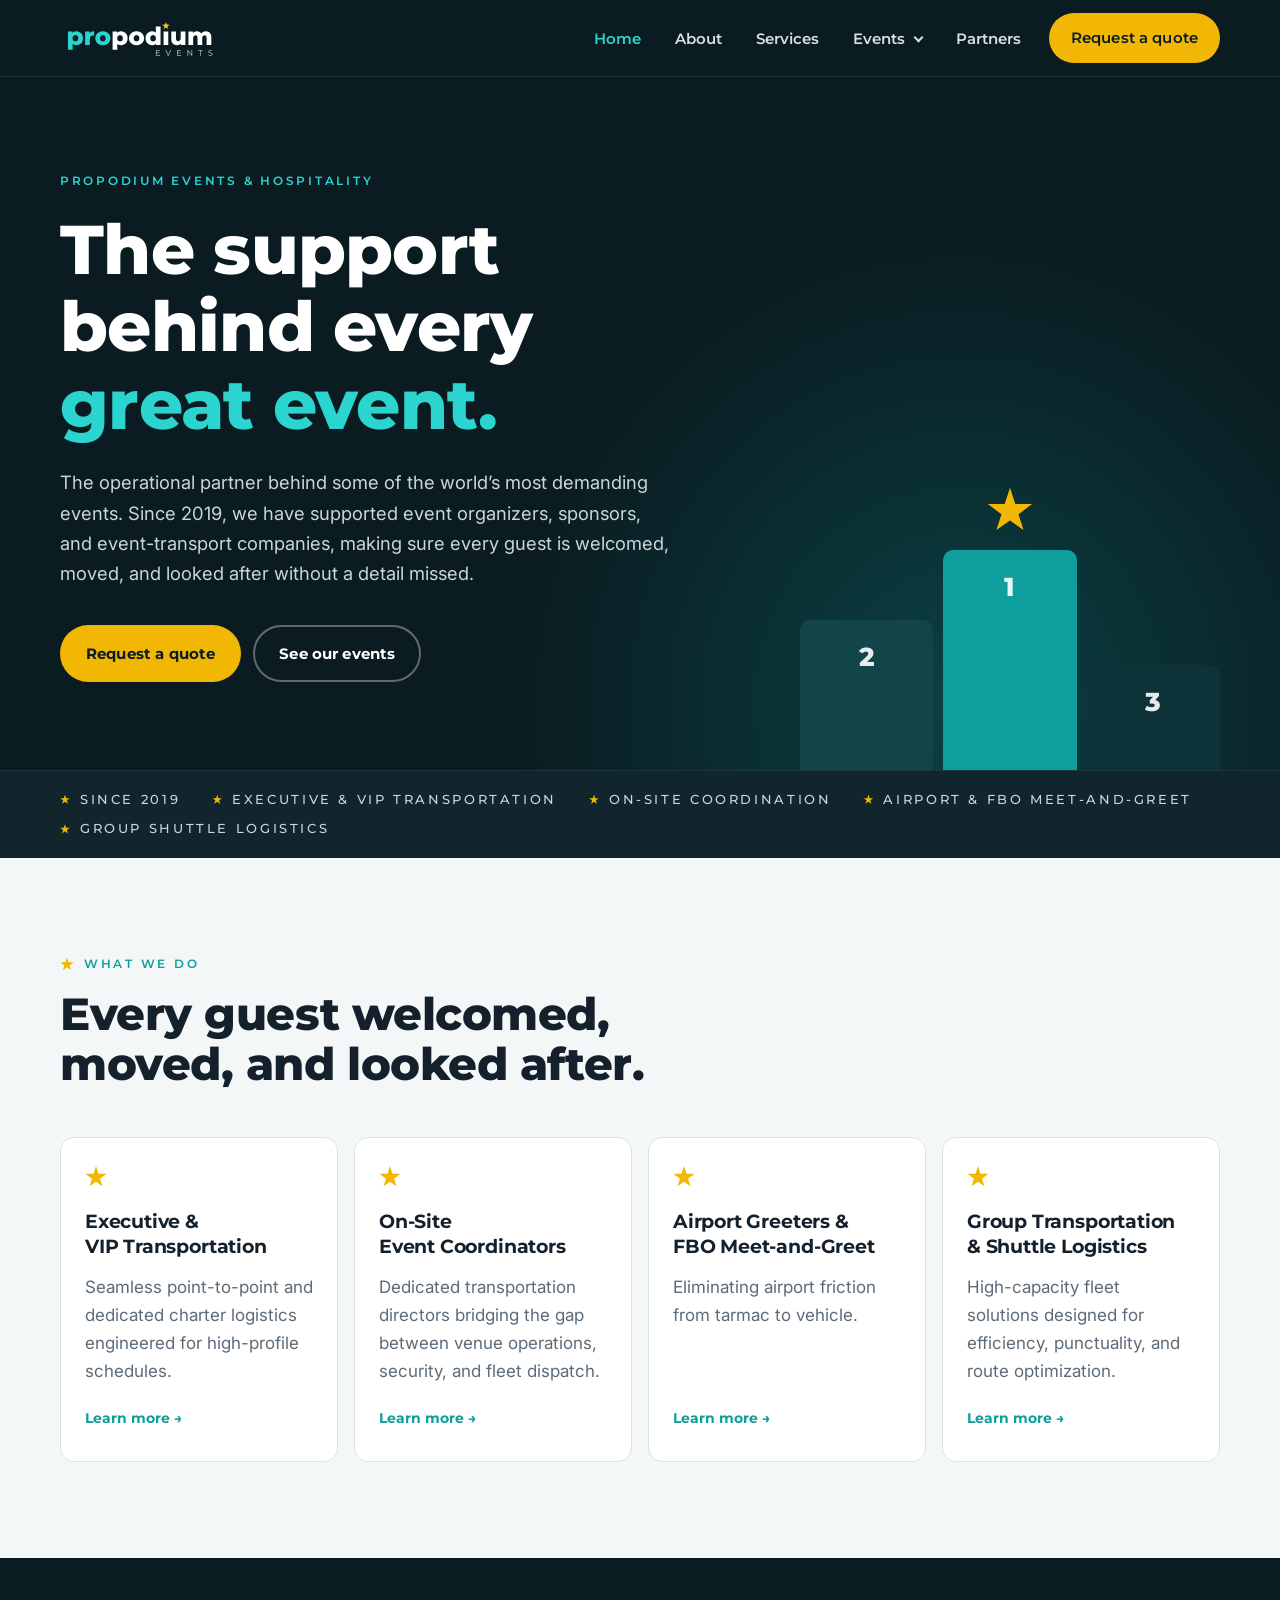
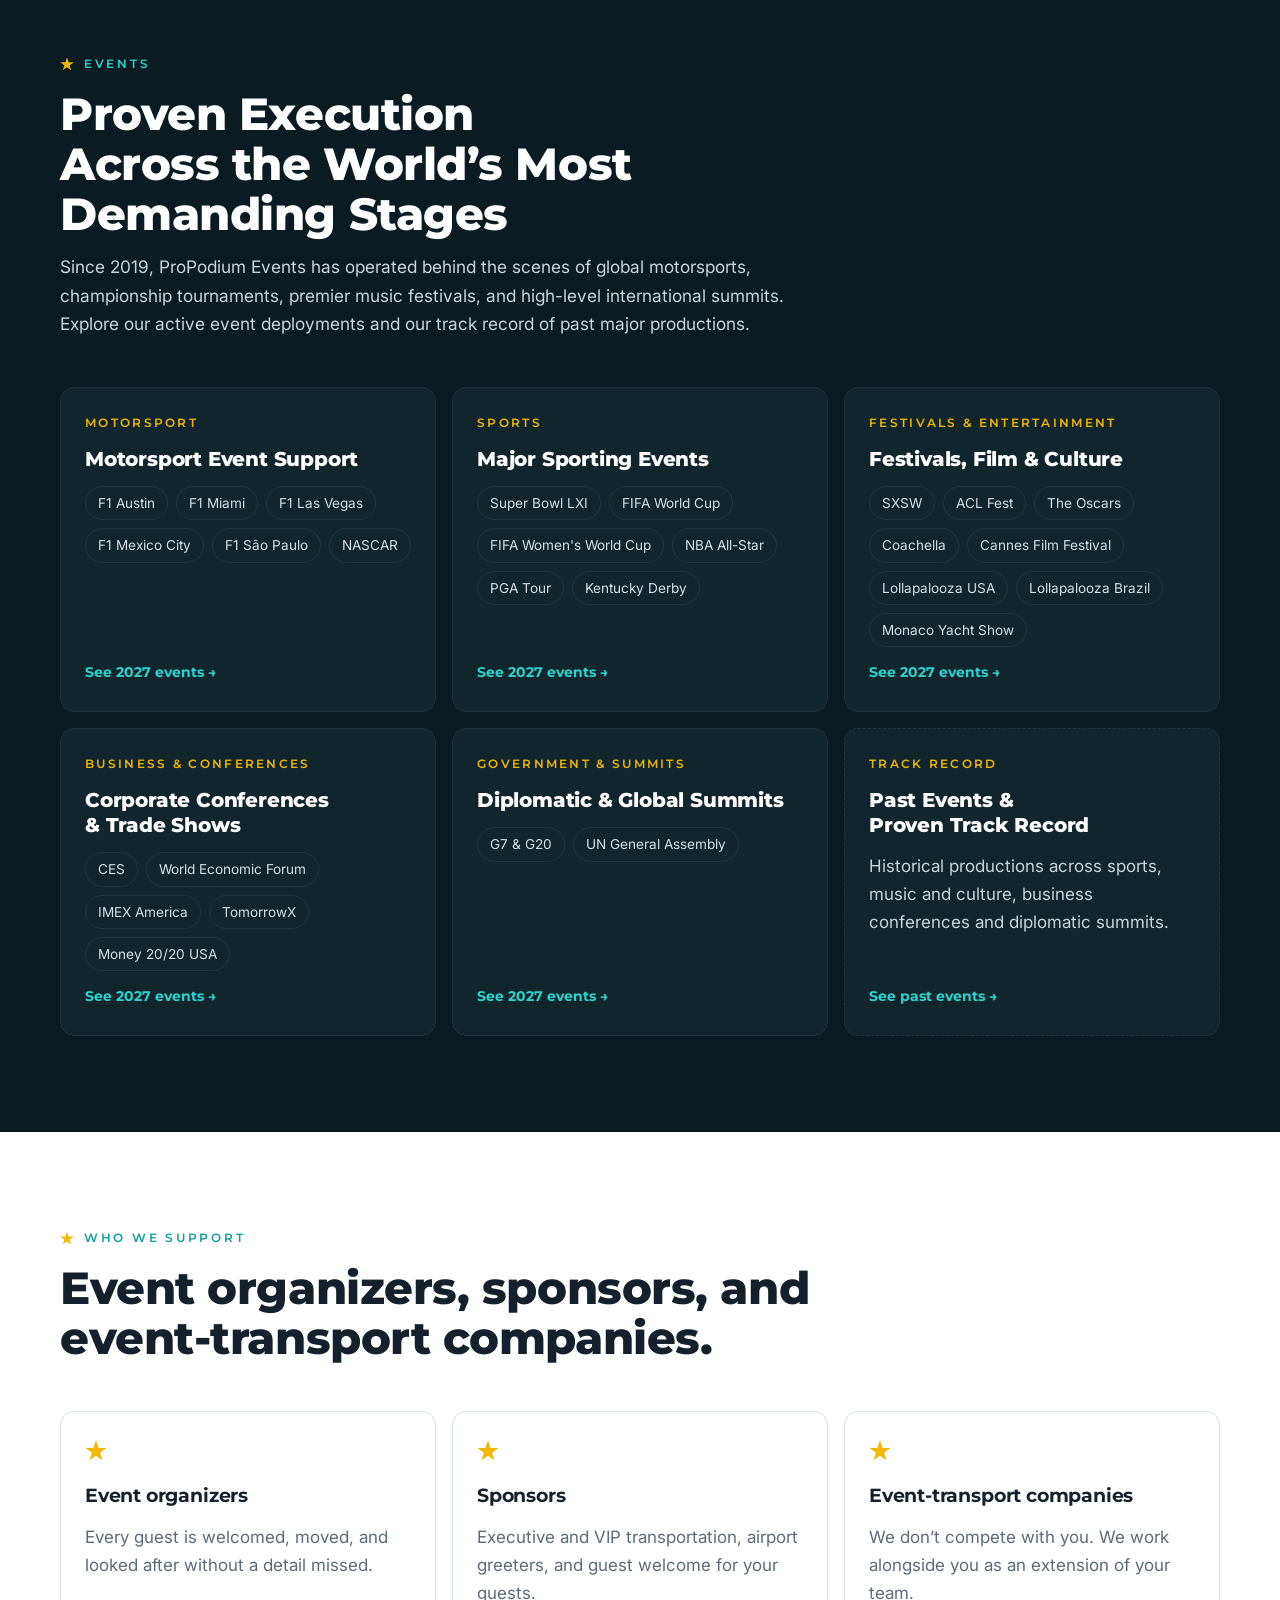
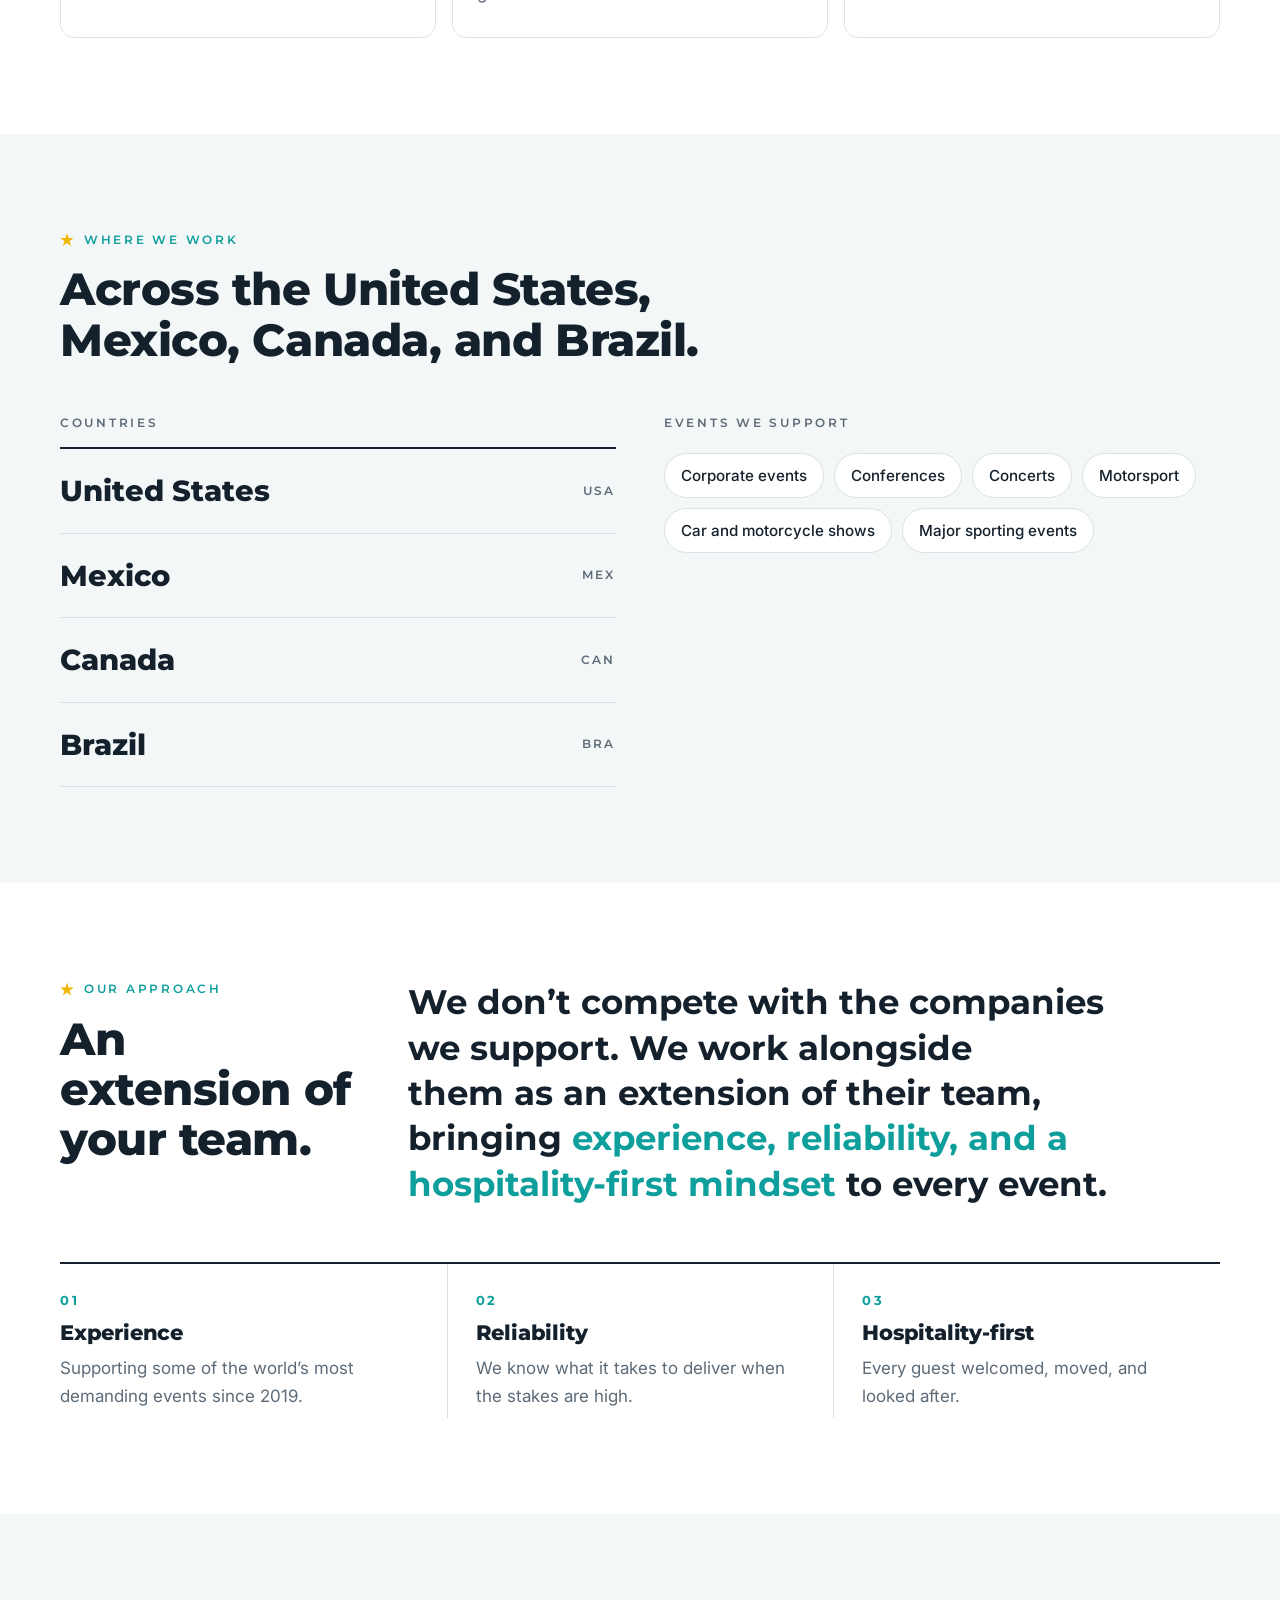
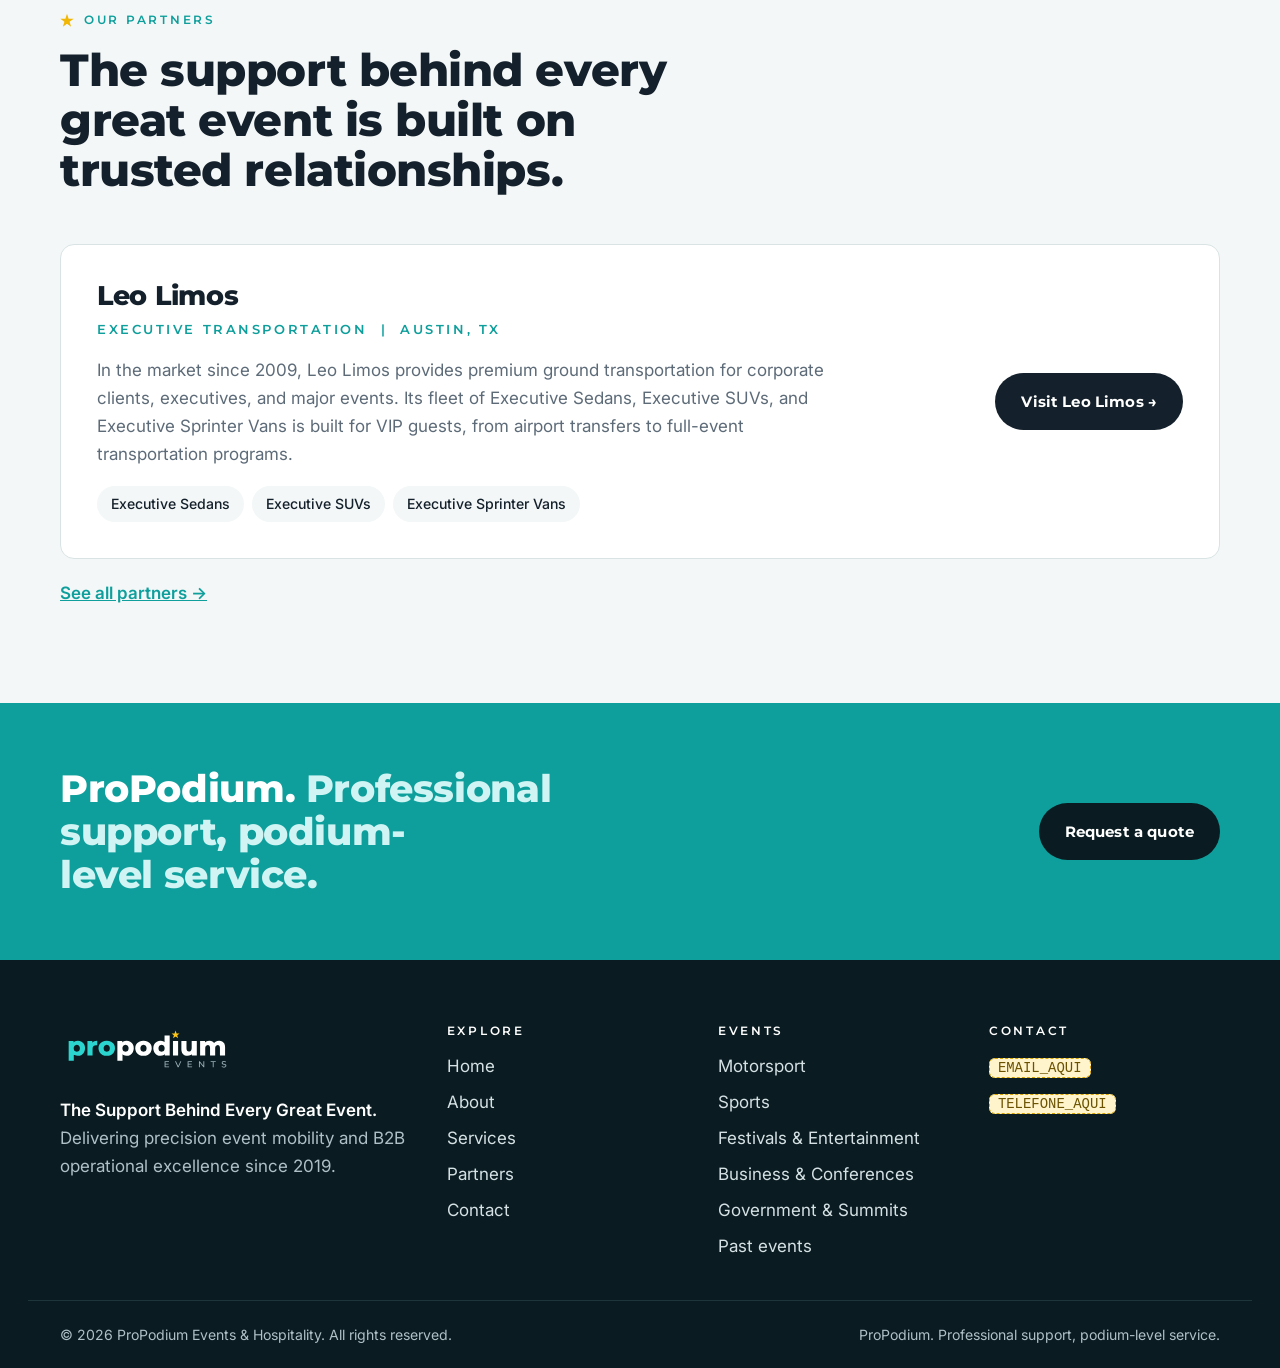
==== commit 1c704ab1: "Same-page event links, smaller photo placeholders Co-Authored-By: Claude Opus 5.5 <noreply@anthropic" ====
--- a/index.html
+++ b/index.html
@@ -107,7 +107,7 @@
 </article><article class="cat-card cat-past">
   <span class="cat-menu">Track record</span>
   <h3><a href="events/past-events.html">Past Events & Proven Track Record</a></h3>
-  <p>Summary Matrix: Historical Productions: sports, music and culture, business conferences and diplomatic summits.</p>
+  <p>Historical productions across sports, music and culture, business conferences and diplomatic summits.</p>
   <a class="more" href="events/past-events.html">See past events &rarr;</a>
 </article></div>
   </div>
--- a/assets/css/style.css
+++ b/assets/css/style.css
@@ -434,3 +434,6 @@
   .matrix tbody th { background: var(--night); color: var(--white); }
   .matrix td::before { content: attr(data-label); display: block; font-family: var(--font-display); font-weight: 600; font-size: .72rem; letter-spacing: .12em; text-transform: uppercase; color: var(--slate); margin-bottom: 4px; }
 }
+
+.event-copy .media-ph-box { aspect-ratio: 16 / 7; }
+.svc-grid .media-ph-box { aspect-ratio: 4 / 3; }
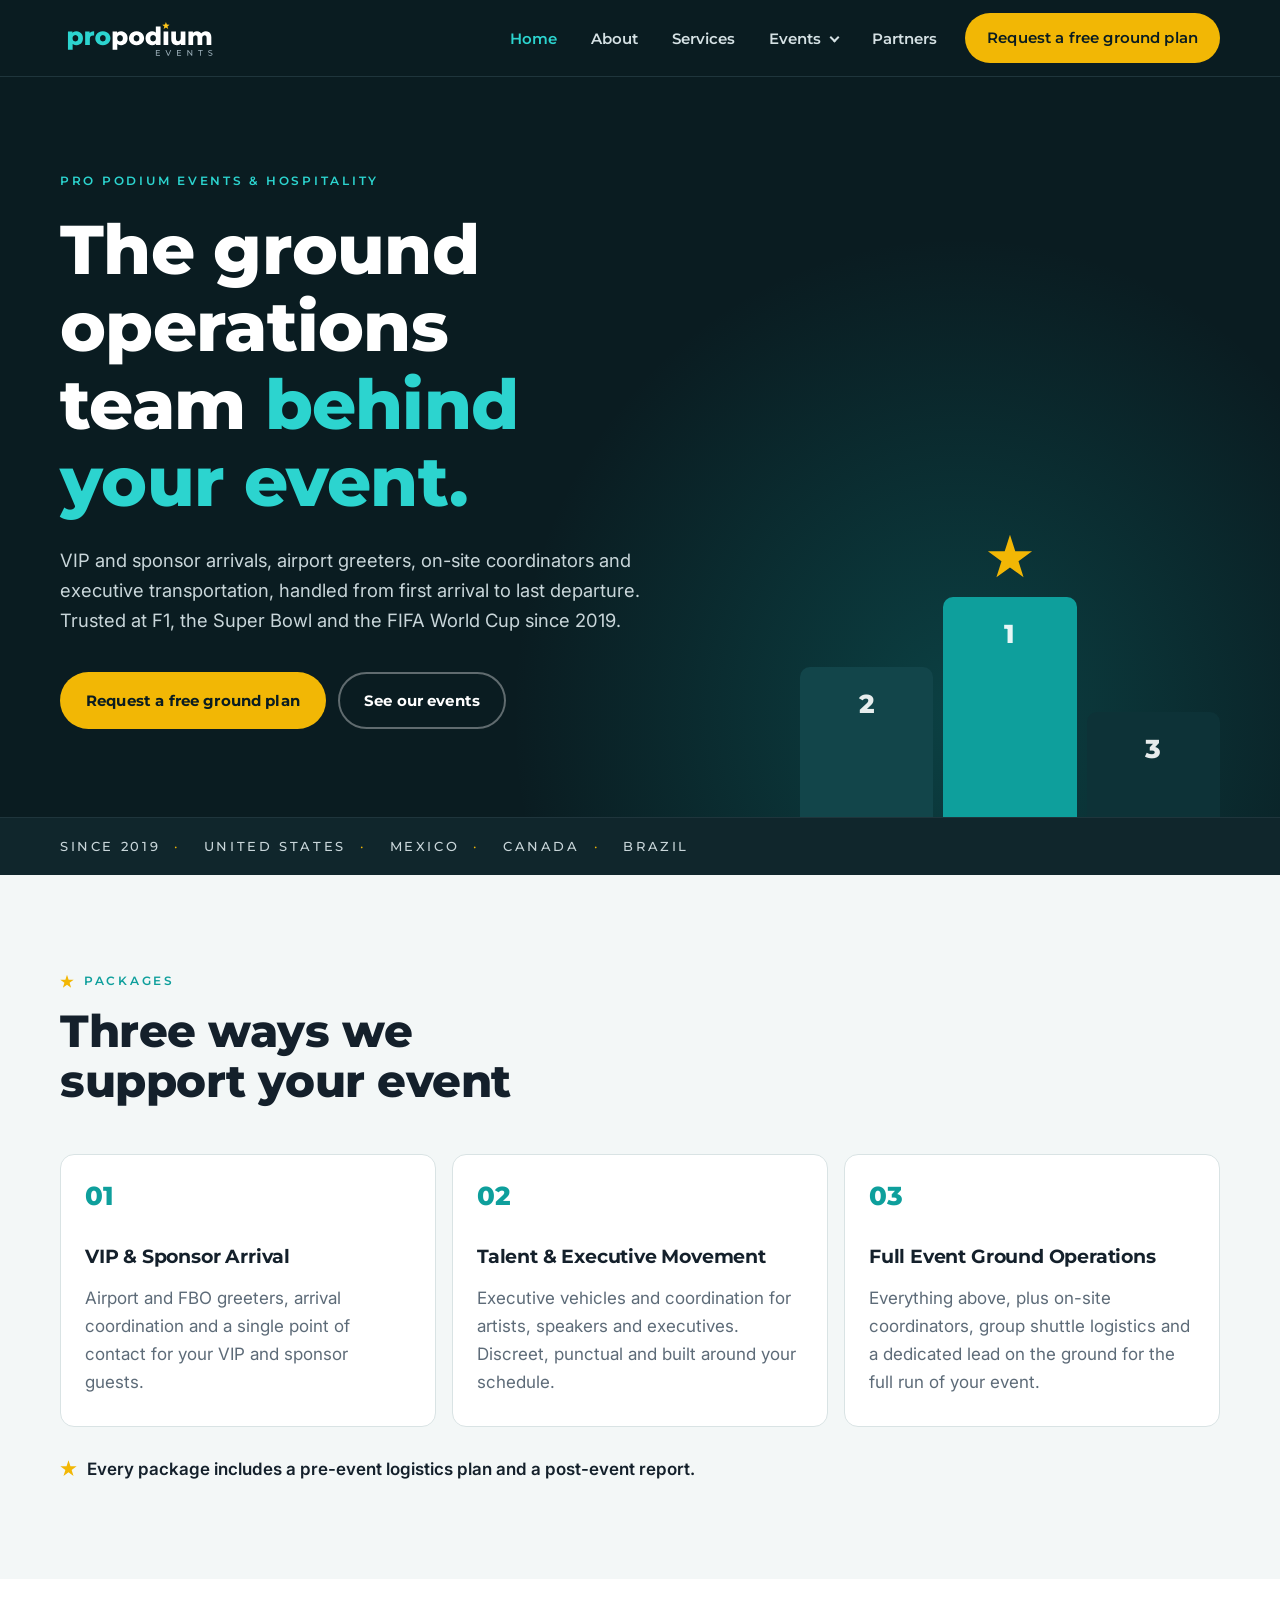
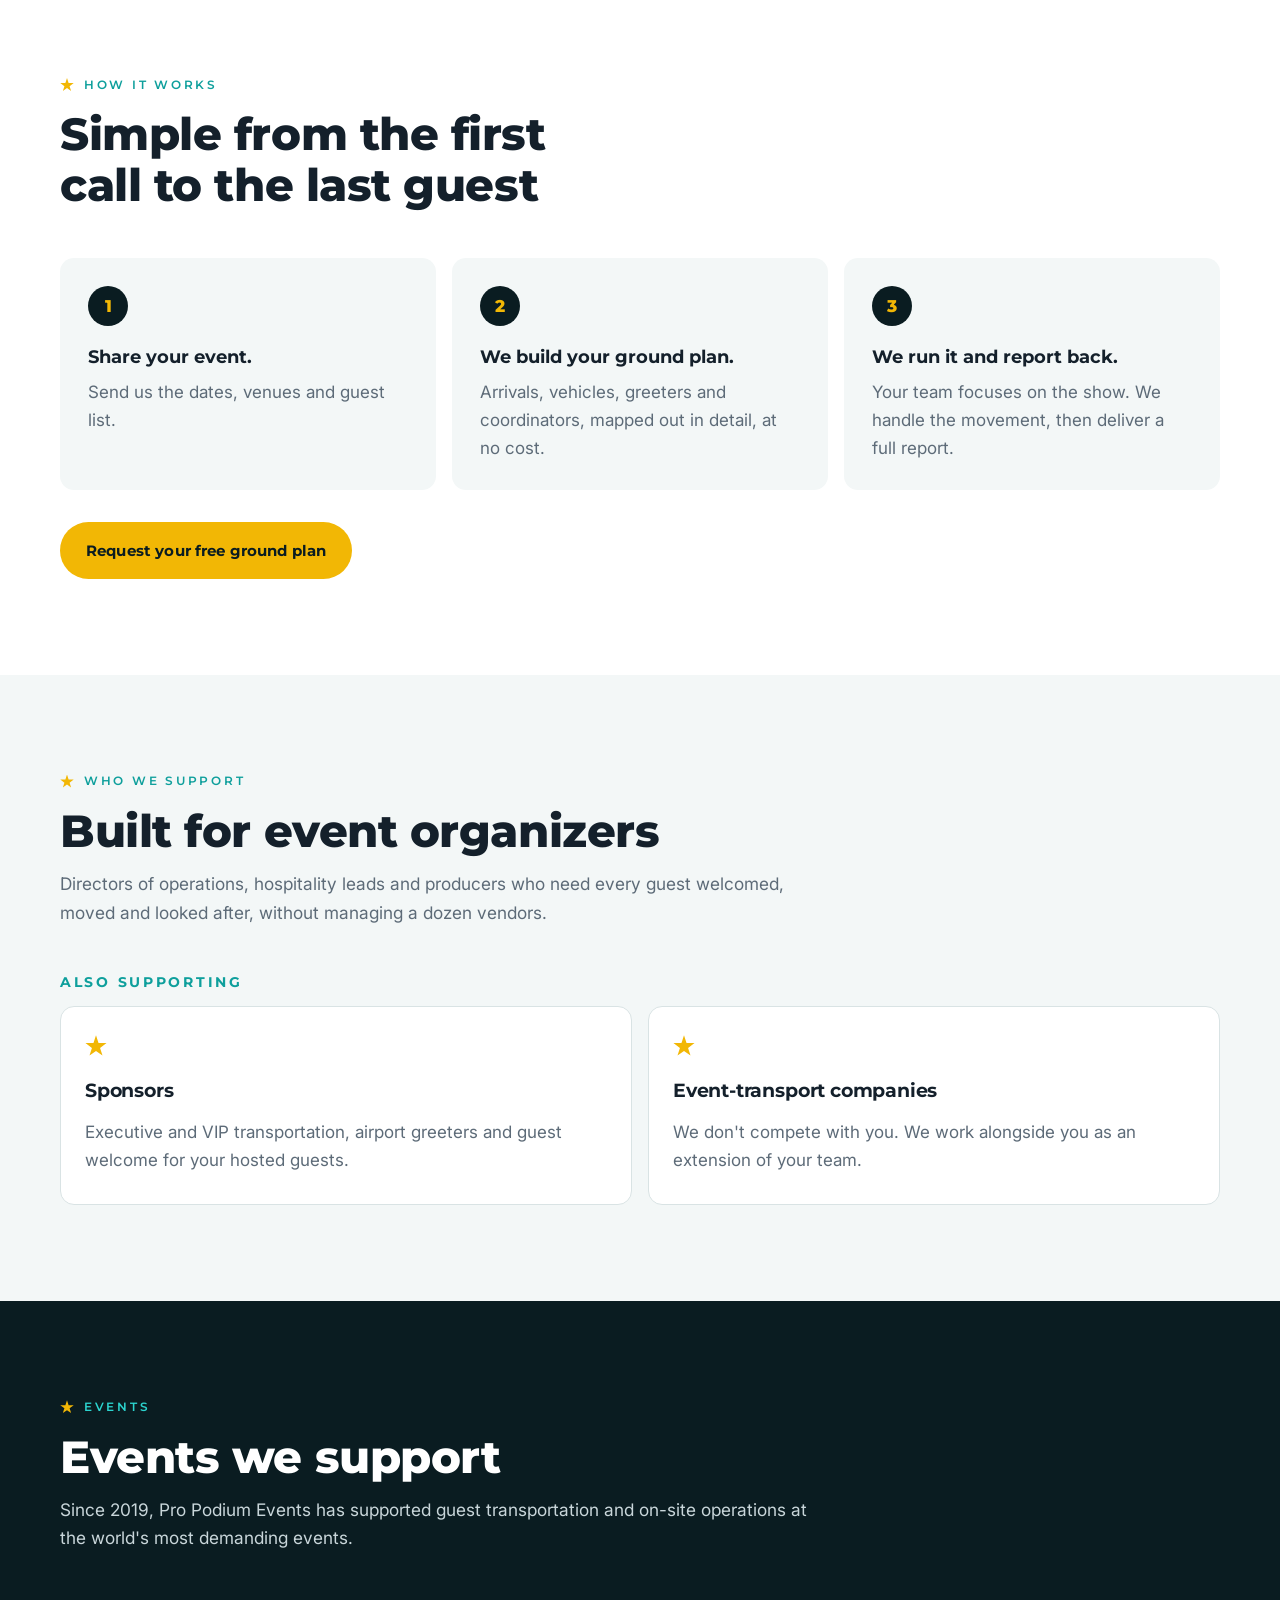
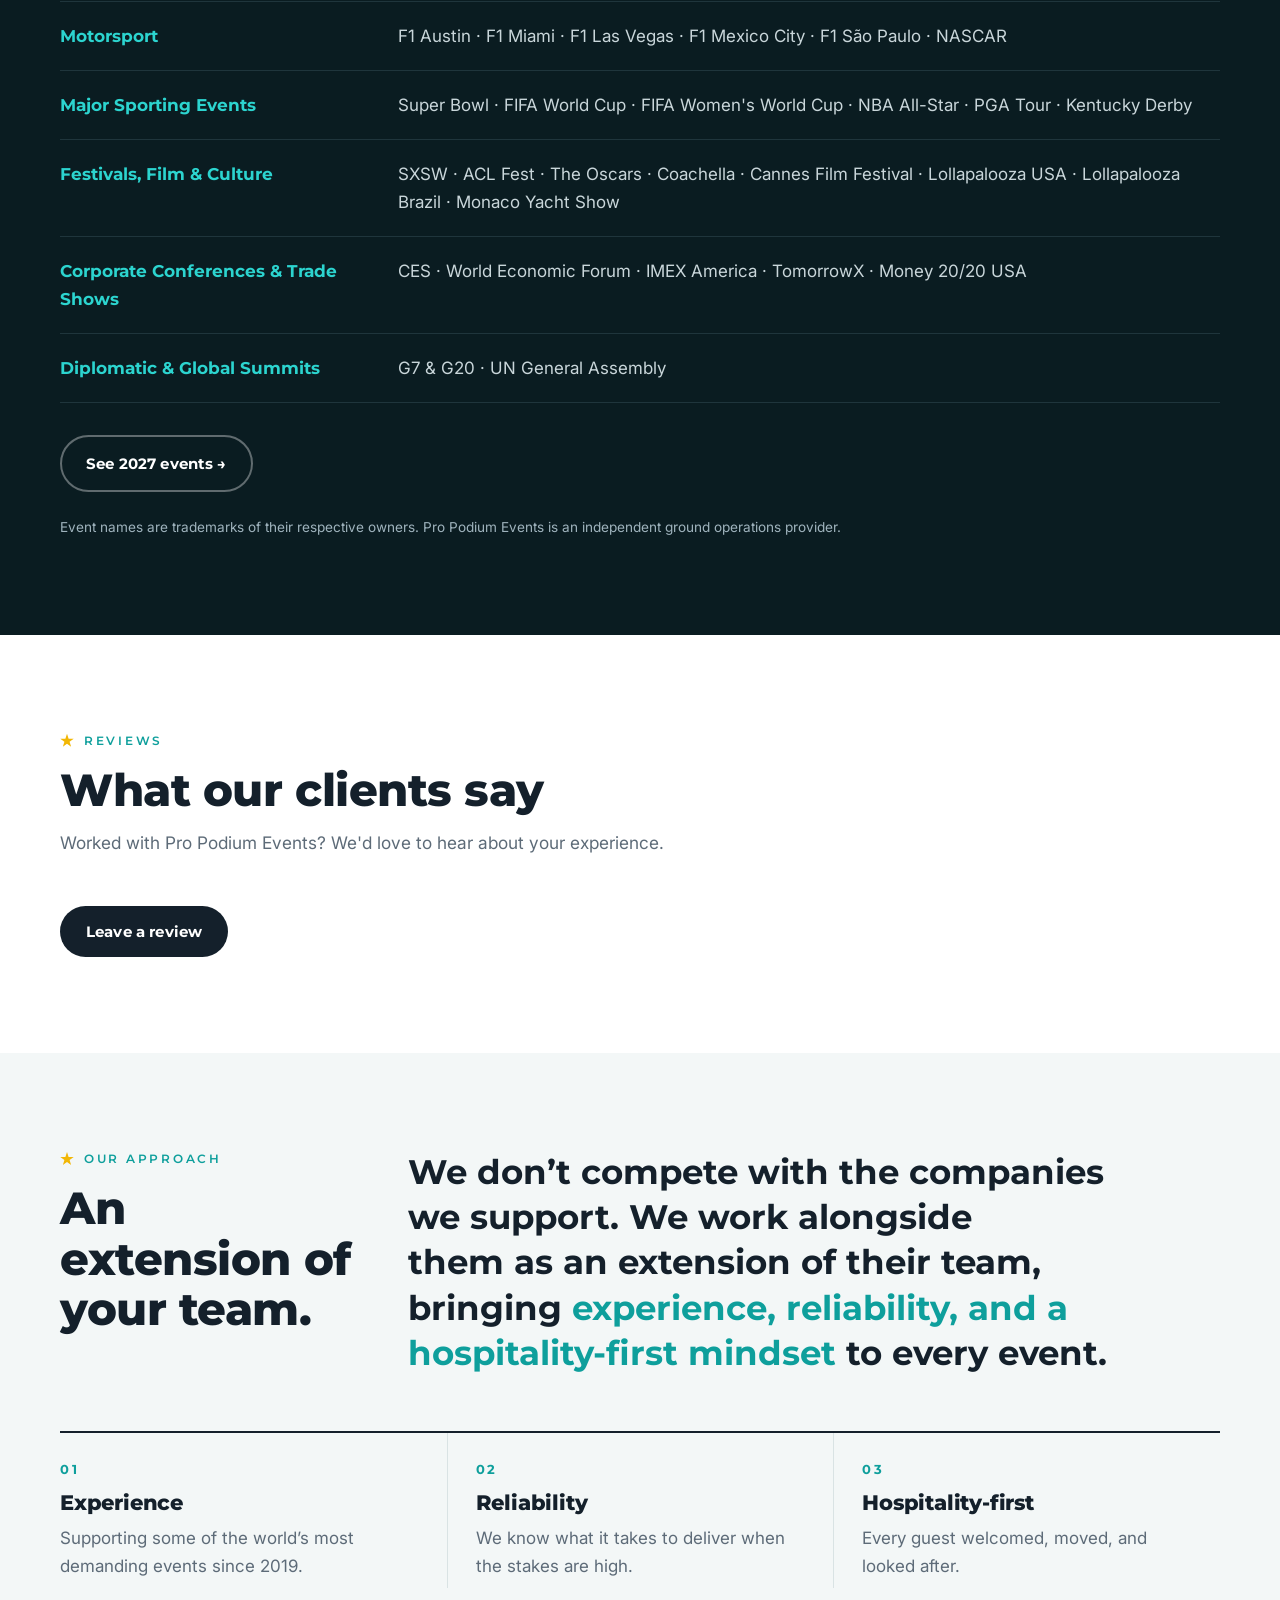
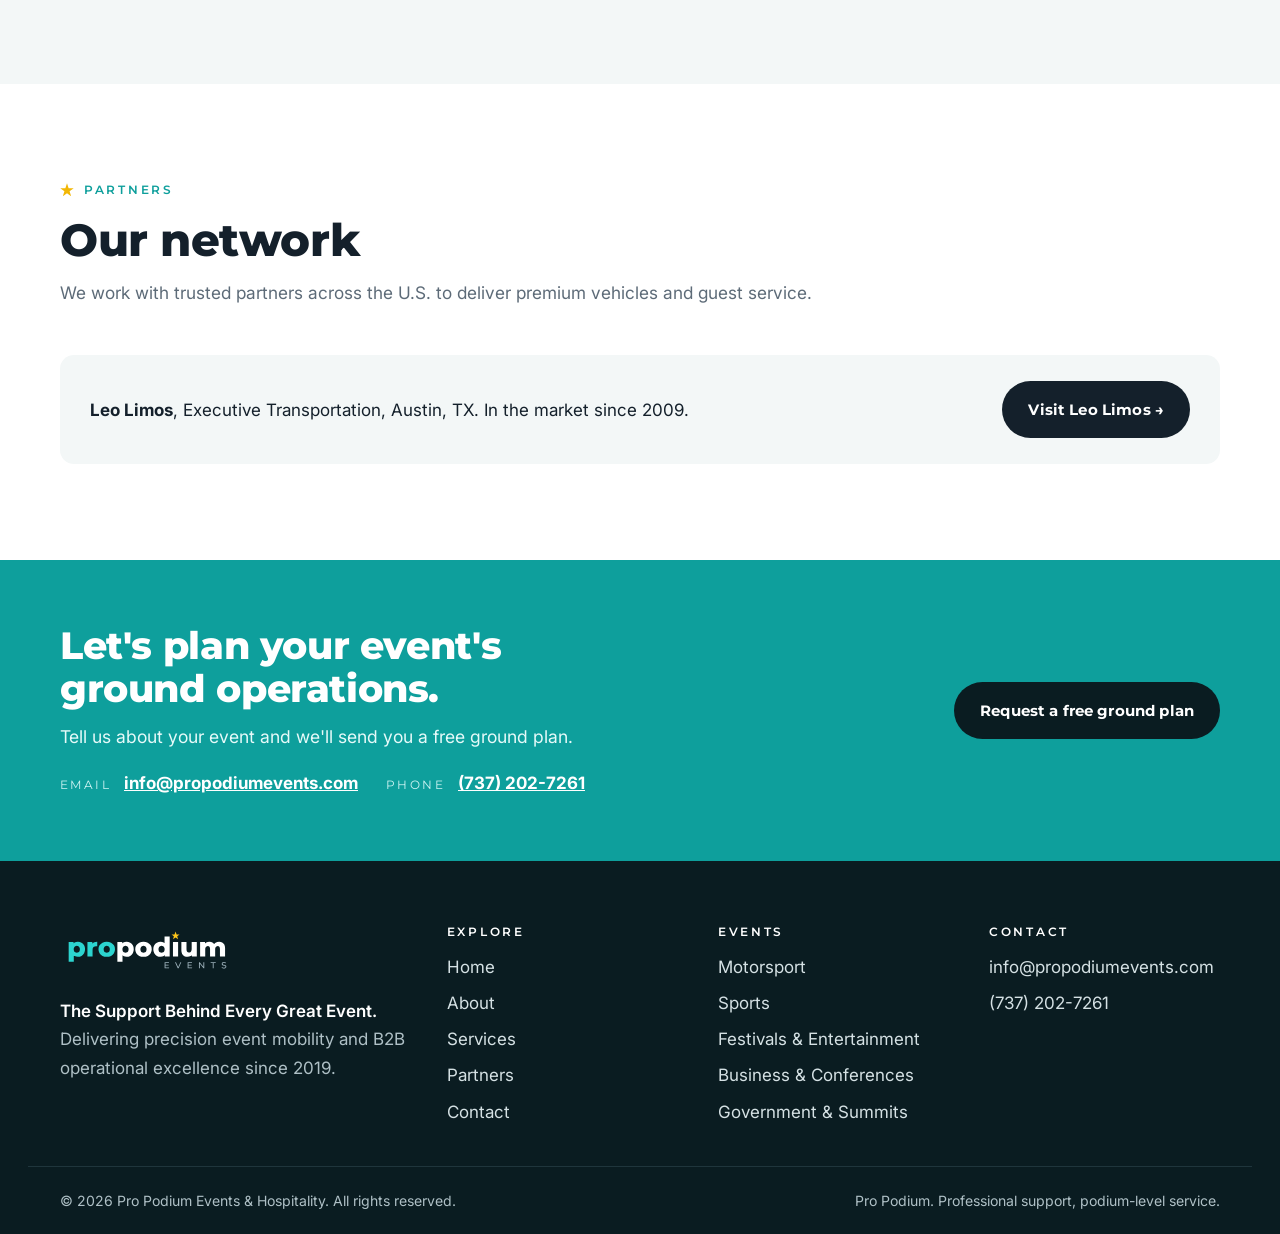
==== commit 59b86b9f: "Apply final website changes: new home, packages, reviews, real contact Home follows the new order (h" ====
--- a/index.html
+++ b/index.html
@@ -3,14 +3,14 @@
 <head>
 <meta charset="utf-8">
 <meta name="viewport" content="width=device-width, initial-scale=1, viewport-fit=cover">
-<title>ProPodium Events &amp; Hospitality | The Support Behind Every Great Event</title>
-<meta name="description" content="ProPodium Events delivers precision event mobility and B2B operational excellence since 2019: executive and VIP transportation, on-site event coordinators, airport greeters and group transportation.">
+<title>Pro Podium Events &amp; Hospitality | The Ground Operations Team Behind Your Event</title>
+<meta name="description" content="VIP and sponsor arrivals, airport greeters, on-site coordinators and executive transportation, handled from first arrival to last departure. Trusted at F1, the Super Bowl and the FIFA World Cup since 2019.">
 <link rel="canonical" href="https://www.propodiumevents.com/">
 <meta name="theme-color" content="#0A1C21">
 <meta property="og:type" content="website">
-<meta property="og:site_name" content="ProPodium Events &amp; Hospitality">
-<meta property="og:title" content="ProPodium Events &amp; Hospitality | The Support Behind Every Great Event">
-<meta property="og:description" content="ProPodium Events delivers precision event mobility and B2B operational excellence since 2019: executive and VIP transportation, on-site event coordinators, airport greeters and group transportation.">
+<meta property="og:site_name" content="Pro Podium Events &amp; Hospitality">
+<meta property="og:title" content="Pro Podium Events &amp; Hospitality | The Ground Operations Team Behind Your Event">
+<meta property="og:description" content="VIP and sponsor arrivals, airport greeters, on-site coordinators and executive transportation, handled from first arrival to last departure. Trusted at F1, the Super Bowl and the FIFA World Cup since 2019.">
 <meta property="og:url" content="https://www.propodiumevents.com/">
 <meta property="og:image" content="https://www.propodiumevents.com/assets/img/og-image.png">
 <meta name="twitter:card" content="summary_large_image">
@@ -20,22 +20,22 @@
 <link rel="manifest" href="site.webmanifest">
 <link rel="preconnect" href="https://fonts.googleapis.com"><link rel="preconnect" href="https://fonts.gstatic.com" crossorigin><link rel="stylesheet" href="https://fonts.googleapis.com/css2?family=Inter:wght@400;500;600&family=Montserrat:ital,wght@0,500;0,600;0,700;0,800;1,600;1,700&display=swap">
 <link rel="stylesheet" href="assets/css/style.css">
-<script type="application/ld+json">{"@context": "https://schema.org", "@type": "Organization", "name": "ProPodium Events & Hospitality", "url": "https://www.propodiumevents.com/", "logo": "https://www.propodiumevents.com/assets/img/propodium-icon-512.png", "slogan": "The Support Behind Every Great Event.", "foundingDate": "2019", "description": "ProPodium Events delivers precision event mobility and B2B operational excellence since 2019: executive and VIP transportation, on-site event coordinators, airport greeters and group transportation."}</script>
+<script type="application/ld+json">{"@context": "https://schema.org", "@type": "Organization", "name": "Pro Podium Events & Hospitality", "url": "https://www.propodiumevents.com/", "logo": "https://www.propodiumevents.com/assets/img/propodium-icon-512.png", "slogan": "The Support Behind Every Great Event.", "foundingDate": "2019", "description": "VIP and sponsor arrivals, airport greeters, on-site coordinators and executive transportation, handled from first arrival to last departure. Trusted at F1, the Super Bowl and the FIFA World Cup since 2019."}</script>
 </head>
 <body>
 <a class="sr-only" href="#main">Skip to content</a>
 <header class="site-header">
   <div class="wrap nav">
-    <a class="brand" href="./"><span class="sr-only">ProPodium Events &amp; Hospitality home</span><svg xmlns="http://www.w3.org/2000/svg" viewBox="-12.0 -8 296.7 82" aria-hidden="true" focusable="false"><path d="M18.54243542435424 46.41512915129151Q15.359778597785978 46.41512915129151 13.099630996309962 45.008302583025824Q10.839483394833948 43.601476014760145 9.663284132841328 40.76476014760148Q8.487084870848708 37.928044280442805 8.487084870848708 33.5Q8.487084870848708 29.025830258302584 9.59409594095941 26.18911439114391Q10.70110701107011 23.35239852398524 12.938191881918819 21.968634686346864Q15.175276752767527 20.584870848708487 18.54243542435424 20.584870848708487Q21.95571955719557 20.584870848708487 24.74630996309963 22.176199261992622Q27.53690036900369 23.767527675276753 29.174354243542435 26.650369003690038Q30.81180811808118 29.53321033210332 30.81180811808118 33.5Q30.81180811808118 37.46678966789668 29.174354243542435 40.37269372693727Q27.53690036900369 43.27859778597786 24.74630996309963 44.84686346863468Q21.95571955719557 46.41512915129151 18.54243542435424 46.41512915129151ZM2.8136531365313653 54.94833948339483V21.0H11.162361623616237V25.243542435424356L11.116236162361623 33.5L11.57749077490775 41.80258302583026V54.94833948339483ZM16.69741697416974 39.450184501845015Q18.173431734317344 39.450184501845015 19.349630996309962 38.75830258302583Q20.525830258302584 38.066420664206646 21.240774907749078 36.72878228782288Q21.95571955719557 35.391143911439116 21.95571955719557 33.5Q21.95571955719557 31.608856088560884 21.240774907749078 30.27121771217712Q20.525830258302584 28.933579335793358 19.349630996309962 28.24169741697417Q18.173431734317344 27.54981549815498 16.69741697416974 27.54981549815498Q15.22140221402214 27.54981549815498 14.04520295202952 28.24169741697417Q12.8690036900369 28.933579335793358 12.154059040590406 30.27121771217712Q11.439114391143912 31.608856088560884 11.439114391143912 33.5Q11.439114391143912 35.391143911439116 12.154059040590406 36.72878228782288Q12.8690036900369 38.066420664206646 14.04520295202952 38.75830258302583Q15.22140221402214 39.450184501845015 16.69741697416974 39.450184501845015Z M34.87084870848708 46.0V21.0H43.21955719557195V28.28782287822878L41.974169741697416 26.21217712177122Q43.08118081180812 23.39852398523985 45.571955719557195 21.99169741697417Q48.062730627306266 20.584870848708487 51.61439114391143 20.584870848708487V28.472324723247233Q51.01476014760147 28.380073800738007 50.57656826568265 28.3570110701107Q50.138376383763834 28.333948339483396 49.630996309963095 28.333948339483396Q46.955719557195565 28.333948339483396 45.29520295202951 29.78690036900369Q43.63468634686347 31.239852398523986 43.63468634686347 34.51476014760148V46.0Z M67.85055350553505 46.41512915129151Q63.74538745387453 46.41512915129151 60.562730627306266 44.75461254612546Q57.380073800738 43.09409594095941 55.55811808118081 40.16512915129151Q53.736162361623606 37.23616236162361 53.736162361623606 33.45387453874539Q53.736162361623606 29.671586715867157 55.55811808118081 26.76568265682657Q57.380073800738 23.85977859778598 60.562730627306266 22.222324723247233Q63.74538745387453 20.584870848708487 67.85055350553505 20.584870848708487Q71.95571955719556 20.584870848708487 75.16143911439113 22.222324723247233Q78.36715867158671 23.85977859778598 80.1660516605166 26.76568265682657Q81.9649446494465 29.671586715867157 81.9649446494465 33.45387453874539Q81.9649446494465 37.23616236162361 80.1660516605166 40.16512915129151Q78.36715867158671 43.09409594095941 75.16143911439113 44.75461254612546Q71.95571955719556 46.41512915129151 67.85055350553505 46.41512915129151ZM67.85055350553505 39.450184501845015Q69.37269372693726 39.450184501845015 70.54889298892988 38.75830258302583Q71.7250922509225 38.066420664206646 72.41697416974169 36.70571955719558Q73.10885608856088 35.345018450184504 73.10885608856088 33.45387453874539Q73.10885608856088 31.562730627306273 72.41697416974169 30.248154981549817Q71.7250922509225 28.933579335793358 70.54889298892988 28.24169741697417Q69.37269372693726 27.54981549815498 67.85055350553505 27.54981549815498Q66.37453874538744 27.54981549815498 65.19833948339482 28.24169741697417Q64.02214022140221 28.933579335793358 63.30719557195572 30.248154981549817Q62.592250922509216 31.562730627306273 62.592250922509216 33.45387453874539Q62.592250922509216 35.345018450184504 63.30719557195572 36.70571955719558Q64.02214022140221 38.066420664206646 65.19833948339482 38.75830258302583Q66.37453874538744 39.450184501845015 67.85055350553505 39.450184501845015Z" fill="#2CD4CF"/><path d="M101.75276752767527 46.41512915129151Q98.57011070110701 46.41512915129151 96.309963099631 45.008302583025824Q94.04981549815498 43.601476014760145 92.87361623616236 40.76476014760148Q91.69741697416974 37.928044280442805 91.69741697416974 33.5Q91.69741697416974 29.025830258302584 92.80442804428044 26.18911439114391Q93.91143911439114 23.35239852398524 96.14852398523985 21.968634686346864Q98.38560885608857 20.584870848708487 101.75276752767527 20.584870848708487Q105.16605166051662 20.584870848708487 107.95664206642067 22.176199261992622Q110.74723247232473 23.767527675276753 112.38468634686348 26.650369003690038Q114.02214022140222 29.53321033210332 114.02214022140222 33.5Q114.02214022140222 37.46678966789668 112.38468634686348 40.37269372693727Q110.74723247232473 43.27859778597786 107.95664206642067 44.84686346863468Q105.16605166051662 46.41512915129151 101.75276752767527 46.41512915129151ZM86.02398523985241 54.94833948339483V21.0H94.37269372693727V25.243542435424356L94.32656826568265 33.5L94.78782287822878 41.80258302583026V54.94833948339483ZM99.90774907749078 39.450184501845015Q101.38376383763838 39.450184501845015 102.559963099631 38.75830258302583Q103.73616236162363 38.066420664206646 104.45110701107012 36.72878228782288Q105.16605166051662 35.391143911439116 105.16605166051662 33.5Q105.16605166051662 31.608856088560884 104.45110701107012 30.27121771217712Q103.73616236162363 28.933579335793358 102.559963099631 28.24169741697417Q101.38376383763838 27.54981549815498 99.90774907749078 27.54981549815498Q98.43173431734317 27.54981549815498 97.25553505535055 28.24169741697417Q96.07933579335794 28.933579335793358 95.36439114391145 30.27121771217712Q94.64944649446495 31.608856088560884 94.64944649446495 33.5Q94.64944649446495 35.391143911439116 95.36439114391145 36.72878228782288Q96.07933579335794 38.066420664206646 97.25553505535055 38.75830258302583Q98.43173431734317 39.450184501845015 99.90774907749078 39.450184501845015Z M130.62730627306274 46.41512915129151Q126.52214022140221 46.41512915129151 123.33948339483395 44.75461254612546Q120.15682656826569 43.09409594095941 118.33487084870849 40.16512915129151Q116.5129151291513 37.23616236162361 116.5129151291513 33.45387453874539Q116.5129151291513 29.671586715867157 118.33487084870849 26.76568265682657Q120.15682656826569 23.85977859778598 123.33948339483395 22.222324723247233Q126.52214022140221 20.584870848708487 130.62730627306274 20.584870848708487Q134.73247232472323 20.584870848708487 137.9381918819188 22.222324723247233Q141.1439114391144 23.85977859778598 142.94280442804427 26.76568265682657Q144.74169741697418 29.671586715867157 144.74169741697418 33.45387453874539Q144.74169741697418 37.23616236162361 142.94280442804427 40.16512915129151Q141.1439114391144 43.09409594095941 137.9381918819188 44.75461254612546Q134.73247232472323 46.41512915129151 130.62730627306274 46.41512915129151ZM130.62730627306274 39.450184501845015Q132.14944649446494 39.450184501845015 133.32564575645756 38.75830258302583Q134.50184501845018 38.066420664206646 135.1937269372694 36.70571955719558Q135.88560885608857 35.345018450184504 135.88560885608857 33.45387453874539Q135.88560885608857 31.562730627306273 135.1937269372694 30.248154981549817Q134.50184501845018 28.933579335793358 133.32564575645756 28.24169741697417Q132.14944649446494 27.54981549815498 130.62730627306274 27.54981549815498Q129.15129151291512 27.54981549815498 127.9750922509225 28.24169741697417Q126.7988929889299 28.933579335793358 126.0839483394834 30.248154981549817Q125.3690036900369 31.562730627306273 125.3690036900369 33.45387453874539Q125.3690036900369 35.345018450184504 126.0839483394834 36.70571955719558Q126.7988929889299 38.066420664206646 127.9750922509225 38.75830258302583Q129.15129151291512 39.450184501845015 130.62730627306274 39.450184501845015Z M159.68634686346866 46.41512915129151Q156.27306273062732 46.41512915129151 153.48247232472326 44.82380073800738Q150.6918819188192 43.23247232472325 149.03136531365317 40.34963099630996Q147.3708487084871 37.46678966789668 147.3708487084871 33.45387453874539Q147.3708487084871 29.487084870848708 149.03136531365317 26.604243542435427Q150.6918819188192 23.72140221402214 153.48247232472326 22.153136531365313Q156.27306273062732 20.584870848708487 159.68634686346866 20.584870848708487Q162.91512915129152 20.584870848708487 165.15221402214024 21.968634686346864Q167.38929889298893 23.35239852398524 168.54243542435427 26.21217712177122Q169.69557195571957 29.071955719557195 169.69557195571957 33.45387453874539Q169.69557195571957 37.928044280442805 168.58856088560887 40.78782287822878Q167.48154981549817 43.64760147601476 165.26752767527677 45.03136531365314Q163.05350553505536 46.41512915129151 159.68634686346866 46.41512915129151ZM161.53136531365314 39.450184501845015Q163.00738007380076 39.450184501845015 164.18357933579335 38.75830258302583Q165.35977859778598 38.066420664206646 166.05166051660518 36.70571955719558Q166.74354243542436 35.345018450184504 166.74354243542436 33.45387453874539Q166.74354243542436 31.562730627306273 166.05166051660518 30.248154981549817Q165.35977859778598 28.933579335793358 164.18357933579335 28.24169741697417Q163.00738007380076 27.54981549815498 161.53136531365314 27.54981549815498Q160.00922509225094 27.54981549815498 158.83302583025832 28.24169741697417Q157.6568265682657 28.933579335793358 156.96494464944652 30.248154981549817Q156.27306273062732 31.562730627306273 156.27306273062732 33.45387453874539Q156.27306273062732 35.345018450184504 156.96494464944652 36.70571955719558Q157.6568265682657 38.066420664206646 158.83302583025832 38.75830258302583Q160.00922509225094 39.450184501845015 161.53136531365314 39.450184501845015ZM167.02029520295204 46.0V41.710332103321036L167.06642066420665 33.45387453874539L166.60516605166052 25.19741697416974V11.774907749077492H175.36900369003692V46.0Z M180.99630996309963 46.0V21.0H189.760147601476V46.0Z M205.950184501845 46.41512915129151Q202.90590405904058 46.41512915129151 200.48431734317342 45.215867158671585Q198.06273062730625 44.01660516605166 196.70202952029518 41.45664206642066Q195.34132841328412 38.896678966789665 195.34132841328412 34.9760147601476V21.0H204.10516605166052V33.54612546125461Q204.10516605166052 36.452029520295206 205.1891143911439 37.69741697416974Q206.2730627306273 38.94280442804428 208.25645756457564 38.94280442804428Q209.5479704797048 38.94280442804428 210.60885608856086 38.343173431734314Q211.66974169741695 37.74354243542435 212.31549815498153 36.428966789667896Q212.9612546125461 35.11439114391144 212.9612546125461 33.03874538745387V21.0H221.7250922509225V46.0H213.37638376383762V38.94280442804428L214.99077490774906 40.92619926199262Q213.6992619926199 43.693726937269375 211.25461254612543 45.05442804428044Q208.80996309963098 46.41512915129151 205.950184501845 46.41512915129151Z M227.35239852398524 46.0V21.0H235.70110701107012V27.964944649446494L234.04059040590406 25.981549815498155Q235.42435424354244 23.30627306273063 237.8228782287823 21.945571955719558Q240.22140221402213 20.584870848708487 243.17343173431735 20.584870848708487Q246.54059040590406 20.584870848708487 249.10055350553506 22.314575645756456Q251.66051660516604 24.04428044280443 252.5369003690037 27.68819188191882L249.6771217712177 27.088560885608857Q251.01476014760146 24.04428044280443 253.7130996309963 22.314575645756456Q256.41143911439116 20.584870848708487 259.9169741697417 20.584870848708487Q262.8228782287823 20.584870848708487 265.1060885608856 21.761070110701105Q267.3892988929889 22.937269372693727 268.70387453874537 25.381918819188193Q270.01845018450183 27.826568265682656 270.01845018450183 31.70110701107011V46.0H261.2546125461255V33.1309963099631Q261.2546125461255 30.45571955719557 260.239852398524 29.23339483394834Q259.2250922509225 28.01107011070111 257.47232472324725 28.01107011070111Q256.2269372693727 28.01107011070111 255.21217712177122 28.61070110701107Q254.19741697416973 29.210332103321033 253.6439114391144 30.432656826568262Q253.09040590405903 31.654981549815496 253.09040590405903 33.59225092250922V46.0H244.32656826568265V33.1309963099631Q244.32656826568265 30.45571955719557 243.33487084870848 29.23339483394834Q242.34317343173433 28.01107011070111 240.54428044280442 28.01107011070111Q239.25276752767527 28.01107011070111 238.2610701107011 28.61070110701107Q237.26937269372692 29.210332103321033 236.69280442804427 30.432656826568262Q236.11623616236162 31.654981549815496 236.11623616236162 33.59225092250922V46.0Z" fill="#FFFFFF"/><path d="M185.40 3.30 L187.18 8.05 L192.25 8.28 L188.28 11.43 L189.63 16.32 L185.40 13.52 L181.17 16.32 L182.53 11.43 L178.55 8.28 L183.62 8.05Z" fill="#FFC61A"/><path d="M166.73485239852397 66.0V55.5H174.144852398524V56.805H168.23485239852397V64.695H174.35485239852397V66.0ZM168.09985239852398 61.305V60.03H173.49985239852398V61.305Z M189.11485239852396 66.0 184.494852398524 55.5H186.11485239852396L190.35985239852397 65.19H189.42985239852396L193.70485239852397 55.5H195.20485239852397L190.59985239852398 66.0Z M206.06485239852395 66.0V55.5H213.47485239852398V56.805H207.56485239852395V64.695H213.68485239852396V66.0ZM207.42985239852396 61.305V60.03H212.82985239852397V61.305Z M225.41485239852395 66.0V55.5H226.64485239852397L233.58985239852396 64.125H232.94485239852395V55.5H234.44485239852395V66.0H233.21485239852396L226.26985239852397 57.375H226.91485239852395V66.0Z M248.97985239852395 66.0V56.805H245.37985239852395V55.5H254.06485239852395V56.805H250.46485239852396V66.0Z M268.05985239852396 66.12Q266.85985239852397 66.12 265.764852398524 65.7525Q264.669852398524 65.385 264.039852398524 64.8L264.594852398524 63.63Q265.19485239852395 64.155 266.12485239852396 64.5Q267.05485239852396 64.845 268.05985239852396 64.845Q268.974852398524 64.845 269.544852398524 64.63499999999999Q270.11485239852396 64.425 270.384852398524 64.0575Q270.654852398524 63.69 270.654852398524 63.225Q270.654852398524 62.685 270.30235239852396 62.355000000000004Q269.94985239852394 62.025 269.38735239852394 61.8225Q268.82485239852394 61.62 268.149852398524 61.47Q267.474852398524 61.32 266.792352398524 61.1175Q266.10985239852397 60.915 265.54735239852397 60.599999999999994Q264.98485239852397 60.285 264.639852398524 59.7525Q264.294852398524 59.22 264.294852398524 58.38Q264.294852398524 57.57 264.722352398524 56.8875Q265.149852398524 56.205 266.042352398524 55.792500000000004Q266.93485239852396 55.38 268.31485239852395 55.38Q269.229852398524 55.38 270.129852398524 55.620000000000005Q271.029852398524 55.86 271.68985239852395 56.31L271.19485239852395 57.51Q270.519852398524 57.06 269.769852398524 56.8575Q269.019852398524 56.655 268.31485239852395 56.655Q267.42985239852396 56.655 266.85985239852397 56.88Q266.289852398524 57.105000000000004 266.02735239852393 57.480000000000004Q265.76485239852394 57.855000000000004 265.76485239852394 58.32Q265.76485239852394 58.875 266.11735239852396 59.205Q266.469852398524 59.535 267.032352398524 59.73Q267.594852398524 59.925 268.269852398524 60.082499999999996Q268.94485239852395 60.24 269.62735239852395 60.435Q270.30985239852396 60.63 270.87235239852396 60.945Q271.43485239852396 61.26 271.779852398524 61.785Q272.12485239852396 62.31 272.12485239852396 63.135Q272.12485239852396 63.93 271.68985239852395 64.6125Q271.25485239852395 65.295 270.347352398524 65.70750000000001Q269.43985239852395 66.12 268.05985239852396 66.12Z" fill="#9FB3BD"/></svg>
+    <a class="brand" href="./"><span class="sr-only">Pro Podium Events &amp; Hospitality home</span><svg xmlns="http://www.w3.org/2000/svg" viewBox="-12.0 -8 296.7 82" aria-hidden="true" focusable="false"><path d="M18.54243542435424 46.41512915129151Q15.359778597785978 46.41512915129151 13.099630996309962 45.008302583025824Q10.839483394833948 43.601476014760145 9.663284132841328 40.76476014760148Q8.487084870848708 37.928044280442805 8.487084870848708 33.5Q8.487084870848708 29.025830258302584 9.59409594095941 26.18911439114391Q10.70110701107011 23.35239852398524 12.938191881918819 21.968634686346864Q15.175276752767527 20.584870848708487 18.54243542435424 20.584870848708487Q21.95571955719557 20.584870848708487 24.74630996309963 22.176199261992622Q27.53690036900369 23.767527675276753 29.174354243542435 26.650369003690038Q30.81180811808118 29.53321033210332 30.81180811808118 33.5Q30.81180811808118 37.46678966789668 29.174354243542435 40.37269372693727Q27.53690036900369 43.27859778597786 24.74630996309963 44.84686346863468Q21.95571955719557 46.41512915129151 18.54243542435424 46.41512915129151ZM2.8136531365313653 54.94833948339483V21.0H11.162361623616237V25.243542435424356L11.116236162361623 33.5L11.57749077490775 41.80258302583026V54.94833948339483ZM16.69741697416974 39.450184501845015Q18.173431734317344 39.450184501845015 19.349630996309962 38.75830258302583Q20.525830258302584 38.066420664206646 21.240774907749078 36.72878228782288Q21.95571955719557 35.391143911439116 21.95571955719557 33.5Q21.95571955719557 31.608856088560884 21.240774907749078 30.27121771217712Q20.525830258302584 28.933579335793358 19.349630996309962 28.24169741697417Q18.173431734317344 27.54981549815498 16.69741697416974 27.54981549815498Q15.22140221402214 27.54981549815498 14.04520295202952 28.24169741697417Q12.8690036900369 28.933579335793358 12.154059040590406 30.27121771217712Q11.439114391143912 31.608856088560884 11.439114391143912 33.5Q11.439114391143912 35.391143911439116 12.154059040590406 36.72878228782288Q12.8690036900369 38.066420664206646 14.04520295202952 38.75830258302583Q15.22140221402214 39.450184501845015 16.69741697416974 39.450184501845015Z M34.87084870848708 46.0V21.0H43.21955719557195V28.28782287822878L41.974169741697416 26.21217712177122Q43.08118081180812 23.39852398523985 45.571955719557195 21.99169741697417Q48.062730627306266 20.584870848708487 51.61439114391143 20.584870848708487V28.472324723247233Q51.01476014760147 28.380073800738007 50.57656826568265 28.3570110701107Q50.138376383763834 28.333948339483396 49.630996309963095 28.333948339483396Q46.955719557195565 28.333948339483396 45.29520295202951 29.78690036900369Q43.63468634686347 31.239852398523986 43.63468634686347 34.51476014760148V46.0Z M67.85055350553505 46.41512915129151Q63.74538745387453 46.41512915129151 60.562730627306266 44.75461254612546Q57.380073800738 43.09409594095941 55.55811808118081 40.16512915129151Q53.736162361623606 37.23616236162361 53.736162361623606 33.45387453874539Q53.736162361623606 29.671586715867157 55.55811808118081 26.76568265682657Q57.380073800738 23.85977859778598 60.562730627306266 22.222324723247233Q63.74538745387453 20.584870848708487 67.85055350553505 20.584870848708487Q71.95571955719556 20.584870848708487 75.16143911439113 22.222324723247233Q78.36715867158671 23.85977859778598 80.1660516605166 26.76568265682657Q81.9649446494465 29.671586715867157 81.9649446494465 33.45387453874539Q81.9649446494465 37.23616236162361 80.1660516605166 40.16512915129151Q78.36715867158671 43.09409594095941 75.16143911439113 44.75461254612546Q71.95571955719556 46.41512915129151 67.85055350553505 46.41512915129151ZM67.85055350553505 39.450184501845015Q69.37269372693726 39.450184501845015 70.54889298892988 38.75830258302583Q71.7250922509225 38.066420664206646 72.41697416974169 36.70571955719558Q73.10885608856088 35.345018450184504 73.10885608856088 33.45387453874539Q73.10885608856088 31.562730627306273 72.41697416974169 30.248154981549817Q71.7250922509225 28.933579335793358 70.54889298892988 28.24169741697417Q69.37269372693726 27.54981549815498 67.85055350553505 27.54981549815498Q66.37453874538744 27.54981549815498 65.19833948339482 28.24169741697417Q64.02214022140221 28.933579335793358 63.30719557195572 30.248154981549817Q62.592250922509216 31.562730627306273 62.592250922509216 33.45387453874539Q62.592250922509216 35.345018450184504 63.30719557195572 36.70571955719558Q64.02214022140221 38.066420664206646 65.19833948339482 38.75830258302583Q66.37453874538744 39.450184501845015 67.85055350553505 39.450184501845015Z" fill="#2CD4CF"/><path d="M101.75276752767527 46.41512915129151Q98.57011070110701 46.41512915129151 96.309963099631 45.008302583025824Q94.04981549815498 43.601476014760145 92.87361623616236 40.76476014760148Q91.69741697416974 37.928044280442805 91.69741697416974 33.5Q91.69741697416974 29.025830258302584 92.80442804428044 26.18911439114391Q93.91143911439114 23.35239852398524 96.14852398523985 21.968634686346864Q98.38560885608857 20.584870848708487 101.75276752767527 20.584870848708487Q105.16605166051662 20.584870848708487 107.95664206642067 22.176199261992622Q110.74723247232473 23.767527675276753 112.38468634686348 26.650369003690038Q114.02214022140222 29.53321033210332 114.02214022140222 33.5Q114.02214022140222 37.46678966789668 112.38468634686348 40.37269372693727Q110.74723247232473 43.27859778597786 107.95664206642067 44.84686346863468Q105.16605166051662 46.41512915129151 101.75276752767527 46.41512915129151ZM86.02398523985241 54.94833948339483V21.0H94.37269372693727V25.243542435424356L94.32656826568265 33.5L94.78782287822878 41.80258302583026V54.94833948339483ZM99.90774907749078 39.450184501845015Q101.38376383763838 39.450184501845015 102.559963099631 38.75830258302583Q103.73616236162363 38.066420664206646 104.45110701107012 36.72878228782288Q105.16605166051662 35.391143911439116 105.16605166051662 33.5Q105.16605166051662 31.608856088560884 104.45110701107012 30.27121771217712Q103.73616236162363 28.933579335793358 102.559963099631 28.24169741697417Q101.38376383763838 27.54981549815498 99.90774907749078 27.54981549815498Q98.43173431734317 27.54981549815498 97.25553505535055 28.24169741697417Q96.07933579335794 28.933579335793358 95.36439114391145 30.27121771217712Q94.64944649446495 31.608856088560884 94.64944649446495 33.5Q94.64944649446495 35.391143911439116 95.36439114391145 36.72878228782288Q96.07933579335794 38.066420664206646 97.25553505535055 38.75830258302583Q98.43173431734317 39.450184501845015 99.90774907749078 39.450184501845015Z M130.62730627306274 46.41512915129151Q126.52214022140221 46.41512915129151 123.33948339483395 44.75461254612546Q120.15682656826569 43.09409594095941 118.33487084870849 40.16512915129151Q116.5129151291513 37.23616236162361 116.5129151291513 33.45387453874539Q116.5129151291513 29.671586715867157 118.33487084870849 26.76568265682657Q120.15682656826569 23.85977859778598 123.33948339483395 22.222324723247233Q126.52214022140221 20.584870848708487 130.62730627306274 20.584870848708487Q134.73247232472323 20.584870848708487 137.9381918819188 22.222324723247233Q141.1439114391144 23.85977859778598 142.94280442804427 26.76568265682657Q144.74169741697418 29.671586715867157 144.74169741697418 33.45387453874539Q144.74169741697418 37.23616236162361 142.94280442804427 40.16512915129151Q141.1439114391144 43.09409594095941 137.9381918819188 44.75461254612546Q134.73247232472323 46.41512915129151 130.62730627306274 46.41512915129151ZM130.62730627306274 39.450184501845015Q132.14944649446494 39.450184501845015 133.32564575645756 38.75830258302583Q134.50184501845018 38.066420664206646 135.1937269372694 36.70571955719558Q135.88560885608857 35.345018450184504 135.88560885608857 33.45387453874539Q135.88560885608857 31.562730627306273 135.1937269372694 30.248154981549817Q134.50184501845018 28.933579335793358 133.32564575645756 28.24169741697417Q132.14944649446494 27.54981549815498 130.62730627306274 27.54981549815498Q129.15129151291512 27.54981549815498 127.9750922509225 28.24169741697417Q126.7988929889299 28.933579335793358 126.0839483394834 30.248154981549817Q125.3690036900369 31.562730627306273 125.3690036900369 33.45387453874539Q125.3690036900369 35.345018450184504 126.0839483394834 36.70571955719558Q126.7988929889299 38.066420664206646 127.9750922509225 38.75830258302583Q129.15129151291512 39.450184501845015 130.62730627306274 39.450184501845015Z M159.68634686346866 46.41512915129151Q156.27306273062732 46.41512915129151 153.48247232472326 44.82380073800738Q150.6918819188192 43.23247232472325 149.03136531365317 40.34963099630996Q147.3708487084871 37.46678966789668 147.3708487084871 33.45387453874539Q147.3708487084871 29.487084870848708 149.03136531365317 26.604243542435427Q150.6918819188192 23.72140221402214 153.48247232472326 22.153136531365313Q156.27306273062732 20.584870848708487 159.68634686346866 20.584870848708487Q162.91512915129152 20.584870848708487 165.15221402214024 21.968634686346864Q167.38929889298893 23.35239852398524 168.54243542435427 26.21217712177122Q169.69557195571957 29.071955719557195 169.69557195571957 33.45387453874539Q169.69557195571957 37.928044280442805 168.58856088560887 40.78782287822878Q167.48154981549817 43.64760147601476 165.26752767527677 45.03136531365314Q163.05350553505536 46.41512915129151 159.68634686346866 46.41512915129151ZM161.53136531365314 39.450184501845015Q163.00738007380076 39.450184501845015 164.18357933579335 38.75830258302583Q165.35977859778598 38.066420664206646 166.05166051660518 36.70571955719558Q166.74354243542436 35.345018450184504 166.74354243542436 33.45387453874539Q166.74354243542436 31.562730627306273 166.05166051660518 30.248154981549817Q165.35977859778598 28.933579335793358 164.18357933579335 28.24169741697417Q163.00738007380076 27.54981549815498 161.53136531365314 27.54981549815498Q160.00922509225094 27.54981549815498 158.83302583025832 28.24169741697417Q157.6568265682657 28.933579335793358 156.96494464944652 30.248154981549817Q156.27306273062732 31.562730627306273 156.27306273062732 33.45387453874539Q156.27306273062732 35.345018450184504 156.96494464944652 36.70571955719558Q157.6568265682657 38.066420664206646 158.83302583025832 38.75830258302583Q160.00922509225094 39.450184501845015 161.53136531365314 39.450184501845015ZM167.02029520295204 46.0V41.710332103321036L167.06642066420665 33.45387453874539L166.60516605166052 25.19741697416974V11.774907749077492H175.36900369003692V46.0Z M180.99630996309963 46.0V21.0H189.760147601476V46.0Z M205.950184501845 46.41512915129151Q202.90590405904058 46.41512915129151 200.48431734317342 45.215867158671585Q198.06273062730625 44.01660516605166 196.70202952029518 41.45664206642066Q195.34132841328412 38.896678966789665 195.34132841328412 34.9760147601476V21.0H204.10516605166052V33.54612546125461Q204.10516605166052 36.452029520295206 205.1891143911439 37.69741697416974Q206.2730627306273 38.94280442804428 208.25645756457564 38.94280442804428Q209.5479704797048 38.94280442804428 210.60885608856086 38.343173431734314Q211.66974169741695 37.74354243542435 212.31549815498153 36.428966789667896Q212.9612546125461 35.11439114391144 212.9612546125461 33.03874538745387V21.0H221.7250922509225V46.0H213.37638376383762V38.94280442804428L214.99077490774906 40.92619926199262Q213.6992619926199 43.693726937269375 211.25461254612543 45.05442804428044Q208.80996309963098 46.41512915129151 205.950184501845 46.41512915129151Z M227.35239852398524 46.0V21.0H235.70110701107012V27.964944649446494L234.04059040590406 25.981549815498155Q235.42435424354244 23.30627306273063 237.8228782287823 21.945571955719558Q240.22140221402213 20.584870848708487 243.17343173431735 20.584870848708487Q246.54059040590406 20.584870848708487 249.10055350553506 22.314575645756456Q251.66051660516604 24.04428044280443 252.5369003690037 27.68819188191882L249.6771217712177 27.088560885608857Q251.01476014760146 24.04428044280443 253.7130996309963 22.314575645756456Q256.41143911439116 20.584870848708487 259.9169741697417 20.584870848708487Q262.8228782287823 20.584870848708487 265.1060885608856 21.761070110701105Q267.3892988929889 22.937269372693727 268.70387453874537 25.381918819188193Q270.01845018450183 27.826568265682656 270.01845018450183 31.70110701107011V46.0H261.2546125461255V33.1309963099631Q261.2546125461255 30.45571955719557 260.239852398524 29.23339483394834Q259.2250922509225 28.01107011070111 257.47232472324725 28.01107011070111Q256.2269372693727 28.01107011070111 255.21217712177122 28.61070110701107Q254.19741697416973 29.210332103321033 253.6439114391144 30.432656826568262Q253.09040590405903 31.654981549815496 253.09040590405903 33.59225092250922V46.0H244.32656826568265V33.1309963099631Q244.32656826568265 30.45571955719557 243.33487084870848 29.23339483394834Q242.34317343173433 28.01107011070111 240.54428044280442 28.01107011070111Q239.25276752767527 28.01107011070111 238.2610701107011 28.61070110701107Q237.26937269372692 29.210332103321033 236.69280442804427 30.432656826568262Q236.11623616236162 31.654981549815496 236.11623616236162 33.59225092250922V46.0Z" fill="#FFFFFF"/><path d="M185.40 3.30 L187.18 8.05 L192.25 8.28 L188.28 11.43 L189.63 16.32 L185.40 13.52 L181.17 16.32 L182.53 11.43 L178.55 8.28 L183.62 8.05Z" fill="#FFC61A"/><path d="M166.73485239852397 66.0V55.5H174.144852398524V56.805H168.23485239852397V64.695H174.35485239852397V66.0ZM168.09985239852398 61.305V60.03H173.49985239852398V61.305Z M189.11485239852396 66.0 184.494852398524 55.5H186.11485239852396L190.35985239852397 65.19H189.42985239852396L193.70485239852397 55.5H195.20485239852397L190.59985239852398 66.0Z M206.06485239852395 66.0V55.5H213.47485239852398V56.805H207.56485239852395V64.695H213.68485239852396V66.0ZM207.42985239852396 61.305V60.03H212.82985239852397V61.305Z M225.41485239852395 66.0V55.5H226.64485239852397L233.58985239852396 64.125H232.94485239852395V55.5H234.44485239852395V66.0H233.21485239852396L226.26985239852397 57.375H226.91485239852395V66.0Z M248.97985239852395 66.0V56.805H245.37985239852395V55.5H254.06485239852395V56.805H250.46485239852396V66.0Z M268.05985239852396 66.12Q266.85985239852397 66.12 265.764852398524 65.7525Q264.669852398524 65.385 264.039852398524 64.8L264.594852398524 63.63Q265.19485239852395 64.155 266.12485239852396 64.5Q267.05485239852396 64.845 268.05985239852396 64.845Q268.974852398524 64.845 269.544852398524 64.63499999999999Q270.11485239852396 64.425 270.384852398524 64.0575Q270.654852398524 63.69 270.654852398524 63.225Q270.654852398524 62.685 270.30235239852396 62.355000000000004Q269.94985239852394 62.025 269.38735239852394 61.8225Q268.82485239852394 61.62 268.149852398524 61.47Q267.474852398524 61.32 266.792352398524 61.1175Q266.10985239852397 60.915 265.54735239852397 60.599999999999994Q264.98485239852397 60.285 264.639852398524 59.7525Q264.294852398524 59.22 264.294852398524 58.38Q264.294852398524 57.57 264.722352398524 56.8875Q265.149852398524 56.205 266.042352398524 55.792500000000004Q266.93485239852396 55.38 268.31485239852395 55.38Q269.229852398524 55.38 270.129852398524 55.620000000000005Q271.029852398524 55.86 271.68985239852395 56.31L271.19485239852395 57.51Q270.519852398524 57.06 269.769852398524 56.8575Q269.019852398524 56.655 268.31485239852395 56.655Q267.42985239852396 56.655 266.85985239852397 56.88Q266.289852398524 57.105000000000004 266.02735239852393 57.480000000000004Q265.76485239852394 57.855000000000004 265.76485239852394 58.32Q265.76485239852394 58.875 266.11735239852396 59.205Q266.469852398524 59.535 267.032352398524 59.73Q267.594852398524 59.925 268.269852398524 60.082499999999996Q268.94485239852395 60.24 269.62735239852395 60.435Q270.30985239852396 60.63 270.87235239852396 60.945Q271.43485239852396 61.26 271.779852398524 61.785Q272.12485239852396 62.31 272.12485239852396 63.135Q272.12485239852396 63.93 271.68985239852395 64.6125Q271.25485239852395 65.295 270.347352398524 65.70750000000001Q269.43985239852395 66.12 268.05985239852396 66.12Z" fill="#9FB3BD"/></svg>
 </a>
     <button class="menu-toggle" type="button" aria-expanded="false" aria-controls="nav-links-home">Menu</button>
     <ul class="nav-links" id="nav-links-home">
       <li><a href="./" aria-current="page">Home</a></li>
       <li><a href="about.html">About</a></li>
       <li><a href="services.html">Services</a></li>
-      <li class="has-sub"><a href="events.html">Events <span class="caret" aria-hidden="true"></span></a><ul class="sub" aria-label="Events"><li><a href="events.html">All events</a></li><li><a href="events/motorsport.html">Motorsport</a></li><li><a href="events/sports.html">Sports</a></li><li><a href="events/festivals.html">Festivals & Entertainment</a></li><li><a href="events/business.html">Business & Conferences</a></li><li><a href="events/government.html">Government & Summits</a></li><li><a href="events/past-events.html">Past events</a></li></ul></li>
+      <li class="has-sub"><a href="events.html">Events <span class="caret" aria-hidden="true"></span></a><ul class="sub" aria-label="Events"><li><a href="events.html">All events</a></li><li><a href="events/motorsport.html">Motorsport</a></li><li><a href="events/sports.html">Sports</a></li><li><a href="events/festivals.html">Festivals & Entertainment</a></li><li><a href="events/business.html">Business & Conferences</a></li><li><a href="events/government.html">Government & Summits</a></li></ul></li>
       <li><a href="partners.html">Partners</a></li>
-      <li><a class="btn btn-gold" href="contact.html">Request a quote</a></li>
+      <li><a class="btn btn-gold" href="contact.html">Request a free ground plan</a></li>
     </ul>
   </div>
 </header>
@@ -43,12 +43,12 @@
 <section class="hero">
   <div class="wrap hero-inner">
     <div class="hero-copy">
-      <span class="eyebrow">ProPodium Events &amp; Hospitality</span>
-      <h1>The support behind every <span class="accent">great event.</span></h1>
-      <p class="hero-lead">The operational partner behind some of the world&rsquo;s most demanding events. Since 2019, we have supported event organizers, sponsors, and event-transport companies, making sure every guest is welcomed, moved, and looked after without a detail missed.</p>
+      <span class="eyebrow">Pro Podium Events &amp; Hospitality</span>
+      <h1>The ground operations team <span class="accent">behind your event.</span></h1>
+      <p class="hero-lead">VIP and sponsor arrivals, airport greeters, on-site coordinators and executive transportation, handled from first arrival to last departure. Trusted at F1, the Super Bowl and the FIFA World Cup since 2019.</p>
       <div class="hero-actions">
-        <a class="btn btn-gold" href="contact.html">Request a quote</a>
-        <a class="btn btn-ghost" href="events.html">See our events</a>
+        <a class="btn btn-gold" href="contact.html">Request a free ground plan</a>
+        <a class="btn btn-ghost" href="#events">See our events</a>
       </div>
     </div>
     <div class="podium" aria-hidden="true">
@@ -57,86 +57,83 @@
       <div class="step step-3">3</div>
     </div>
   </div>
-  <div class="facts-strip"><div class="wrap facts">
-    <span><span class="star" aria-hidden="true"></span>Since 2019</span><span><span class="star" aria-hidden="true"></span>Executive &amp; VIP transportation</span><span><span class="star" aria-hidden="true"></span>On-site coordination</span><span><span class="star" aria-hidden="true"></span>Airport &amp; FBO meet-and-greet</span><span><span class="star" aria-hidden="true"></span>Group shuttle logistics</span>
-  </div></div>
-</section>
-
-<section class="section tint" id="what-we-do">
-  <div class="wrap">
-    <div class="section-head">
-      <span class="eyebrow"><span class="star" aria-hidden="true"></span>What we do</span>
-      <h2>Every guest welcomed, moved, and looked after.</h2>
-    </div>
-    <div class="services"><a class="service service-link" href="services.html#executive-vip"><span class="star" aria-hidden="true"></span><h3>Executive &amp; VIP Transportation</h3><p>Seamless point-to-point and dedicated charter logistics engineered for high-profile schedules.</p><span class="more">Learn more &rarr;</span></a><a class="service service-link" href="services.html#on-site-coordinators"><span class="star" aria-hidden="true"></span><h3>On-Site Event Coordinators</h3><p>Dedicated transportation directors bridging the gap between venue operations, security, and fleet dispatch.</p><span class="more">Learn more &rarr;</span></a><a class="service service-link" href="services.html#airport-greeters"><span class="star" aria-hidden="true"></span><h3>Airport Greeters &amp; FBO Meet-and-Greet</h3><p>Eliminating airport friction from tarmac to vehicle.</p><span class="more">Learn more &rarr;</span></a><a class="service service-link" href="services.html#group-transportation"><span class="star" aria-hidden="true"></span><h3>Group Transportation &amp; Shuttle Logistics</h3><p>High-capacity fleet solutions designed for efficiency, punctuality, and route optimization.</p><span class="more">Learn more &rarr;</span></a></div>
-  </div>
-</section>
-
-<section class="section dark">
+  <div class="facts-strip"><div class="wrap facts hero-line"><span>Since 2019</span><span>United States</span><span>Mexico</span><span>Canada</span><span>Brazil</span></div></div>
+</section>
+
+<section class="section tint" id="packages">
+  <div class="wrap">
+    <div class="section-head">
+      <span class="eyebrow"><span class="star" aria-hidden="true"></span>Packages</span>
+      <h2>Three ways we support your event</h2>
+    </div>
+    <div class="services three"><article class="service package"><span class="pkg-num">01</span><h3>VIP &amp; Sponsor Arrival</h3><p>Airport and FBO greeters, arrival coordination and a single point of contact for your VIP and sponsor guests.</p></article><article class="service package"><span class="pkg-num">02</span><h3>Talent &amp; Executive Movement</h3><p>Executive vehicles and coordination for artists, speakers and executives. Discreet, punctual and built around your schedule.</p></article><article class="service package"><span class="pkg-num">03</span><h3>Full Event Ground Operations</h3><p>Everything above, plus on-site coordinators, group shuttle logistics and a dedicated lead on the ground for the full run of your event.</p></article></div>
+    <p class="pkg-note"><span class="star" aria-hidden="true"></span>Every package includes a pre-event logistics plan and a post-event report.</p>
+  </div>
+</section>
+
+<section class="section" id="how-it-works">
+  <div class="wrap">
+    <div class="section-head">
+      <span class="eyebrow"><span class="star" aria-hidden="true"></span>How it works</span>
+      <h2>Simple from the first call to the last guest</h2>
+    </div>
+    <ol class="steps"><li class="step-card"><span class="step-num">1</span><p><strong>Share your event.</strong> Send us the dates, venues and guest list.</p></li><li class="step-card"><span class="step-num">2</span><p><strong>We build your ground plan.</strong> Arrivals, vehicles, greeters and coordinators, mapped out in detail, at no cost.</p></li><li class="step-card"><span class="step-num">3</span><p><strong>We run it and report back.</strong> Your team focuses on the show. We handle the movement, then deliver a full report.</p></li></ol>
+    <p class="steps-cta"><a class="btn btn-gold" href="contact.html">Request your free ground plan</a></p>
+  </div>
+</section>
+
+<section class="section tint" id="who-we-support">
+  <div class="wrap">
+    <div class="section-head">
+      <span class="eyebrow"><span class="star" aria-hidden="true"></span>Who we support</span>
+      <h2>Built for event organizers</h2>
+      <p>Directors of operations, hospitality leads and producers who need every guest welcomed, moved and looked after, without managing a dozen vendors.</p>
+    </div>
+    <h3 class="also-title">Also supporting</h3>
+    <div class="services two"><article class="service"><span class="star" aria-hidden="true"></span><h3>Sponsors</h3><p>Executive and VIP transportation, airport greeters and guest welcome for your hosted guests.</p></article><article class="service"><span class="star" aria-hidden="true"></span><h3>Event-transport companies</h3><p>We don't compete with you. We work alongside you as an extension of your team.</p></article></div>
+  </div>
+</section>
+
+<section class="section dark" id="events">
   <div class="wrap">
     <div class="section-head">
       <span class="eyebrow"><span class="star" aria-hidden="true"></span>Events</span>
-      <h2>Proven Execution Across the World’s Most Demanding Stages</h2>
-      <p>Since 2019, ProPodium Events has operated behind the scenes of global motorsports, championship tournaments, premier music festivals, and high-level international summits. Explore our active event deployments and our track record of past major productions.</p>
-    </div>
-    <div class="cat-grid"><article class="cat-card">
-  <span class="cat-menu">Motorsport</span>
-  <h3><a href="events/motorsport.html">Motorsport Event Support</a></h3>
-  <ul class="cat-events"><li><a href="events/motorsport.html#f1-austin">F1 Austin</a></li><li><a href="events/motorsport.html#f1-miami">F1 Miami</a></li><li><a href="events/motorsport.html#f1-las-vegas">F1 Las Vegas</a></li><li><a href="events/motorsport.html#f1-mexico-city">F1 Mexico City</a></li><li><a href="events/motorsport.html#f1-sao-paulo">F1 São Paulo</a></li><li><a href="events/motorsport.html#nascar">NASCAR</a></li></ul>
-  <a class="more" href="events/motorsport.html">See 2027 events &rarr;</a>
-</article><article class="cat-card">
-  <span class="cat-menu">Sports</span>
-  <h3><a href="events/sports.html">Major Sporting Events</a></h3>
-  <ul class="cat-events"><li><a href="events/sports.html#super-bowl">Super Bowl LXI</a></li><li><a href="events/sports.html#fifa-world-cup">FIFA World Cup</a></li><li><a href="events/sports.html#fifa-womens-world-cup">FIFA Women's World Cup</a></li><li><a href="events/sports.html#nba-all-star">NBA All-Star</a></li><li><a href="events/sports.html#pga">PGA Tour</a></li><li><a href="events/sports.html#kentucky-derby">Kentucky Derby</a></li></ul>
-  <a class="more" href="events/sports.html">See 2027 events &rarr;</a>
-</article><article class="cat-card">
-  <span class="cat-menu">Festivals &amp; Entertainment</span>
-  <h3><a href="events/festivals.html">Festivals, Film &amp; Culture</a></h3>
-  <ul class="cat-events"><li><a href="events/festivals.html#sxsw">SXSW</a></li><li><a href="events/festivals.html#acl-fest">ACL Fest</a></li><li><a href="events/festivals.html#oscars">The Oscars</a></li><li><a href="events/festivals.html#coachella">Coachella</a></li><li><a href="events/festivals.html#cannes">Cannes Film Festival</a></li><li><a href="events/festivals.html#lollapalooza-usa">Lollapalooza USA</a></li><li><a href="events/festivals.html#lollapalooza-brazil">Lollapalooza Brazil</a></li><li><a href="events/festivals.html#monaco-yacht-show">Monaco Yacht Show</a></li></ul>
-  <a class="more" href="events/festivals.html">See 2027 events &rarr;</a>
-</article><article class="cat-card">
-  <span class="cat-menu">Business &amp; Conferences</span>
-  <h3><a href="events/business.html">Corporate Conferences &amp; Trade Shows</a></h3>
-  <ul class="cat-events"><li><a href="events/business.html#ces">CES</a></li><li><a href="events/business.html#davos">World Economic Forum</a></li><li><a href="events/business.html#imex">IMEX America</a></li><li><a href="events/business.html#tomorrowx">TomorrowX</a></li><li><a href="events/business.html#money2020">Money 20/20 USA</a></li></ul>
-  <a class="more" href="events/business.html">See 2027 events &rarr;</a>
-</article><article class="cat-card">
-  <span class="cat-menu">Government &amp; Summits</span>
-  <h3><a href="events/government.html">Diplomatic &amp; Global Summits</a></h3>
-  <ul class="cat-events"><li><a href="events/government.html#g7-g20">G7 &amp; G20</a></li><li><a href="events/government.html#un-general-assembly">UN General Assembly</a></li></ul>
-  <a class="more" href="events/government.html">See 2027 events &rarr;</a>
-</article><article class="cat-card cat-past">
-  <span class="cat-menu">Track record</span>
-  <h3><a href="events/past-events.html">Past Events & Proven Track Record</a></h3>
-  <p>Historical productions across sports, music and culture, business conferences and diplomatic summits.</p>
-  <a class="more" href="events/past-events.html">See past events &rarr;</a>
-</article></div>
-  </div>
-</section>
-
-<section class="section">
-  <div class="wrap">
-    <div class="section-head">
-      <span class="eyebrow"><span class="star" aria-hidden="true"></span>Who we support</span>
-      <h2>Event organizers, sponsors, and event-transport companies.</h2>
-    </div>
-    <div class="services three"><article class="service"><span class="star" aria-hidden="true"></span><h3>Event organizers</h3><p>Every guest is welcomed, moved, and looked after without a detail missed.</p></article><article class="service"><span class="star" aria-hidden="true"></span><h3>Sponsors</h3><p>Executive and VIP transportation, airport greeters, and guest welcome for your guests.</p></article><article class="service"><span class="star" aria-hidden="true"></span><h3>Event-transport companies</h3><p>We don&rsquo;t compete with you. We work alongside you as an extension of your team.</p></article></div>
+      <h2>Events we support</h2>
+      <p>Since 2019, Pro Podium Events has supported guest transportation and on-site operations at the world's most demanding events.</p>
+    </div>
+    <dl class="ev-list"><div class="ev-row"><dt><a href="events/motorsport.html">Motorsport</a></dt><dd>F1 Austin &middot; F1 Miami &middot; F1 Las Vegas &middot; F1 Mexico City &middot; F1 São Paulo &middot; NASCAR</dd></div><div class="ev-row"><dt><a href="events/sports.html">Major Sporting Events</a></dt><dd>Super Bowl &middot; FIFA World Cup &middot; FIFA Women's World Cup &middot; NBA All-Star &middot; PGA Tour &middot; Kentucky Derby</dd></div><div class="ev-row"><dt><a href="events/festivals.html">Festivals, Film &amp; Culture</a></dt><dd>SXSW &middot; ACL Fest &middot; The Oscars &middot; Coachella &middot; Cannes Film Festival &middot; Lollapalooza USA &middot; Lollapalooza Brazil &middot; Monaco Yacht Show</dd></div><div class="ev-row"><dt><a href="events/business.html">Corporate Conferences &amp; Trade Shows</a></dt><dd>CES &middot; World Economic Forum &middot; IMEX America &middot; TomorrowX &middot; Money 20/20 USA</dd></div><div class="ev-row"><dt><a href="events/government.html">Diplomatic &amp; Global Summits</a></dt><dd>G7 &amp; G20 &middot; UN General Assembly</dd></div></dl>
+    <p class="ev-more"><a class="btn btn-ghost" href="events.html">See 2027 events &rarr;</a></p>
+    <p class="disclaimer">Event names are trademarks of their respective owners. Pro Podium Events is an independent ground operations provider.</p>
+  </div>
+</section>
+
+<section class="section" id="reviews">
+  <div class="wrap">
+    <div class="section-head">
+      <span class="eyebrow"><span class="star" aria-hidden="true"></span>Reviews</span>
+      <h2>What our clients say</h2>
+      <p>Worked with Pro Podium Events? We'd love to hear about your experience.</p>
+    </div>
+    
+    <p><button class="btn btn-ink" type="button" id="review-toggle" aria-expanded="false" aria-controls="leave-review">Leave a review</button></p>
+    <div class="review-form-wrap" id="leave-review" hidden>
+  <form class="form review-form" id="review-form" novalidate>
+    <div class="form-row">
+      <div class="field"><label for="r-name">Name</label><input id="r-name" name="name" autocomplete="name" required></div>
+      <div class="field"><label for="r-role">Company / Role</label><input id="r-role" name="role" autocomplete="organization-title"></div>
+    </div>
+    <div class="field"><label for="r-event">Event</label><input id="r-event" name="event"></div>
+    <fieldset class="field"><legend>Rating</legend><div class="rating"><label class="rate"><input type="radio" name="rating" value="5" required><span>5 stars</span></label><label class="rate"><input type="radio" name="rating" value="4"><span>4 stars</span></label><label class="rate"><input type="radio" name="rating" value="3"><span>3 stars</span></label><label class="rate"><input type="radio" name="rating" value="2"><span>2 stars</span></label><label class="rate"><input type="radio" name="rating" value="1"><span>1 star</span></label></div></fieldset>
+    <div class="field"><label for="r-text">Your review</label><textarea id="r-text" name="review" required></textarea></div>
+    <label class="consent"><input type="checkbox" name="consent" id="r-consent" required> I agree that Pro Podium Events may display my review on this website.</label>
+    <div><button class="btn btn-gold" type="submit">Submit review</button></div>
+    <p class="form-status" id="review-status" role="status" aria-live="polite"></p>
+  </form>
+</div>
   </div>
 </section>
 
 <section class="section tint">
-  <div class="wrap">
-    <div class="section-head">
-      <span class="eyebrow"><span class="star" aria-hidden="true"></span>Where we work</span>
-      <h2>Across the United States, Mexico, Canada, and Brazil.</h2>
-    </div>
-    <div class="where-grid">
-      <div><span class="label">Countries</span><ul class="countries"><li>United States<small>USA</small></li><li>Mexico<small>MEX</small></li><li>Canada<small>CAN</small></li><li>Brazil<small>BRA</small></li></ul></div>
-      <div><span class="label">Events we support</span><ul class="chips"><li>Corporate events</li><li>Conferences</li><li>Concerts</li><li>Motorsport</li><li>Car and motorcycle shows</li><li>Major sporting events</li></ul></div>
-    </div>
-  </div>
-</section>
-
-<section class="section">
   <div class="wrap approach">
     <div class="section-head" style="margin:0"><span class="eyebrow"><span class="star" aria-hidden="true"></span>Our approach</span><h2>An extension of your team.</h2></div>
     <blockquote>We don&rsquo;t compete with the companies we support. We work alongside them as an extension of their team, bringing <span class="hl">experience, reliability, and a hospitality-first mindset</span> to every event.</blockquote>
@@ -144,36 +141,35 @@
   <div class="wrap"><div class="pillars"><div class="pillar"><span class="num">01</span><h3>Experience</h3><p>Supporting some of the world&rsquo;s most demanding events since 2019.</p></div><div class="pillar"><span class="num">02</span><h3>Reliability</h3><p>We know what it takes to deliver when the stakes are high.</p></div><div class="pillar"><span class="num">03</span><h3>Hospitality-first</h3><p>Every guest welcomed, moved, and looked after.</p></div></div></div>
 </section>
 
-<section class="section tint">
-  <div class="wrap">
-    <div class="section-head">
-      <span class="eyebrow"><span class="star" aria-hidden="true"></span>Our partners</span>
-      <h2>The support behind every great event is built on trusted relationships.</h2>
-    </div>
-    <article class="partner">
-  <div>
-    <h3>Leo Limos</h3>
-    <div class="meta">Executive Transportation &nbsp;|&nbsp; Austin, TX</div>
-    <p>In the market since 2009, Leo Limos provides premium ground transportation for corporate clients, executives, and major events. Its fleet of Executive Sedans, Executive SUVs, and Executive Sprinter Vans is built for VIP guests, from airport transfers to full-event transportation programs.</p>
-    <ul class="fleet"><li>Executive Sedans</li><li>Executive SUVs</li><li>Executive Sprinter Vans</li></ul>
-  </div>
-  <a class="btn btn-ink" href="https://www.leolimos.com" target="_blank" rel="noopener">Visit Leo Limos &rarr;</a>
-</article>
-    <p style="margin-top:20px"><a href="partners.html" style="font-weight:600">See all partners &rarr;</a></p>
-  </div>
-</section>
-
-<section class="cta">
+<section class="section" id="network">
+  <div class="wrap">
+    <div class="section-head">
+      <span class="eyebrow"><span class="star" aria-hidden="true"></span>Partners</span>
+      <h2>Our network</h2>
+      <p>We work with trusted partners across the U.S. to deliver premium vehicles and guest service.</p>
+    </div>
+    <div class="network-row">
+      <p><strong>Leo Limos</strong>, Executive Transportation, Austin, TX. In the market since 2009.</p>
+      <a class="btn btn-ink" href="https://www.leolimos.com" target="_blank" rel="noopener">Visit Leo Limos &rarr;</a>
+    </div>
+  </div>
+</section>
+
+<section class="cta final-cta" id="contact-us">
   <div class="wrap cta-inner">
-    <h2>ProPodium. <span class="muted">Professional support, podium-level service.</span></h2>
-    <a class="btn btn-ink" href="contact.html">Request a quote</a>
+    <div>
+      <h2>Let's plan your event's ground operations.</h2>
+      <p class="cta-sub">Tell us about your event and we'll send you a free ground plan.</p>
+      <ul class="cta-lines"><li><span>Email</span> <a href="mailto:info@propodiumevents.com">info@propodiumevents.com</a></li><li><span>Phone</span> <a href="tel:+17372027261">(737) 202-7261</a></li></ul>
+    </div>
+    <a class="btn btn-ink" href="contact.html">Request a free ground plan</a>
   </div>
 </section>
 </main>
 <footer class="site-footer">
   <div class="wrap footer-grid">
     <div>
-      <a class="brand" href="./"><span class="sr-only">ProPodium Events &amp; Hospitality home</span><svg xmlns="http://www.w3.org/2000/svg" viewBox="-12.0 -8 296.7 82" aria-hidden="true" focusable="false"><path d="M18.54243542435424 46.41512915129151Q15.359778597785978 46.41512915129151 13.099630996309962 45.008302583025824Q10.839483394833948 43.601476014760145 9.663284132841328 40.76476014760148Q8.487084870848708 37.928044280442805 8.487084870848708 33.5Q8.487084870848708 29.025830258302584 9.59409594095941 26.18911439114391Q10.70110701107011 23.35239852398524 12.938191881918819 21.968634686346864Q15.175276752767527 20.584870848708487 18.54243542435424 20.584870848708487Q21.95571955719557 20.584870848708487 24.74630996309963 22.176199261992622Q27.53690036900369 23.767527675276753 29.174354243542435 26.650369003690038Q30.81180811808118 29.53321033210332 30.81180811808118 33.5Q30.81180811808118 37.46678966789668 29.174354243542435 40.37269372693727Q27.53690036900369 43.27859778597786 24.74630996309963 44.84686346863468Q21.95571955719557 46.41512915129151 18.54243542435424 46.41512915129151ZM2.8136531365313653 54.94833948339483V21.0H11.162361623616237V25.243542435424356L11.116236162361623 33.5L11.57749077490775 41.80258302583026V54.94833948339483ZM16.69741697416974 39.450184501845015Q18.173431734317344 39.450184501845015 19.349630996309962 38.75830258302583Q20.525830258302584 38.066420664206646 21.240774907749078 36.72878228782288Q21.95571955719557 35.391143911439116 21.95571955719557 33.5Q21.95571955719557 31.608856088560884 21.240774907749078 30.27121771217712Q20.525830258302584 28.933579335793358 19.349630996309962 28.24169741697417Q18.173431734317344 27.54981549815498 16.69741697416974 27.54981549815498Q15.22140221402214 27.54981549815498 14.04520295202952 28.24169741697417Q12.8690036900369 28.933579335793358 12.154059040590406 30.27121771217712Q11.439114391143912 31.608856088560884 11.439114391143912 33.5Q11.439114391143912 35.391143911439116 12.154059040590406 36.72878228782288Q12.8690036900369 38.066420664206646 14.04520295202952 38.75830258302583Q15.22140221402214 39.450184501845015 16.69741697416974 39.450184501845015Z M34.87084870848708 46.0V21.0H43.21955719557195V28.28782287822878L41.974169741697416 26.21217712177122Q43.08118081180812 23.39852398523985 45.571955719557195 21.99169741697417Q48.062730627306266 20.584870848708487 51.61439114391143 20.584870848708487V28.472324723247233Q51.01476014760147 28.380073800738007 50.57656826568265 28.3570110701107Q50.138376383763834 28.333948339483396 49.630996309963095 28.333948339483396Q46.955719557195565 28.333948339483396 45.29520295202951 29.78690036900369Q43.63468634686347 31.239852398523986 43.63468634686347 34.51476014760148V46.0Z M67.85055350553505 46.41512915129151Q63.74538745387453 46.41512915129151 60.562730627306266 44.75461254612546Q57.380073800738 43.09409594095941 55.55811808118081 40.16512915129151Q53.736162361623606 37.23616236162361 53.736162361623606 33.45387453874539Q53.736162361623606 29.671586715867157 55.55811808118081 26.76568265682657Q57.380073800738 23.85977859778598 60.562730627306266 22.222324723247233Q63.74538745387453 20.584870848708487 67.85055350553505 20.584870848708487Q71.95571955719556 20.584870848708487 75.16143911439113 22.222324723247233Q78.36715867158671 23.85977859778598 80.1660516605166 26.76568265682657Q81.9649446494465 29.671586715867157 81.9649446494465 33.45387453874539Q81.9649446494465 37.23616236162361 80.1660516605166 40.16512915129151Q78.36715867158671 43.09409594095941 75.16143911439113 44.75461254612546Q71.95571955719556 46.41512915129151 67.85055350553505 46.41512915129151ZM67.85055350553505 39.450184501845015Q69.37269372693726 39.450184501845015 70.54889298892988 38.75830258302583Q71.7250922509225 38.066420664206646 72.41697416974169 36.70571955719558Q73.10885608856088 35.345018450184504 73.10885608856088 33.45387453874539Q73.10885608856088 31.562730627306273 72.41697416974169 30.248154981549817Q71.7250922509225 28.933579335793358 70.54889298892988 28.24169741697417Q69.37269372693726 27.54981549815498 67.85055350553505 27.54981549815498Q66.37453874538744 27.54981549815498 65.19833948339482 28.24169741697417Q64.02214022140221 28.933579335793358 63.30719557195572 30.248154981549817Q62.592250922509216 31.562730627306273 62.592250922509216 33.45387453874539Q62.592250922509216 35.345018450184504 63.30719557195572 36.70571955719558Q64.02214022140221 38.066420664206646 65.19833948339482 38.75830258302583Q66.37453874538744 39.450184501845015 67.85055350553505 39.450184501845015Z" fill="#2CD4CF"/><path d="M101.75276752767527 46.41512915129151Q98.57011070110701 46.41512915129151 96.309963099631 45.008302583025824Q94.04981549815498 43.601476014760145 92.87361623616236 40.76476014760148Q91.69741697416974 37.928044280442805 91.69741697416974 33.5Q91.69741697416974 29.025830258302584 92.80442804428044 26.18911439114391Q93.91143911439114 23.35239852398524 96.14852398523985 21.968634686346864Q98.38560885608857 20.584870848708487 101.75276752767527 20.584870848708487Q105.16605166051662 20.584870848708487 107.95664206642067 22.176199261992622Q110.74723247232473 23.767527675276753 112.38468634686348 26.650369003690038Q114.02214022140222 29.53321033210332 114.02214022140222 33.5Q114.02214022140222 37.46678966789668 112.38468634686348 40.37269372693727Q110.74723247232473 43.27859778597786 107.95664206642067 44.84686346863468Q105.16605166051662 46.41512915129151 101.75276752767527 46.41512915129151ZM86.02398523985241 54.94833948339483V21.0H94.37269372693727V25.243542435424356L94.32656826568265 33.5L94.78782287822878 41.80258302583026V54.94833948339483ZM99.90774907749078 39.450184501845015Q101.38376383763838 39.450184501845015 102.559963099631 38.75830258302583Q103.73616236162363 38.066420664206646 104.45110701107012 36.72878228782288Q105.16605166051662 35.391143911439116 105.16605166051662 33.5Q105.16605166051662 31.608856088560884 104.45110701107012 30.27121771217712Q103.73616236162363 28.933579335793358 102.559963099631 28.24169741697417Q101.38376383763838 27.54981549815498 99.90774907749078 27.54981549815498Q98.43173431734317 27.54981549815498 97.25553505535055 28.24169741697417Q96.07933579335794 28.933579335793358 95.36439114391145 30.27121771217712Q94.64944649446495 31.608856088560884 94.64944649446495 33.5Q94.64944649446495 35.391143911439116 95.36439114391145 36.72878228782288Q96.07933579335794 38.066420664206646 97.25553505535055 38.75830258302583Q98.43173431734317 39.450184501845015 99.90774907749078 39.450184501845015Z M130.62730627306274 46.41512915129151Q126.52214022140221 46.41512915129151 123.33948339483395 44.75461254612546Q120.15682656826569 43.09409594095941 118.33487084870849 40.16512915129151Q116.5129151291513 37.23616236162361 116.5129151291513 33.45387453874539Q116.5129151291513 29.671586715867157 118.33487084870849 26.76568265682657Q120.15682656826569 23.85977859778598 123.33948339483395 22.222324723247233Q126.52214022140221 20.584870848708487 130.62730627306274 20.584870848708487Q134.73247232472323 20.584870848708487 137.9381918819188 22.222324723247233Q141.1439114391144 23.85977859778598 142.94280442804427 26.76568265682657Q144.74169741697418 29.671586715867157 144.74169741697418 33.45387453874539Q144.74169741697418 37.23616236162361 142.94280442804427 40.16512915129151Q141.1439114391144 43.09409594095941 137.9381918819188 44.75461254612546Q134.73247232472323 46.41512915129151 130.62730627306274 46.41512915129151ZM130.62730627306274 39.450184501845015Q132.14944649446494 39.450184501845015 133.32564575645756 38.75830258302583Q134.50184501845018 38.066420664206646 135.1937269372694 36.70571955719558Q135.88560885608857 35.345018450184504 135.88560885608857 33.45387453874539Q135.88560885608857 31.562730627306273 135.1937269372694 30.248154981549817Q134.50184501845018 28.933579335793358 133.32564575645756 28.24169741697417Q132.14944649446494 27.54981549815498 130.62730627306274 27.54981549815498Q129.15129151291512 27.54981549815498 127.9750922509225 28.24169741697417Q126.7988929889299 28.933579335793358 126.0839483394834 30.248154981549817Q125.3690036900369 31.562730627306273 125.3690036900369 33.45387453874539Q125.3690036900369 35.345018450184504 126.0839483394834 36.70571955719558Q126.7988929889299 38.066420664206646 127.9750922509225 38.75830258302583Q129.15129151291512 39.450184501845015 130.62730627306274 39.450184501845015Z M159.68634686346866 46.41512915129151Q156.27306273062732 46.41512915129151 153.48247232472326 44.82380073800738Q150.6918819188192 43.23247232472325 149.03136531365317 40.34963099630996Q147.3708487084871 37.46678966789668 147.3708487084871 33.45387453874539Q147.3708487084871 29.487084870848708 149.03136531365317 26.604243542435427Q150.6918819188192 23.72140221402214 153.48247232472326 22.153136531365313Q156.27306273062732 20.584870848708487 159.68634686346866 20.584870848708487Q162.91512915129152 20.584870848708487 165.15221402214024 21.968634686346864Q167.38929889298893 23.35239852398524 168.54243542435427 26.21217712177122Q169.69557195571957 29.071955719557195 169.69557195571957 33.45387453874539Q169.69557195571957 37.928044280442805 168.58856088560887 40.78782287822878Q167.48154981549817 43.64760147601476 165.26752767527677 45.03136531365314Q163.05350553505536 46.41512915129151 159.68634686346866 46.41512915129151ZM161.53136531365314 39.450184501845015Q163.00738007380076 39.450184501845015 164.18357933579335 38.75830258302583Q165.35977859778598 38.066420664206646 166.05166051660518 36.70571955719558Q166.74354243542436 35.345018450184504 166.74354243542436 33.45387453874539Q166.74354243542436 31.562730627306273 166.05166051660518 30.248154981549817Q165.35977859778598 28.933579335793358 164.18357933579335 28.24169741697417Q163.00738007380076 27.54981549815498 161.53136531365314 27.54981549815498Q160.00922509225094 27.54981549815498 158.83302583025832 28.24169741697417Q157.6568265682657 28.933579335793358 156.96494464944652 30.248154981549817Q156.27306273062732 31.562730627306273 156.27306273062732 33.45387453874539Q156.27306273062732 35.345018450184504 156.96494464944652 36.70571955719558Q157.6568265682657 38.066420664206646 158.83302583025832 38.75830258302583Q160.00922509225094 39.450184501845015 161.53136531365314 39.450184501845015ZM167.02029520295204 46.0V41.710332103321036L167.06642066420665 33.45387453874539L166.60516605166052 25.19741697416974V11.774907749077492H175.36900369003692V46.0Z M180.99630996309963 46.0V21.0H189.760147601476V46.0Z M205.950184501845 46.41512915129151Q202.90590405904058 46.41512915129151 200.48431734317342 45.215867158671585Q198.06273062730625 44.01660516605166 196.70202952029518 41.45664206642066Q195.34132841328412 38.896678966789665 195.34132841328412 34.9760147601476V21.0H204.10516605166052V33.54612546125461Q204.10516605166052 36.452029520295206 205.1891143911439 37.69741697416974Q206.2730627306273 38.94280442804428 208.25645756457564 38.94280442804428Q209.5479704797048 38.94280442804428 210.60885608856086 38.343173431734314Q211.66974169741695 37.74354243542435 212.31549815498153 36.428966789667896Q212.9612546125461 35.11439114391144 212.9612546125461 33.03874538745387V21.0H221.7250922509225V46.0H213.37638376383762V38.94280442804428L214.99077490774906 40.92619926199262Q213.6992619926199 43.693726937269375 211.25461254612543 45.05442804428044Q208.80996309963098 46.41512915129151 205.950184501845 46.41512915129151Z M227.35239852398524 46.0V21.0H235.70110701107012V27.964944649446494L234.04059040590406 25.981549815498155Q235.42435424354244 23.30627306273063 237.8228782287823 21.945571955719558Q240.22140221402213 20.584870848708487 243.17343173431735 20.584870848708487Q246.54059040590406 20.584870848708487 249.10055350553506 22.314575645756456Q251.66051660516604 24.04428044280443 252.5369003690037 27.68819188191882L249.6771217712177 27.088560885608857Q251.01476014760146 24.04428044280443 253.7130996309963 22.314575645756456Q256.41143911439116 20.584870848708487 259.9169741697417 20.584870848708487Q262.8228782287823 20.584870848708487 265.1060885608856 21.761070110701105Q267.3892988929889 22.937269372693727 268.70387453874537 25.381918819188193Q270.01845018450183 27.826568265682656 270.01845018450183 31.70110701107011V46.0H261.2546125461255V33.1309963099631Q261.2546125461255 30.45571955719557 260.239852398524 29.23339483394834Q259.2250922509225 28.01107011070111 257.47232472324725 28.01107011070111Q256.2269372693727 28.01107011070111 255.21217712177122 28.61070110701107Q254.19741697416973 29.210332103321033 253.6439114391144 30.432656826568262Q253.09040590405903 31.654981549815496 253.09040590405903 33.59225092250922V46.0H244.32656826568265V33.1309963099631Q244.32656826568265 30.45571955719557 243.33487084870848 29.23339483394834Q242.34317343173433 28.01107011070111 240.54428044280442 28.01107011070111Q239.25276752767527 28.01107011070111 238.2610701107011 28.61070110701107Q237.26937269372692 29.210332103321033 236.69280442804427 30.432656826568262Q236.11623616236162 31.654981549815496 236.11623616236162 33.59225092250922V46.0Z" fill="#FFFFFF"/><path d="M185.40 3.30 L187.18 8.05 L192.25 8.28 L188.28 11.43 L189.63 16.32 L185.40 13.52 L181.17 16.32 L182.53 11.43 L178.55 8.28 L183.62 8.05Z" fill="#FFC61A"/><path d="M166.73485239852397 66.0V55.5H174.144852398524V56.805H168.23485239852397V64.695H174.35485239852397V66.0ZM168.09985239852398 61.305V60.03H173.49985239852398V61.305Z M189.11485239852396 66.0 184.494852398524 55.5H186.11485239852396L190.35985239852397 65.19H189.42985239852396L193.70485239852397 55.5H195.20485239852397L190.59985239852398 66.0Z M206.06485239852395 66.0V55.5H213.47485239852398V56.805H207.56485239852395V64.695H213.68485239852396V66.0ZM207.42985239852396 61.305V60.03H212.82985239852397V61.305Z M225.41485239852395 66.0V55.5H226.64485239852397L233.58985239852396 64.125H232.94485239852395V55.5H234.44485239852395V66.0H233.21485239852396L226.26985239852397 57.375H226.91485239852395V66.0Z M248.97985239852395 66.0V56.805H245.37985239852395V55.5H254.06485239852395V56.805H250.46485239852396V66.0Z M268.05985239852396 66.12Q266.85985239852397 66.12 265.764852398524 65.7525Q264.669852398524 65.385 264.039852398524 64.8L264.594852398524 63.63Q265.19485239852395 64.155 266.12485239852396 64.5Q267.05485239852396 64.845 268.05985239852396 64.845Q268.974852398524 64.845 269.544852398524 64.63499999999999Q270.11485239852396 64.425 270.384852398524 64.0575Q270.654852398524 63.69 270.654852398524 63.225Q270.654852398524 62.685 270.30235239852396 62.355000000000004Q269.94985239852394 62.025 269.38735239852394 61.8225Q268.82485239852394 61.62 268.149852398524 61.47Q267.474852398524 61.32 266.792352398524 61.1175Q266.10985239852397 60.915 265.54735239852397 60.599999999999994Q264.98485239852397 60.285 264.639852398524 59.7525Q264.294852398524 59.22 264.294852398524 58.38Q264.294852398524 57.57 264.722352398524 56.8875Q265.149852398524 56.205 266.042352398524 55.792500000000004Q266.93485239852396 55.38 268.31485239852395 55.38Q269.229852398524 55.38 270.129852398524 55.620000000000005Q271.029852398524 55.86 271.68985239852395 56.31L271.19485239852395 57.51Q270.519852398524 57.06 269.769852398524 56.8575Q269.019852398524 56.655 268.31485239852395 56.655Q267.42985239852396 56.655 266.85985239852397 56.88Q266.289852398524 57.105000000000004 266.02735239852393 57.480000000000004Q265.76485239852394 57.855000000000004 265.76485239852394 58.32Q265.76485239852394 58.875 266.11735239852396 59.205Q266.469852398524 59.535 267.032352398524 59.73Q267.594852398524 59.925 268.269852398524 60.082499999999996Q268.94485239852395 60.24 269.62735239852395 60.435Q270.30985239852396 60.63 270.87235239852396 60.945Q271.43485239852396 61.26 271.779852398524 61.785Q272.12485239852396 62.31 272.12485239852396 63.135Q272.12485239852396 63.93 271.68985239852395 64.6125Q271.25485239852395 65.295 270.347352398524 65.70750000000001Q269.43985239852395 66.12 268.05985239852396 66.12Z" fill="#9FB3BD"/></svg>
+      <a class="brand" href="./"><span class="sr-only">Pro Podium Events &amp; Hospitality home</span><svg xmlns="http://www.w3.org/2000/svg" viewBox="-12.0 -8 296.7 82" aria-hidden="true" focusable="false"><path d="M18.54243542435424 46.41512915129151Q15.359778597785978 46.41512915129151 13.099630996309962 45.008302583025824Q10.839483394833948 43.601476014760145 9.663284132841328 40.76476014760148Q8.487084870848708 37.928044280442805 8.487084870848708 33.5Q8.487084870848708 29.025830258302584 9.59409594095941 26.18911439114391Q10.70110701107011 23.35239852398524 12.938191881918819 21.968634686346864Q15.175276752767527 20.584870848708487 18.54243542435424 20.584870848708487Q21.95571955719557 20.584870848708487 24.74630996309963 22.176199261992622Q27.53690036900369 23.767527675276753 29.174354243542435 26.650369003690038Q30.81180811808118 29.53321033210332 30.81180811808118 33.5Q30.81180811808118 37.46678966789668 29.174354243542435 40.37269372693727Q27.53690036900369 43.27859778597786 24.74630996309963 44.84686346863468Q21.95571955719557 46.41512915129151 18.54243542435424 46.41512915129151ZM2.8136531365313653 54.94833948339483V21.0H11.162361623616237V25.243542435424356L11.116236162361623 33.5L11.57749077490775 41.80258302583026V54.94833948339483ZM16.69741697416974 39.450184501845015Q18.173431734317344 39.450184501845015 19.349630996309962 38.75830258302583Q20.525830258302584 38.066420664206646 21.240774907749078 36.72878228782288Q21.95571955719557 35.391143911439116 21.95571955719557 33.5Q21.95571955719557 31.608856088560884 21.240774907749078 30.27121771217712Q20.525830258302584 28.933579335793358 19.349630996309962 28.24169741697417Q18.173431734317344 27.54981549815498 16.69741697416974 27.54981549815498Q15.22140221402214 27.54981549815498 14.04520295202952 28.24169741697417Q12.8690036900369 28.933579335793358 12.154059040590406 30.27121771217712Q11.439114391143912 31.608856088560884 11.439114391143912 33.5Q11.439114391143912 35.391143911439116 12.154059040590406 36.72878228782288Q12.8690036900369 38.066420664206646 14.04520295202952 38.75830258302583Q15.22140221402214 39.450184501845015 16.69741697416974 39.450184501845015Z M34.87084870848708 46.0V21.0H43.21955719557195V28.28782287822878L41.974169741697416 26.21217712177122Q43.08118081180812 23.39852398523985 45.571955719557195 21.99169741697417Q48.062730627306266 20.584870848708487 51.61439114391143 20.584870848708487V28.472324723247233Q51.01476014760147 28.380073800738007 50.57656826568265 28.3570110701107Q50.138376383763834 28.333948339483396 49.630996309963095 28.333948339483396Q46.955719557195565 28.333948339483396 45.29520295202951 29.78690036900369Q43.63468634686347 31.239852398523986 43.63468634686347 34.51476014760148V46.0Z M67.85055350553505 46.41512915129151Q63.74538745387453 46.41512915129151 60.562730627306266 44.75461254612546Q57.380073800738 43.09409594095941 55.55811808118081 40.16512915129151Q53.736162361623606 37.23616236162361 53.736162361623606 33.45387453874539Q53.736162361623606 29.671586715867157 55.55811808118081 26.76568265682657Q57.380073800738 23.85977859778598 60.562730627306266 22.222324723247233Q63.74538745387453 20.584870848708487 67.85055350553505 20.584870848708487Q71.95571955719556 20.584870848708487 75.16143911439113 22.222324723247233Q78.36715867158671 23.85977859778598 80.1660516605166 26.76568265682657Q81.9649446494465 29.671586715867157 81.9649446494465 33.45387453874539Q81.9649446494465 37.23616236162361 80.1660516605166 40.16512915129151Q78.36715867158671 43.09409594095941 75.16143911439113 44.75461254612546Q71.95571955719556 46.41512915129151 67.85055350553505 46.41512915129151ZM67.85055350553505 39.450184501845015Q69.37269372693726 39.450184501845015 70.54889298892988 38.75830258302583Q71.7250922509225 38.066420664206646 72.41697416974169 36.70571955719558Q73.10885608856088 35.345018450184504 73.10885608856088 33.45387453874539Q73.10885608856088 31.562730627306273 72.41697416974169 30.248154981549817Q71.7250922509225 28.933579335793358 70.54889298892988 28.24169741697417Q69.37269372693726 27.54981549815498 67.85055350553505 27.54981549815498Q66.37453874538744 27.54981549815498 65.19833948339482 28.24169741697417Q64.02214022140221 28.933579335793358 63.30719557195572 30.248154981549817Q62.592250922509216 31.562730627306273 62.592250922509216 33.45387453874539Q62.592250922509216 35.345018450184504 63.30719557195572 36.70571955719558Q64.02214022140221 38.066420664206646 65.19833948339482 38.75830258302583Q66.37453874538744 39.450184501845015 67.85055350553505 39.450184501845015Z" fill="#2CD4CF"/><path d="M101.75276752767527 46.41512915129151Q98.57011070110701 46.41512915129151 96.309963099631 45.008302583025824Q94.04981549815498 43.601476014760145 92.87361623616236 40.76476014760148Q91.69741697416974 37.928044280442805 91.69741697416974 33.5Q91.69741697416974 29.025830258302584 92.80442804428044 26.18911439114391Q93.91143911439114 23.35239852398524 96.14852398523985 21.968634686346864Q98.38560885608857 20.584870848708487 101.75276752767527 20.584870848708487Q105.16605166051662 20.584870848708487 107.95664206642067 22.176199261992622Q110.74723247232473 23.767527675276753 112.38468634686348 26.650369003690038Q114.02214022140222 29.53321033210332 114.02214022140222 33.5Q114.02214022140222 37.46678966789668 112.38468634686348 40.37269372693727Q110.74723247232473 43.27859778597786 107.95664206642067 44.84686346863468Q105.16605166051662 46.41512915129151 101.75276752767527 46.41512915129151ZM86.02398523985241 54.94833948339483V21.0H94.37269372693727V25.243542435424356L94.32656826568265 33.5L94.78782287822878 41.80258302583026V54.94833948339483ZM99.90774907749078 39.450184501845015Q101.38376383763838 39.450184501845015 102.559963099631 38.75830258302583Q103.73616236162363 38.066420664206646 104.45110701107012 36.72878228782288Q105.16605166051662 35.391143911439116 105.16605166051662 33.5Q105.16605166051662 31.608856088560884 104.45110701107012 30.27121771217712Q103.73616236162363 28.933579335793358 102.559963099631 28.24169741697417Q101.38376383763838 27.54981549815498 99.90774907749078 27.54981549815498Q98.43173431734317 27.54981549815498 97.25553505535055 28.24169741697417Q96.07933579335794 28.933579335793358 95.36439114391145 30.27121771217712Q94.64944649446495 31.608856088560884 94.64944649446495 33.5Q94.64944649446495 35.391143911439116 95.36439114391145 36.72878228782288Q96.07933579335794 38.066420664206646 97.25553505535055 38.75830258302583Q98.43173431734317 39.450184501845015 99.90774907749078 39.450184501845015Z M130.62730627306274 46.41512915129151Q126.52214022140221 46.41512915129151 123.33948339483395 44.75461254612546Q120.15682656826569 43.09409594095941 118.33487084870849 40.16512915129151Q116.5129151291513 37.23616236162361 116.5129151291513 33.45387453874539Q116.5129151291513 29.671586715867157 118.33487084870849 26.76568265682657Q120.15682656826569 23.85977859778598 123.33948339483395 22.222324723247233Q126.52214022140221 20.584870848708487 130.62730627306274 20.584870848708487Q134.73247232472323 20.584870848708487 137.9381918819188 22.222324723247233Q141.1439114391144 23.85977859778598 142.94280442804427 26.76568265682657Q144.74169741697418 29.671586715867157 144.74169741697418 33.45387453874539Q144.74169741697418 37.23616236162361 142.94280442804427 40.16512915129151Q141.1439114391144 43.09409594095941 137.9381918819188 44.75461254612546Q134.73247232472323 46.41512915129151 130.62730627306274 46.41512915129151ZM130.62730627306274 39.450184501845015Q132.14944649446494 39.450184501845015 133.32564575645756 38.75830258302583Q134.50184501845018 38.066420664206646 135.1937269372694 36.70571955719558Q135.88560885608857 35.345018450184504 135.88560885608857 33.45387453874539Q135.88560885608857 31.562730627306273 135.1937269372694 30.248154981549817Q134.50184501845018 28.933579335793358 133.32564575645756 28.24169741697417Q132.14944649446494 27.54981549815498 130.62730627306274 27.54981549815498Q129.15129151291512 27.54981549815498 127.9750922509225 28.24169741697417Q126.7988929889299 28.933579335793358 126.0839483394834 30.248154981549817Q125.3690036900369 31.562730627306273 125.3690036900369 33.45387453874539Q125.3690036900369 35.345018450184504 126.0839483394834 36.70571955719558Q126.7988929889299 38.066420664206646 127.9750922509225 38.75830258302583Q129.15129151291512 39.450184501845015 130.62730627306274 39.450184501845015Z M159.68634686346866 46.41512915129151Q156.27306273062732 46.41512915129151 153.48247232472326 44.82380073800738Q150.6918819188192 43.23247232472325 149.03136531365317 40.34963099630996Q147.3708487084871 37.46678966789668 147.3708487084871 33.45387453874539Q147.3708487084871 29.487084870848708 149.03136531365317 26.604243542435427Q150.6918819188192 23.72140221402214 153.48247232472326 22.153136531365313Q156.27306273062732 20.584870848708487 159.68634686346866 20.584870848708487Q162.91512915129152 20.584870848708487 165.15221402214024 21.968634686346864Q167.38929889298893 23.35239852398524 168.54243542435427 26.21217712177122Q169.69557195571957 29.071955719557195 169.69557195571957 33.45387453874539Q169.69557195571957 37.928044280442805 168.58856088560887 40.78782287822878Q167.48154981549817 43.64760147601476 165.26752767527677 45.03136531365314Q163.05350553505536 46.41512915129151 159.68634686346866 46.41512915129151ZM161.53136531365314 39.450184501845015Q163.00738007380076 39.450184501845015 164.18357933579335 38.75830258302583Q165.35977859778598 38.066420664206646 166.05166051660518 36.70571955719558Q166.74354243542436 35.345018450184504 166.74354243542436 33.45387453874539Q166.74354243542436 31.562730627306273 166.05166051660518 30.248154981549817Q165.35977859778598 28.933579335793358 164.18357933579335 28.24169741697417Q163.00738007380076 27.54981549815498 161.53136531365314 27.54981549815498Q160.00922509225094 27.54981549815498 158.83302583025832 28.24169741697417Q157.6568265682657 28.933579335793358 156.96494464944652 30.248154981549817Q156.27306273062732 31.562730627306273 156.27306273062732 33.45387453874539Q156.27306273062732 35.345018450184504 156.96494464944652 36.70571955719558Q157.6568265682657 38.066420664206646 158.83302583025832 38.75830258302583Q160.00922509225094 39.450184501845015 161.53136531365314 39.450184501845015ZM167.02029520295204 46.0V41.710332103321036L167.06642066420665 33.45387453874539L166.60516605166052 25.19741697416974V11.774907749077492H175.36900369003692V46.0Z M180.99630996309963 46.0V21.0H189.760147601476V46.0Z M205.950184501845 46.41512915129151Q202.90590405904058 46.41512915129151 200.48431734317342 45.215867158671585Q198.06273062730625 44.01660516605166 196.70202952029518 41.45664206642066Q195.34132841328412 38.896678966789665 195.34132841328412 34.9760147601476V21.0H204.10516605166052V33.54612546125461Q204.10516605166052 36.452029520295206 205.1891143911439 37.69741697416974Q206.2730627306273 38.94280442804428 208.25645756457564 38.94280442804428Q209.5479704797048 38.94280442804428 210.60885608856086 38.343173431734314Q211.66974169741695 37.74354243542435 212.31549815498153 36.428966789667896Q212.9612546125461 35.11439114391144 212.9612546125461 33.03874538745387V21.0H221.7250922509225V46.0H213.37638376383762V38.94280442804428L214.99077490774906 40.92619926199262Q213.6992619926199 43.693726937269375 211.25461254612543 45.05442804428044Q208.80996309963098 46.41512915129151 205.950184501845 46.41512915129151Z M227.35239852398524 46.0V21.0H235.70110701107012V27.964944649446494L234.04059040590406 25.981549815498155Q235.42435424354244 23.30627306273063 237.8228782287823 21.945571955719558Q240.22140221402213 20.584870848708487 243.17343173431735 20.584870848708487Q246.54059040590406 20.584870848708487 249.10055350553506 22.314575645756456Q251.66051660516604 24.04428044280443 252.5369003690037 27.68819188191882L249.6771217712177 27.088560885608857Q251.01476014760146 24.04428044280443 253.7130996309963 22.314575645756456Q256.41143911439116 20.584870848708487 259.9169741697417 20.584870848708487Q262.8228782287823 20.584870848708487 265.1060885608856 21.761070110701105Q267.3892988929889 22.937269372693727 268.70387453874537 25.381918819188193Q270.01845018450183 27.826568265682656 270.01845018450183 31.70110701107011V46.0H261.2546125461255V33.1309963099631Q261.2546125461255 30.45571955719557 260.239852398524 29.23339483394834Q259.2250922509225 28.01107011070111 257.47232472324725 28.01107011070111Q256.2269372693727 28.01107011070111 255.21217712177122 28.61070110701107Q254.19741697416973 29.210332103321033 253.6439114391144 30.432656826568262Q253.09040590405903 31.654981549815496 253.09040590405903 33.59225092250922V46.0H244.32656826568265V33.1309963099631Q244.32656826568265 30.45571955719557 243.33487084870848 29.23339483394834Q242.34317343173433 28.01107011070111 240.54428044280442 28.01107011070111Q239.25276752767527 28.01107011070111 238.2610701107011 28.61070110701107Q237.26937269372692 29.210332103321033 236.69280442804427 30.432656826568262Q236.11623616236162 31.654981549815496 236.11623616236162 33.59225092250922V46.0Z" fill="#FFFFFF"/><path d="M185.40 3.30 L187.18 8.05 L192.25 8.28 L188.28 11.43 L189.63 16.32 L185.40 13.52 L181.17 16.32 L182.53 11.43 L178.55 8.28 L183.62 8.05Z" fill="#FFC61A"/><path d="M166.73485239852397 66.0V55.5H174.144852398524V56.805H168.23485239852397V64.695H174.35485239852397V66.0ZM168.09985239852398 61.305V60.03H173.49985239852398V61.305Z M189.11485239852396 66.0 184.494852398524 55.5H186.11485239852396L190.35985239852397 65.19H189.42985239852396L193.70485239852397 55.5H195.20485239852397L190.59985239852398 66.0Z M206.06485239852395 66.0V55.5H213.47485239852398V56.805H207.56485239852395V64.695H213.68485239852396V66.0ZM207.42985239852396 61.305V60.03H212.82985239852397V61.305Z M225.41485239852395 66.0V55.5H226.64485239852397L233.58985239852396 64.125H232.94485239852395V55.5H234.44485239852395V66.0H233.21485239852396L226.26985239852397 57.375H226.91485239852395V66.0Z M248.97985239852395 66.0V56.805H245.37985239852395V55.5H254.06485239852395V56.805H250.46485239852396V66.0Z M268.05985239852396 66.12Q266.85985239852397 66.12 265.764852398524 65.7525Q264.669852398524 65.385 264.039852398524 64.8L264.594852398524 63.63Q265.19485239852395 64.155 266.12485239852396 64.5Q267.05485239852396 64.845 268.05985239852396 64.845Q268.974852398524 64.845 269.544852398524 64.63499999999999Q270.11485239852396 64.425 270.384852398524 64.0575Q270.654852398524 63.69 270.654852398524 63.225Q270.654852398524 62.685 270.30235239852396 62.355000000000004Q269.94985239852394 62.025 269.38735239852394 61.8225Q268.82485239852394 61.62 268.149852398524 61.47Q267.474852398524 61.32 266.792352398524 61.1175Q266.10985239852397 60.915 265.54735239852397 60.599999999999994Q264.98485239852397 60.285 264.639852398524 59.7525Q264.294852398524 59.22 264.294852398524 58.38Q264.294852398524 57.57 264.722352398524 56.8875Q265.149852398524 56.205 266.042352398524 55.792500000000004Q266.93485239852396 55.38 268.31485239852395 55.38Q269.229852398524 55.38 270.129852398524 55.620000000000005Q271.029852398524 55.86 271.68985239852395 56.31L271.19485239852395 57.51Q270.519852398524 57.06 269.769852398524 56.8575Q269.019852398524 56.655 268.31485239852395 56.655Q267.42985239852396 56.655 266.85985239852397 56.88Q266.289852398524 57.105000000000004 266.02735239852393 57.480000000000004Q265.76485239852394 57.855000000000004 265.76485239852394 58.32Q265.76485239852394 58.875 266.11735239852396 59.205Q266.469852398524 59.535 267.032352398524 59.73Q267.594852398524 59.925 268.269852398524 60.082499999999996Q268.94485239852395 60.24 269.62735239852395 60.435Q270.30985239852396 60.63 270.87235239852396 60.945Q271.43485239852396 61.26 271.779852398524 61.785Q272.12485239852396 62.31 272.12485239852396 63.135Q272.12485239852396 63.93 271.68985239852395 64.6125Q271.25485239852395 65.295 270.347352398524 65.70750000000001Q269.43985239852395 66.12 268.05985239852396 66.12Z" fill="#9FB3BD"/></svg>
 </a>
       <p><strong class="footer-tag">The Support Behind Every Great Event.</strong> Delivering precision event mobility and B2B operational excellence since 2019.</p>
     </div>
@@ -189,19 +185,19 @@
     </div>
     <div>
       <h4>Events</h4>
-      <ul><li><a href="events/motorsport.html">Motorsport</a></li><li><a href="events/sports.html">Sports</a></li><li><a href="events/festivals.html">Festivals & Entertainment</a></li><li><a href="events/business.html">Business & Conferences</a></li><li><a href="events/government.html">Government & Summits</a></li><li><a href="events/past-events.html">Past events</a></li></ul>
+      <ul><li><a href="events/motorsport.html">Motorsport</a></li><li><a href="events/sports.html">Sports</a></li><li><a href="events/festivals.html">Festivals & Entertainment</a></li><li><a href="events/business.html">Business & Conferences</a></li><li><a href="events/government.html">Government & Summits</a></li></ul>
     </div>
     <div>
       <h4>Contact</h4>
       <ul>
-        <li><span class="placeholder">EMAIL_AQUI</span></li>
-        <li><span class="placeholder">TELEFONE_AQUI</span></li>
+        <li><a href="mailto:info@propodiumevents.com">info@propodiumevents.com</a></li>
+        <li><a href="tel:+17372027261">(737) 202-7261</a></li>
       </ul>
     </div>
   </div>
   <div class="wrap footer-bottom">
-    <span>&copy; 2026 ProPodium Events &amp; Hospitality. All rights reserved.</span>
-    <span>ProPodium. Professional support, podium-level service.</span>
+    <span>&copy; 2026 Pro Podium Events &amp; Hospitality. All rights reserved.</span>
+    <span>Pro Podium. Professional support, podium-level service.</span>
   </div>
 </footer>
 <script src="assets/js/main.js"></script>
--- a/assets/css/style.css
+++ b/assets/css/style.css
@@ -437,3 +437,49 @@
 
 .event-copy .media-ph-box { aspect-ratio: 16 / 7; }
 .svc-grid .media-ph-box { aspect-ratio: 4 / 3; }
+
+/* ---------- v3: final home (Nov 26 "Website Changes") ---------- */
+.hero-line { gap: 8px 0; }
+.hero-line span + span::before { content: "\00B7"; margin: 0 14px; color: var(--gold); }
+.services.two { grid-template-columns: repeat(2, minmax(0, 1fr)); }
+@media (max-width: 760px) { .services.two { grid-template-columns: 1fr; } }
+.package { position: relative; }
+.pkg-num { display: block; font-family: var(--font-display); font-weight: 800; font-size: 1.6rem; color: var(--teal); line-height: 1; margin-bottom: 14px; }
+.pkg-note { margin: 28px 0 0; display: flex; align-items: center; gap: 10px; font-weight: 600; color: var(--ink); }
+.steps { list-style: none; padding: 0; margin: 0; display: grid; grid-template-columns: repeat(3, minmax(0, 1fr)); gap: 16px; counter-reset: none; }
+.step-card { background: var(--paper); border-radius: var(--radius); padding: 28px; }
+.step-card p { margin: 0; color: var(--slate); }
+.step-card strong { display: block; color: var(--ink); font-family: var(--font-display); font-size: 1.15rem; margin-bottom: 6px; }
+.step-num { display: inline-grid; place-items: center; width: 40px; height: 40px; border-radius: 50%; background: var(--night); color: var(--gold); font-family: var(--font-display); font-weight: 800; margin-bottom: 16px; }
+.steps-cta { margin: 32px 0 0; }
+@media (max-width: 860px) { .steps { grid-template-columns: 1fr; } }
+.also-title { font-size: .85rem; letter-spacing: .2em; text-transform: uppercase; color: var(--teal); margin: 0 0 16px; font-weight: 700; }
+.ev-list { margin: 0; display: grid; gap: 0; border-top: 1px solid var(--line-dark); }
+.ev-row { display: grid; grid-template-columns: minmax(0, 18em) minmax(0, 1fr); gap: 8px 32px; padding: 20px 0; border-bottom: 1px solid var(--line-dark); }
+.ev-row dt { font-family: var(--font-display); font-weight: 700; }
+.ev-row dt a { color: var(--teal-light); text-decoration: none; }
+.ev-row dt a:hover { text-decoration: underline; }
+.ev-row dd { margin: 0; color: #C9D6DA; }
+@media (max-width: 760px) { .ev-row { grid-template-columns: 1fr; } }
+.ev-more { margin: 32px 0 0; }
+.disclaimer { margin: 24px 0 0; font-size: .85rem; color: var(--mist); max-width: 60em; }
+.reviews-list { display: grid; grid-template-columns: repeat(auto-fit, minmax(min(100%, 300px), 1fr)); gap: 16px; margin-bottom: 28px; }
+.review { margin: 0; background: var(--paper); border-radius: var(--radius); padding: 26px; display: grid; gap: 12px; }
+.review blockquote { margin: 0; }
+.review figcaption { color: var(--slate); font-size: .95rem; }
+.review-event { display: block; font-size: .85rem; color: var(--teal); font-weight: 600; }
+.stars .s { color: var(--line); font-size: 1.1rem; }
+.stars .s.on { color: var(--gold); }
+.review-form-wrap { margin-top: 24px; max-width: 760px; }
+.rating { display: flex; flex-wrap: wrap; gap: 8px; margin-top: 6px; }
+.rate { display: inline-flex; align-items: center; gap: 8px; background: var(--white); border: 1px solid var(--line); border-radius: 999px; padding: 8px 14px; font-family: var(--font-body); font-weight: 500; font-size: .92rem; cursor: pointer; }
+.rate input { accent-color: var(--teal); margin: 0; }
+.consent { display: flex; gap: 10px; align-items: flex-start; font-size: .95rem; }
+.consent input { width: 18px; height: 18px; margin-top: 3px; accent-color: var(--teal); flex: none; }
+.network-row { display: flex; flex-wrap: wrap; align-items: center; justify-content: space-between; gap: 20px; background: var(--paper); border-radius: var(--radius); padding: 26px 30px; }
+.network-row p { margin: 0; }
+.cta-sub { margin: 12px 0 0; color: #E6FAF9; font-size: 1.1rem; }
+.cta-lines { list-style: none; padding: 0; margin: 18px 0 0; display: flex; flex-wrap: wrap; gap: 8px 28px; }
+.cta-lines span { font-family: var(--font-display); font-size: .75rem; letter-spacing: .2em; text-transform: uppercase; color: #CFF4F3; margin-right: 8px; }
+.cta-lines a { color: var(--white); font-weight: 700; }
+.final-cta h2 { max-width: 24ch; }
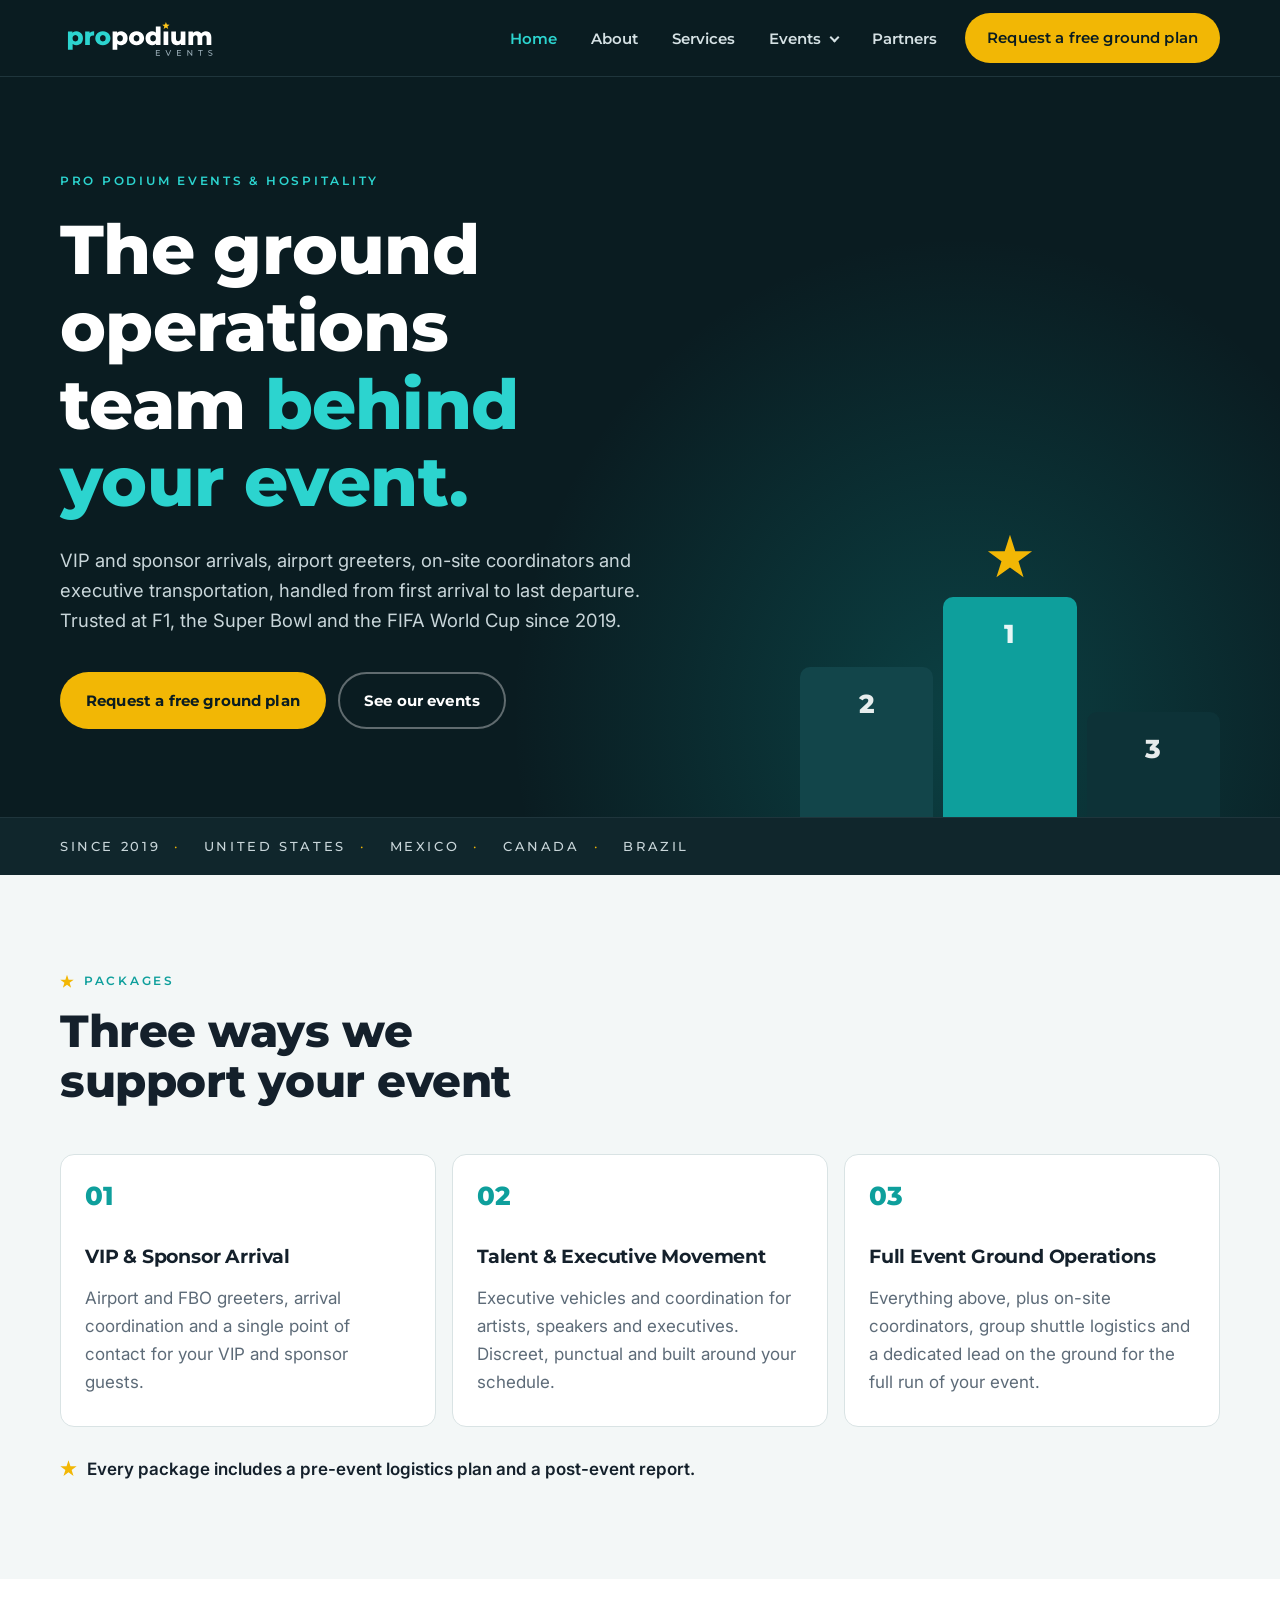
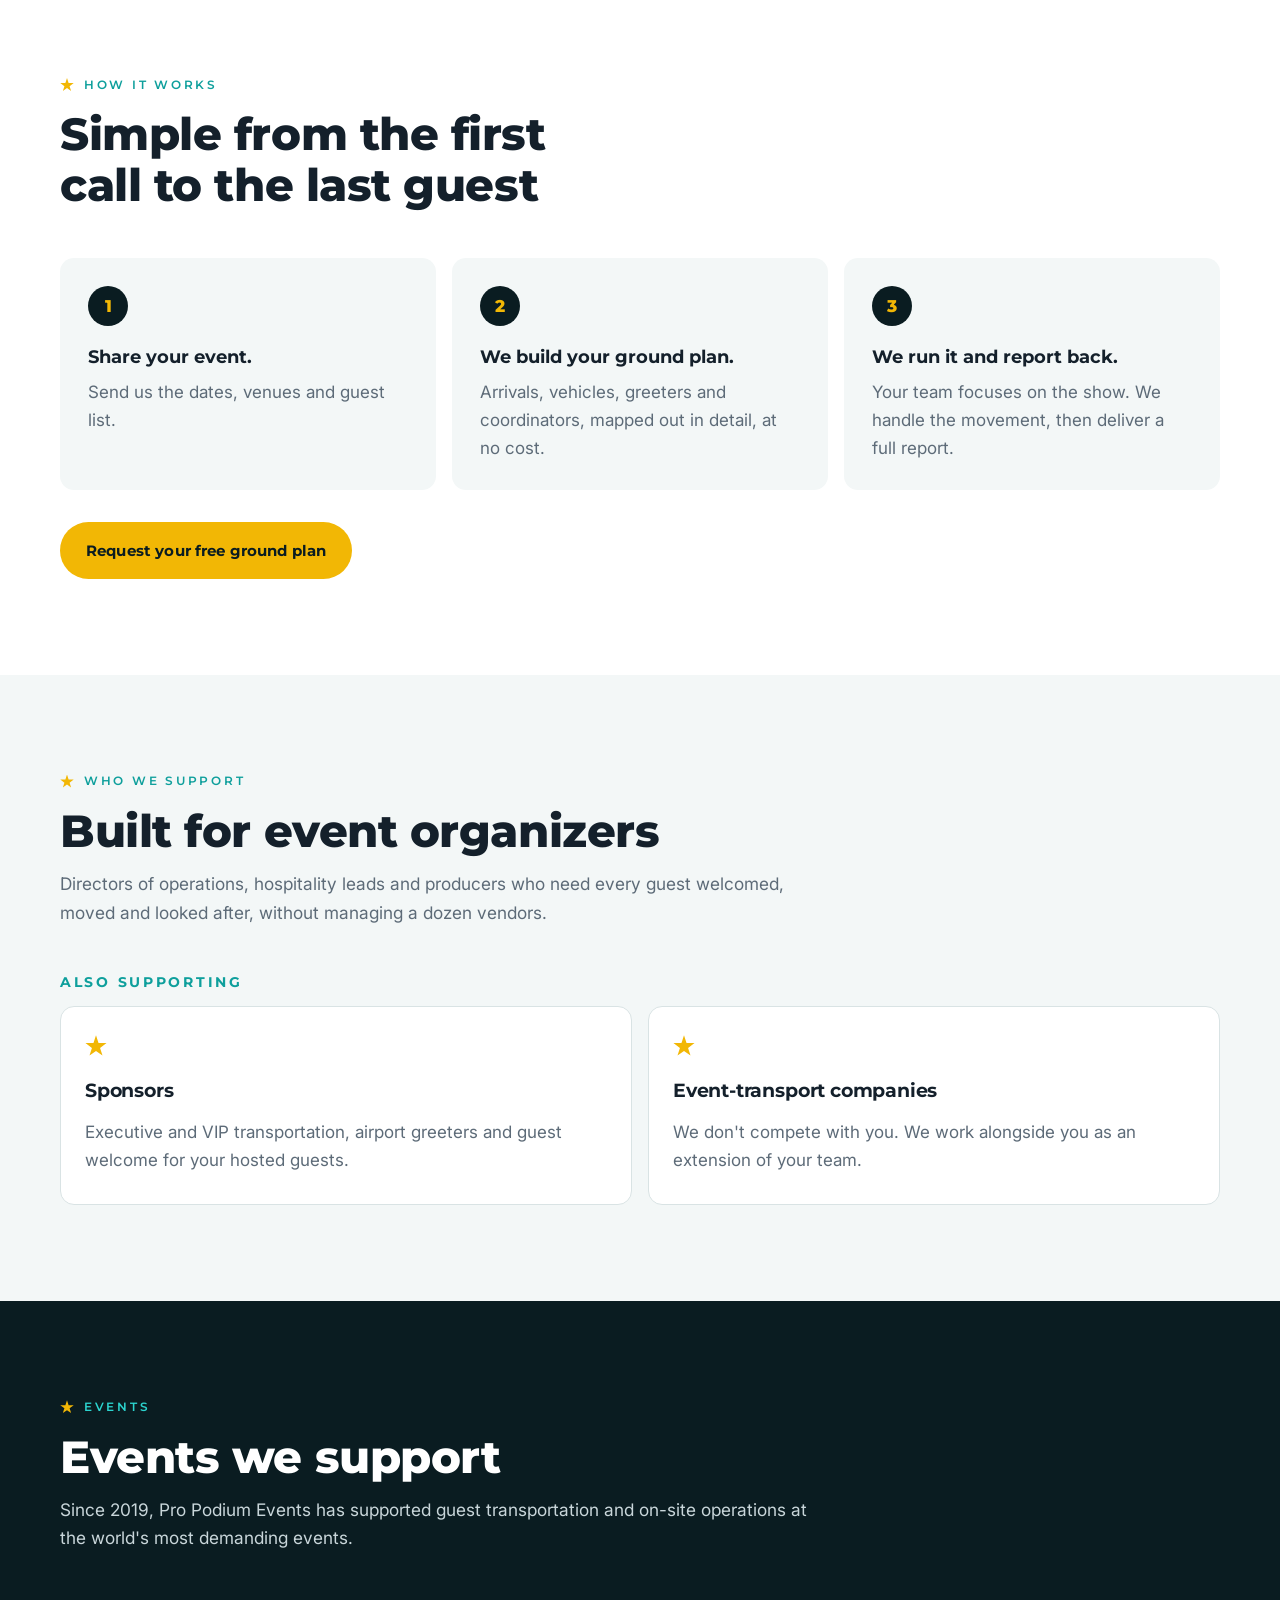
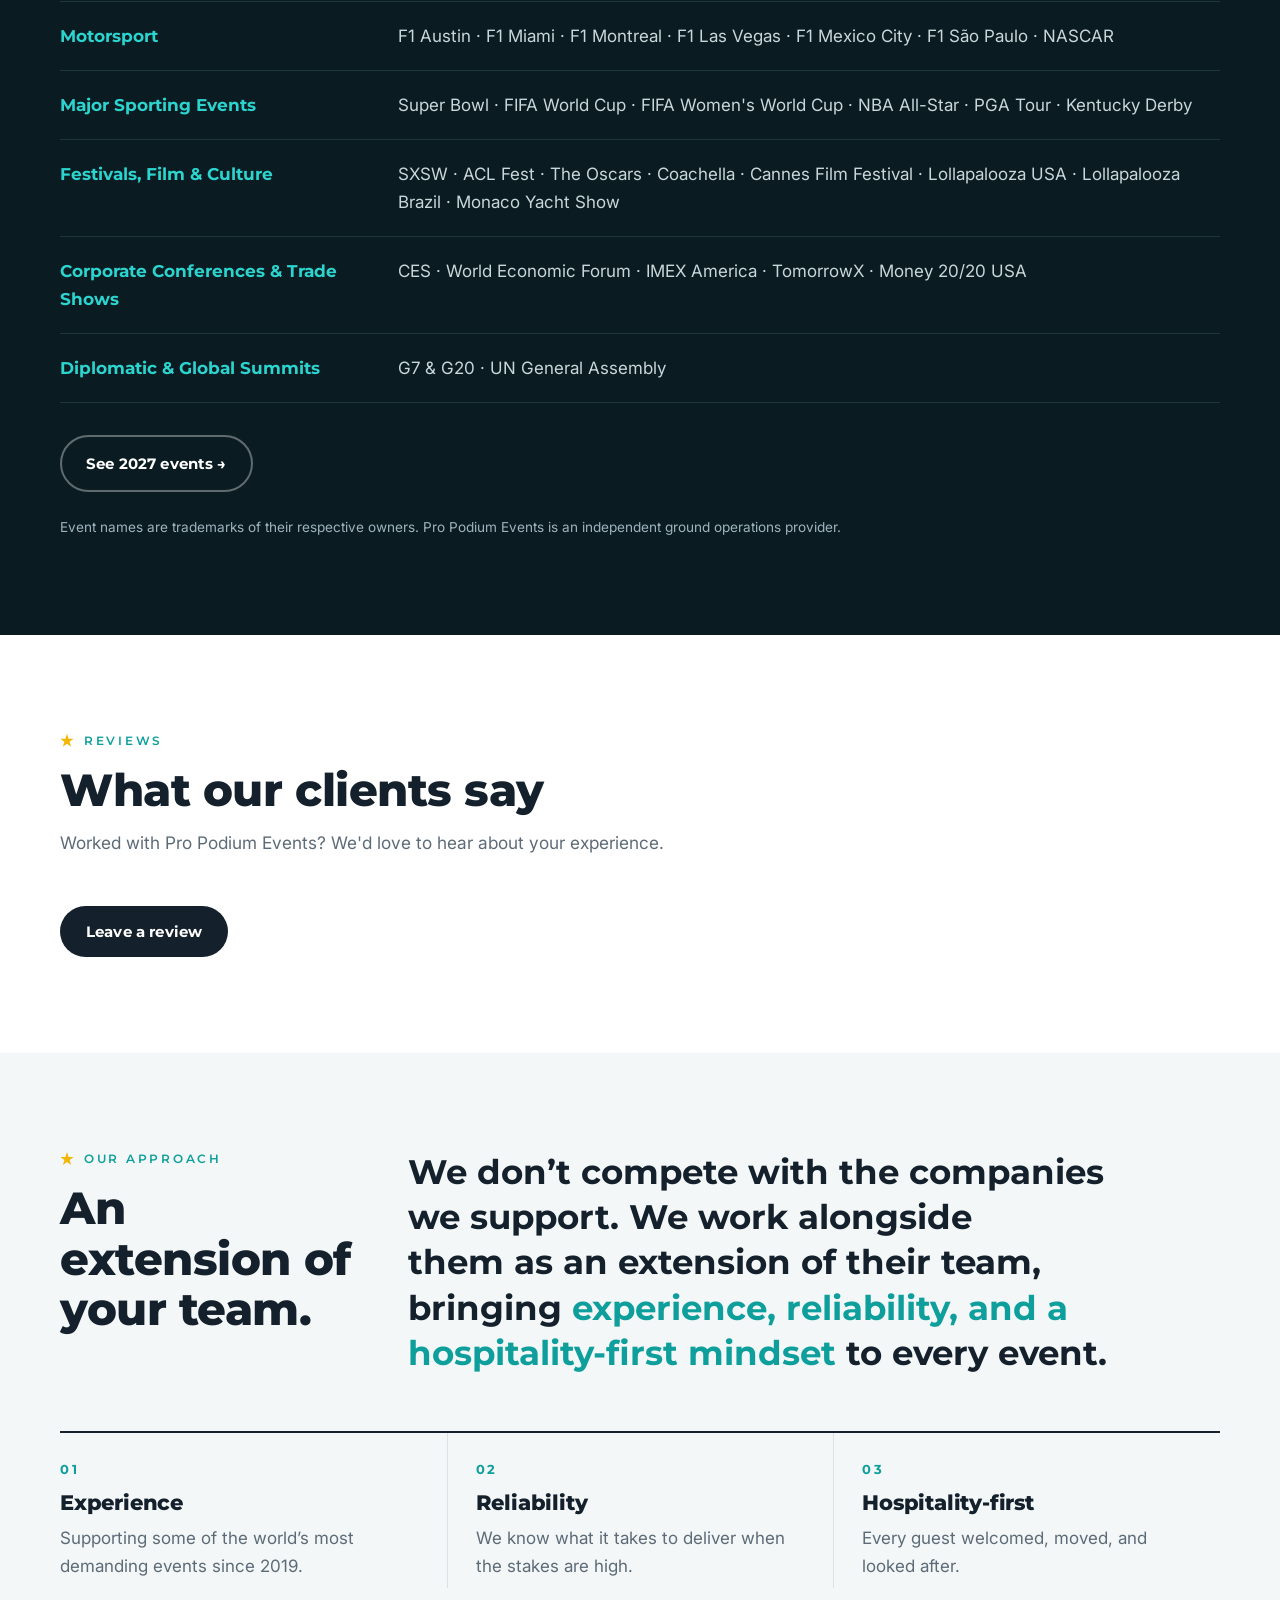
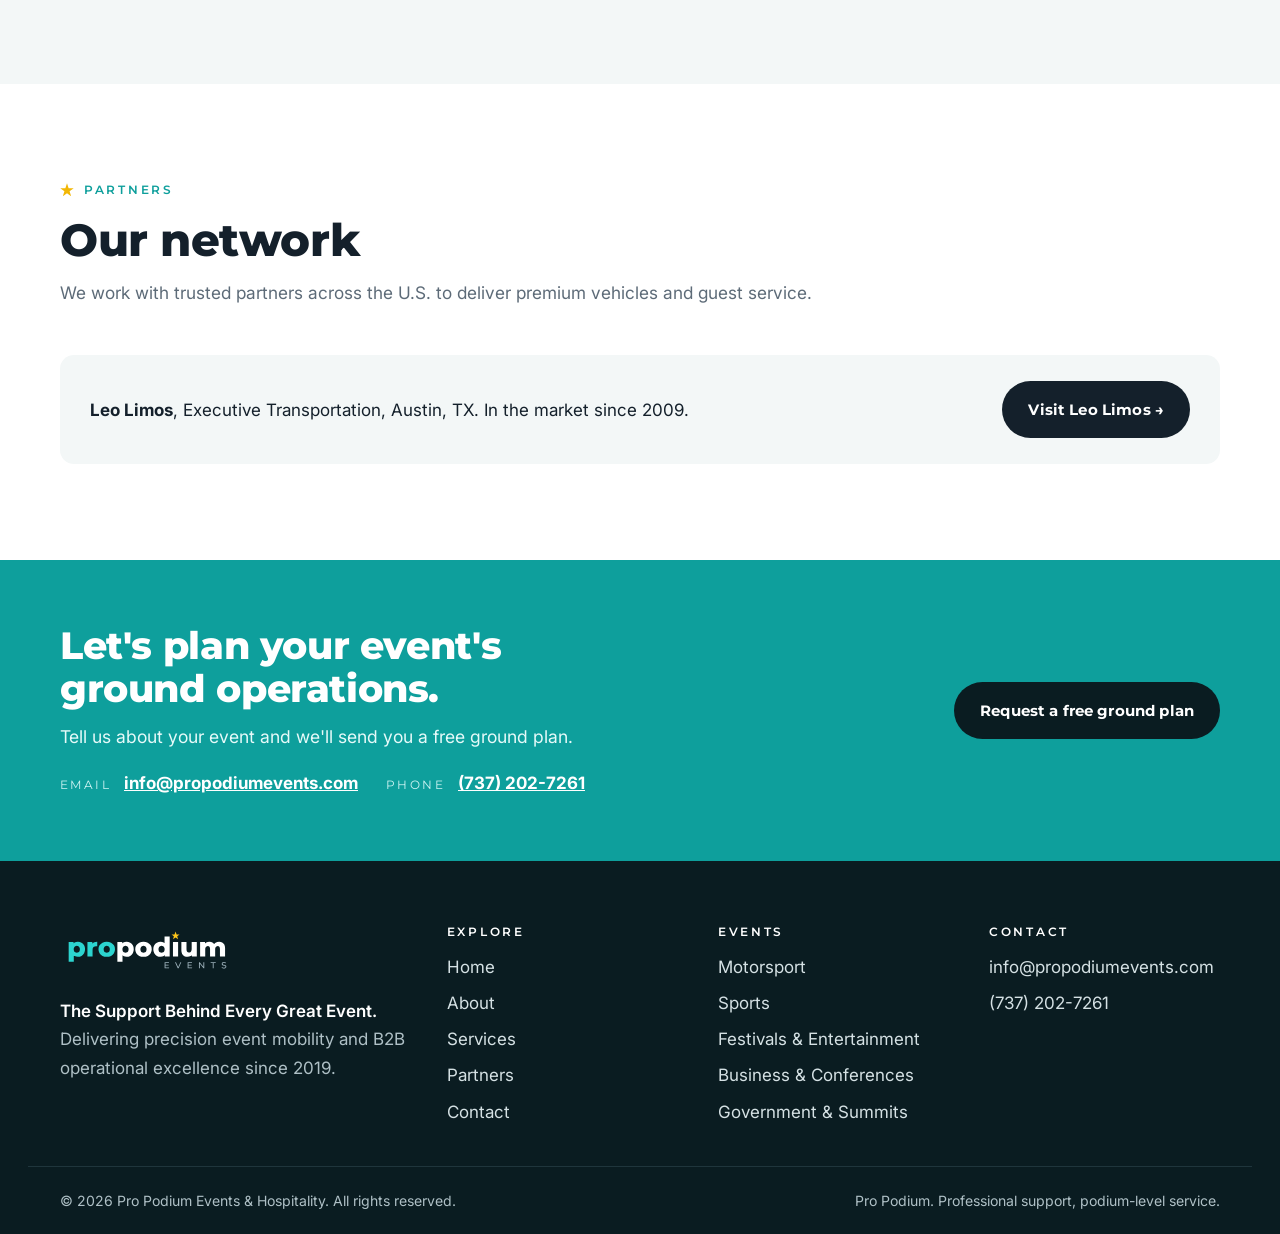
==== commit f33db25c: "Add Formula 1 Canadian Grand Prix (Montreal) to motorsport events Co-Authored-By: Claude Opus 5.5 <n" ====
--- a/index.html
+++ b/index.html
@@ -101,7 +101,7 @@
       <h2>Events we support</h2>
       <p>Since 2019, Pro Podium Events has supported guest transportation and on-site operations at the world's most demanding events.</p>
     </div>
-    <dl class="ev-list"><div class="ev-row"><dt><a href="events/motorsport.html">Motorsport</a></dt><dd>F1 Austin &middot; F1 Miami &middot; F1 Las Vegas &middot; F1 Mexico City &middot; F1 São Paulo &middot; NASCAR</dd></div><div class="ev-row"><dt><a href="events/sports.html">Major Sporting Events</a></dt><dd>Super Bowl &middot; FIFA World Cup &middot; FIFA Women's World Cup &middot; NBA All-Star &middot; PGA Tour &middot; Kentucky Derby</dd></div><div class="ev-row"><dt><a href="events/festivals.html">Festivals, Film &amp; Culture</a></dt><dd>SXSW &middot; ACL Fest &middot; The Oscars &middot; Coachella &middot; Cannes Film Festival &middot; Lollapalooza USA &middot; Lollapalooza Brazil &middot; Monaco Yacht Show</dd></div><div class="ev-row"><dt><a href="events/business.html">Corporate Conferences &amp; Trade Shows</a></dt><dd>CES &middot; World Economic Forum &middot; IMEX America &middot; TomorrowX &middot; Money 20/20 USA</dd></div><div class="ev-row"><dt><a href="events/government.html">Diplomatic &amp; Global Summits</a></dt><dd>G7 &amp; G20 &middot; UN General Assembly</dd></div></dl>
+    <dl class="ev-list"><div class="ev-row"><dt><a href="events/motorsport.html">Motorsport</a></dt><dd>F1 Austin &middot; F1 Miami &middot; F1 Montreal &middot; F1 Las Vegas &middot; F1 Mexico City &middot; F1 São Paulo &middot; NASCAR</dd></div><div class="ev-row"><dt><a href="events/sports.html">Major Sporting Events</a></dt><dd>Super Bowl &middot; FIFA World Cup &middot; FIFA Women's World Cup &middot; NBA All-Star &middot; PGA Tour &middot; Kentucky Derby</dd></div><div class="ev-row"><dt><a href="events/festivals.html">Festivals, Film &amp; Culture</a></dt><dd>SXSW &middot; ACL Fest &middot; The Oscars &middot; Coachella &middot; Cannes Film Festival &middot; Lollapalooza USA &middot; Lollapalooza Brazil &middot; Monaco Yacht Show</dd></div><div class="ev-row"><dt><a href="events/business.html">Corporate Conferences &amp; Trade Shows</a></dt><dd>CES &middot; World Economic Forum &middot; IMEX America &middot; TomorrowX &middot; Money 20/20 USA</dd></div><div class="ev-row"><dt><a href="events/government.html">Diplomatic &amp; Global Summits</a></dt><dd>G7 &amp; G20 &middot; UN General Assembly</dd></div></dl>
     <p class="ev-more"><a class="btn btn-ghost" href="events.html">See 2027 events &rarr;</a></p>
     <p class="disclaimer">Event names are trademarks of their respective owners. Pro Podium Events is an independent ground operations provider.</p>
   </div>
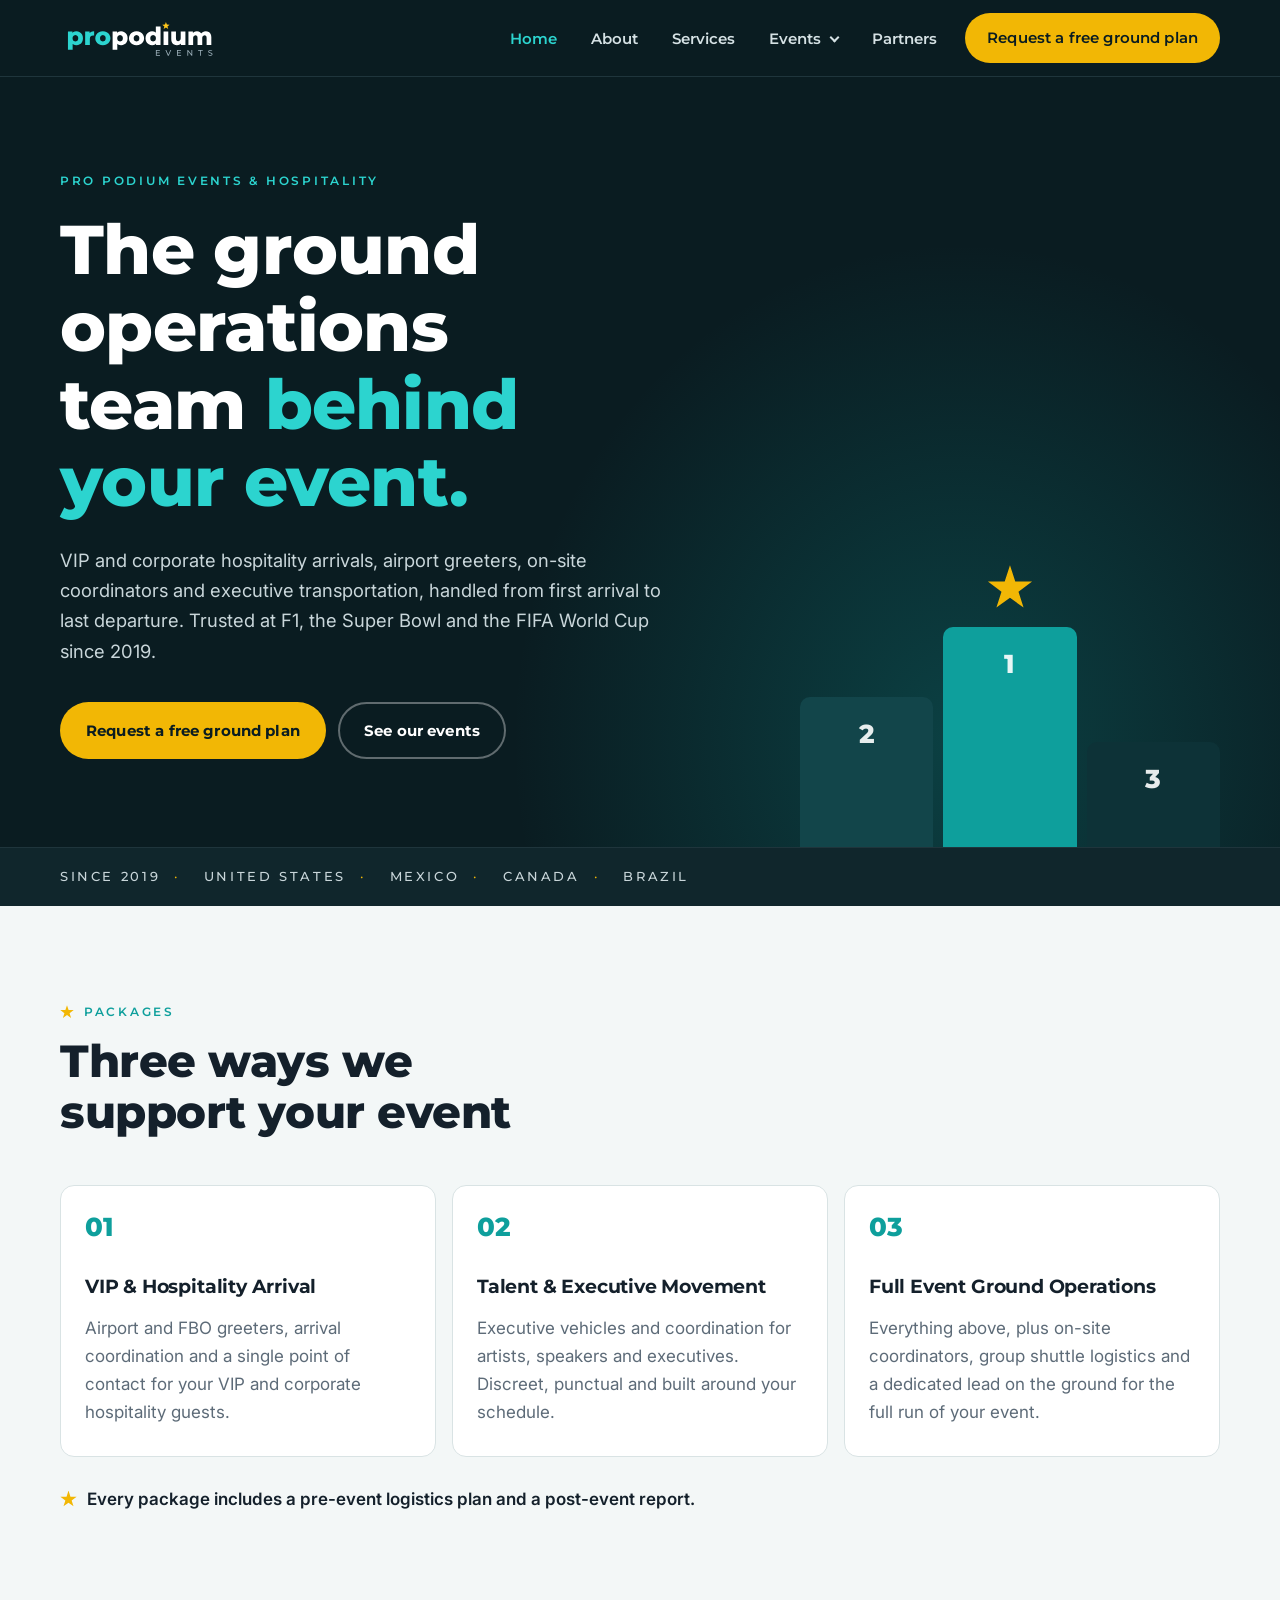
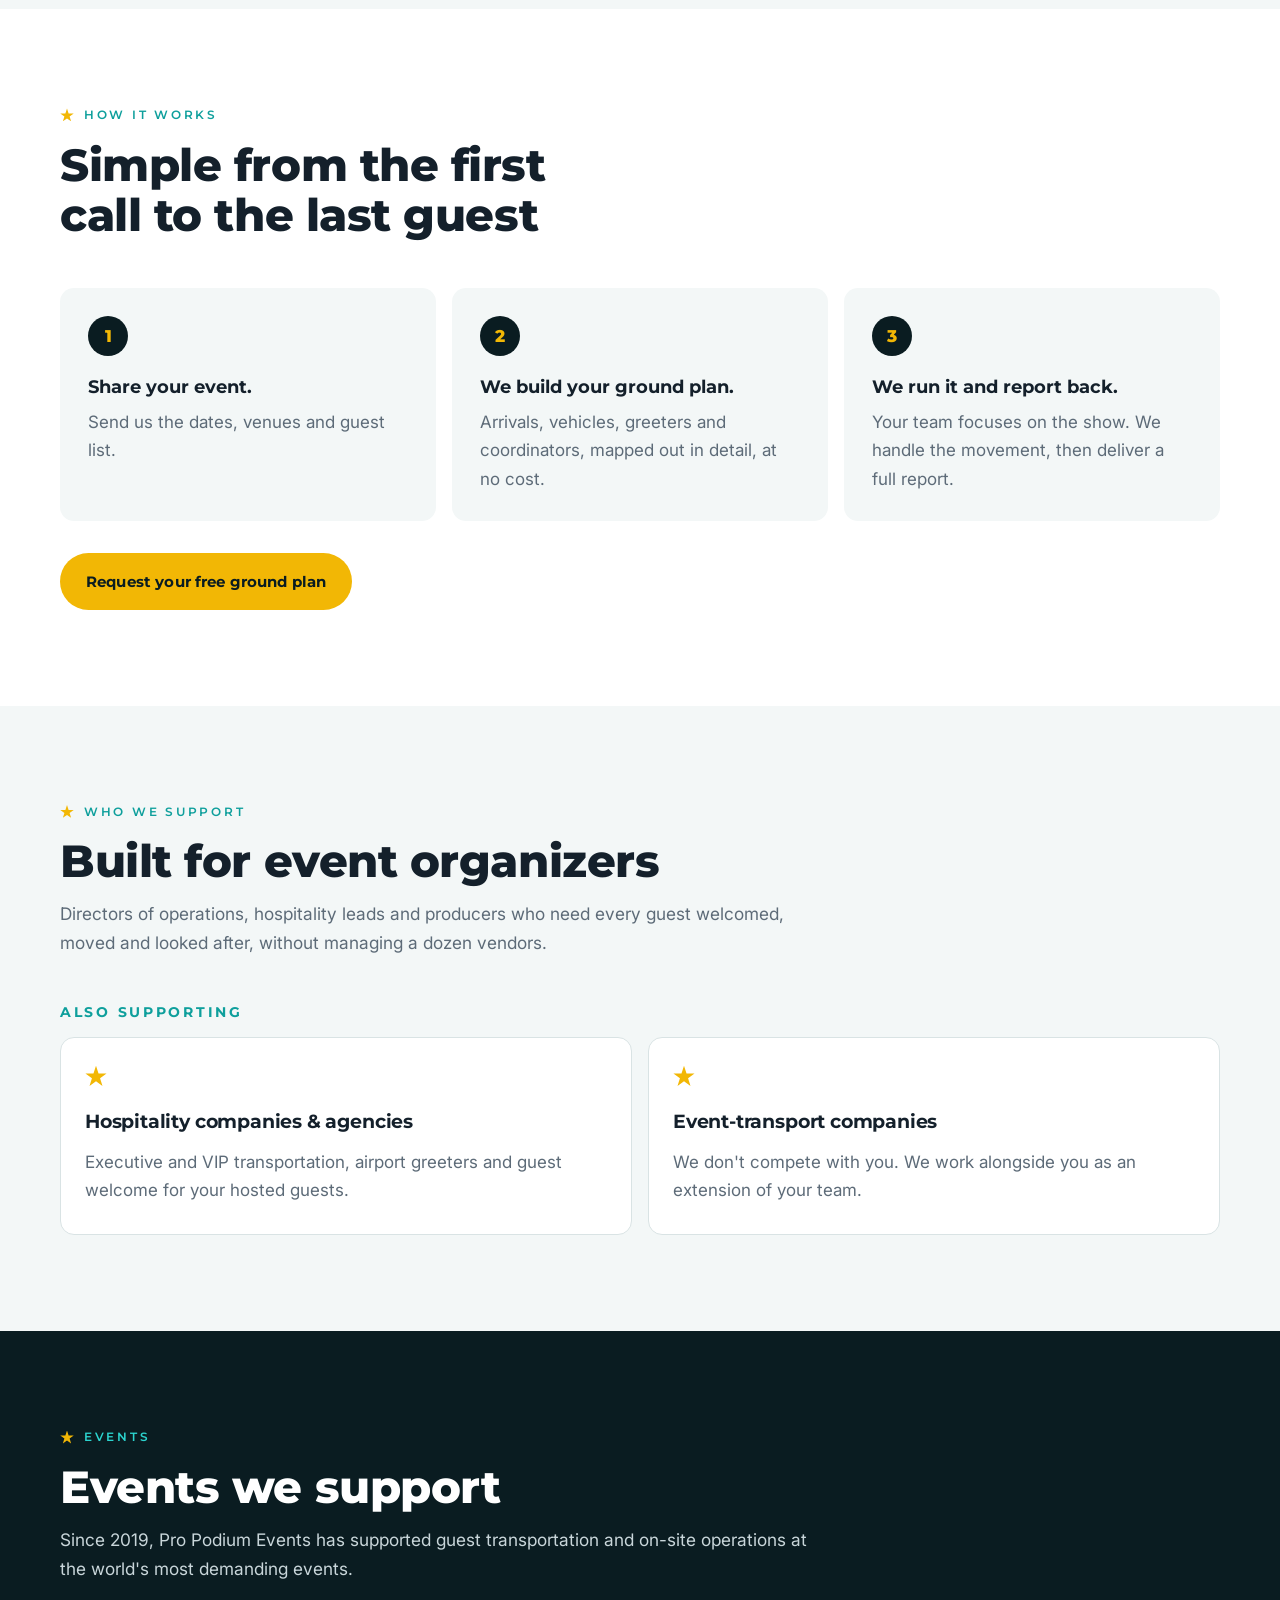
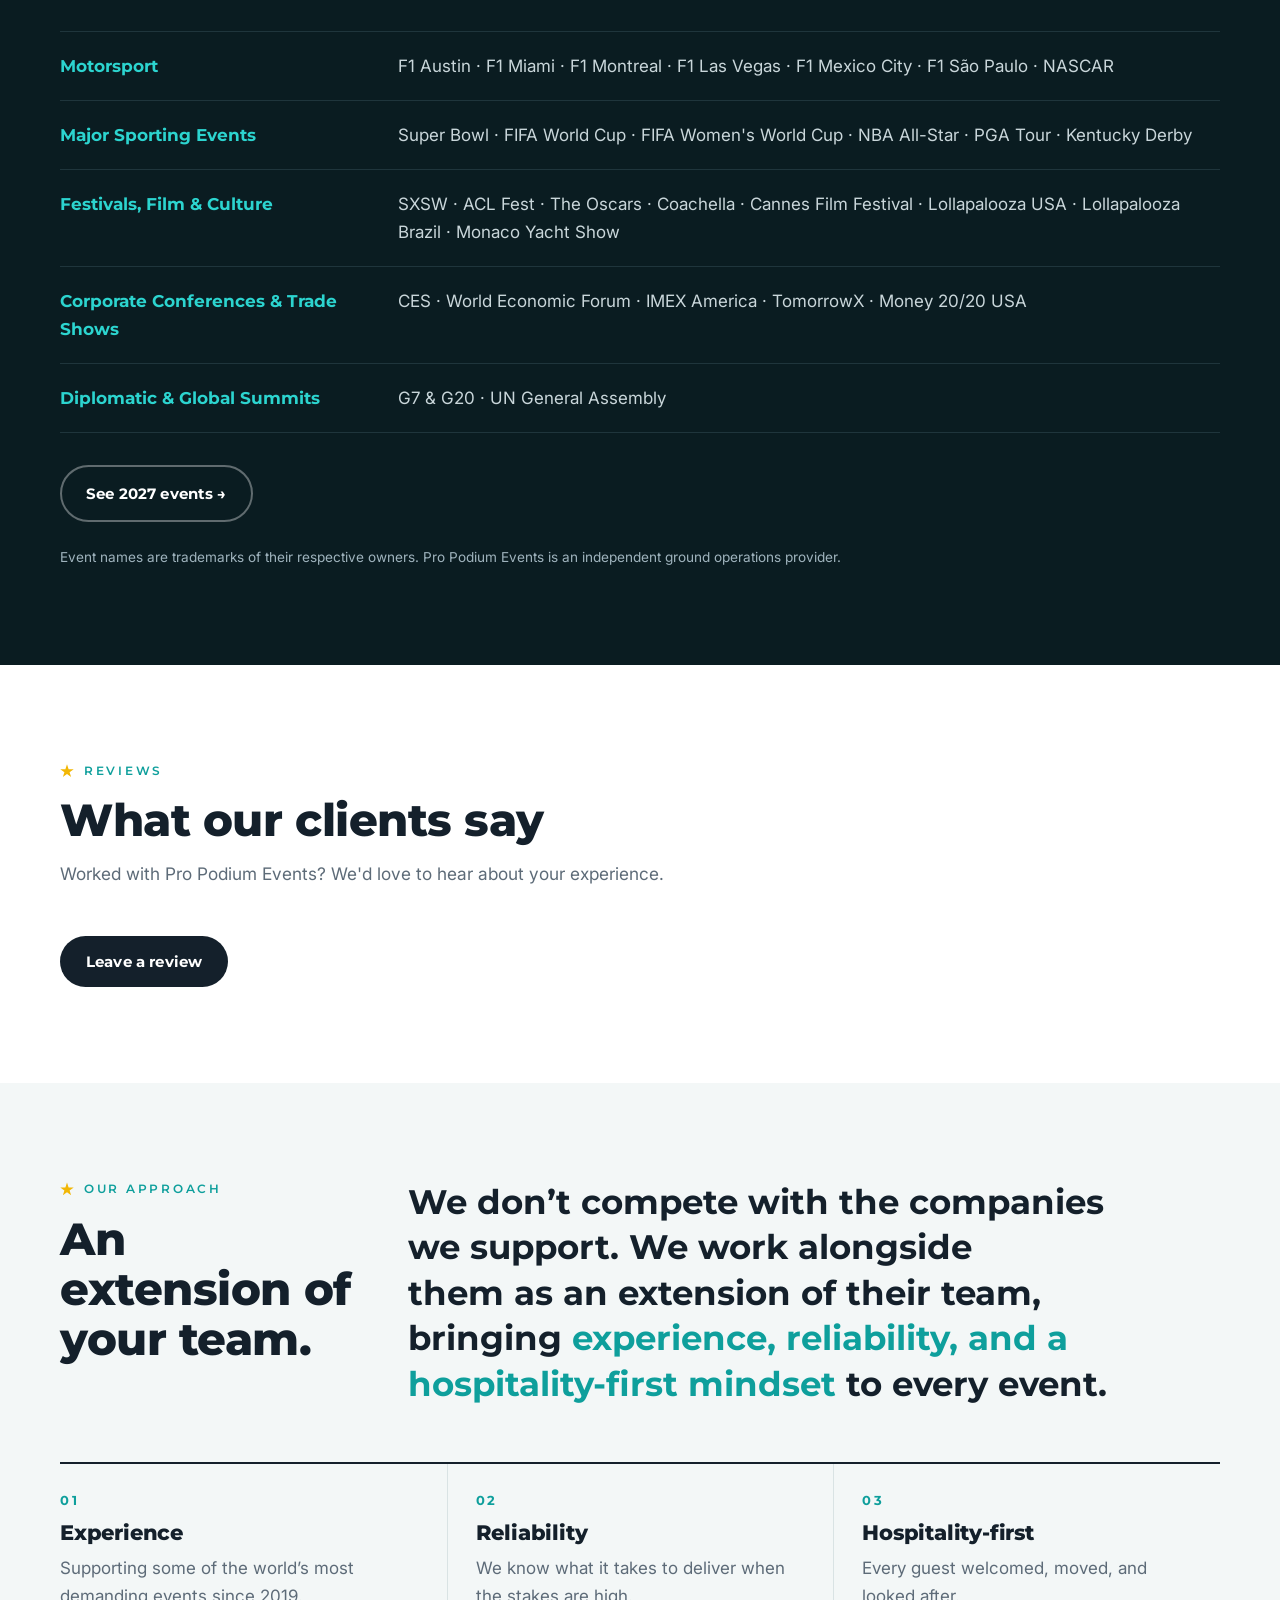
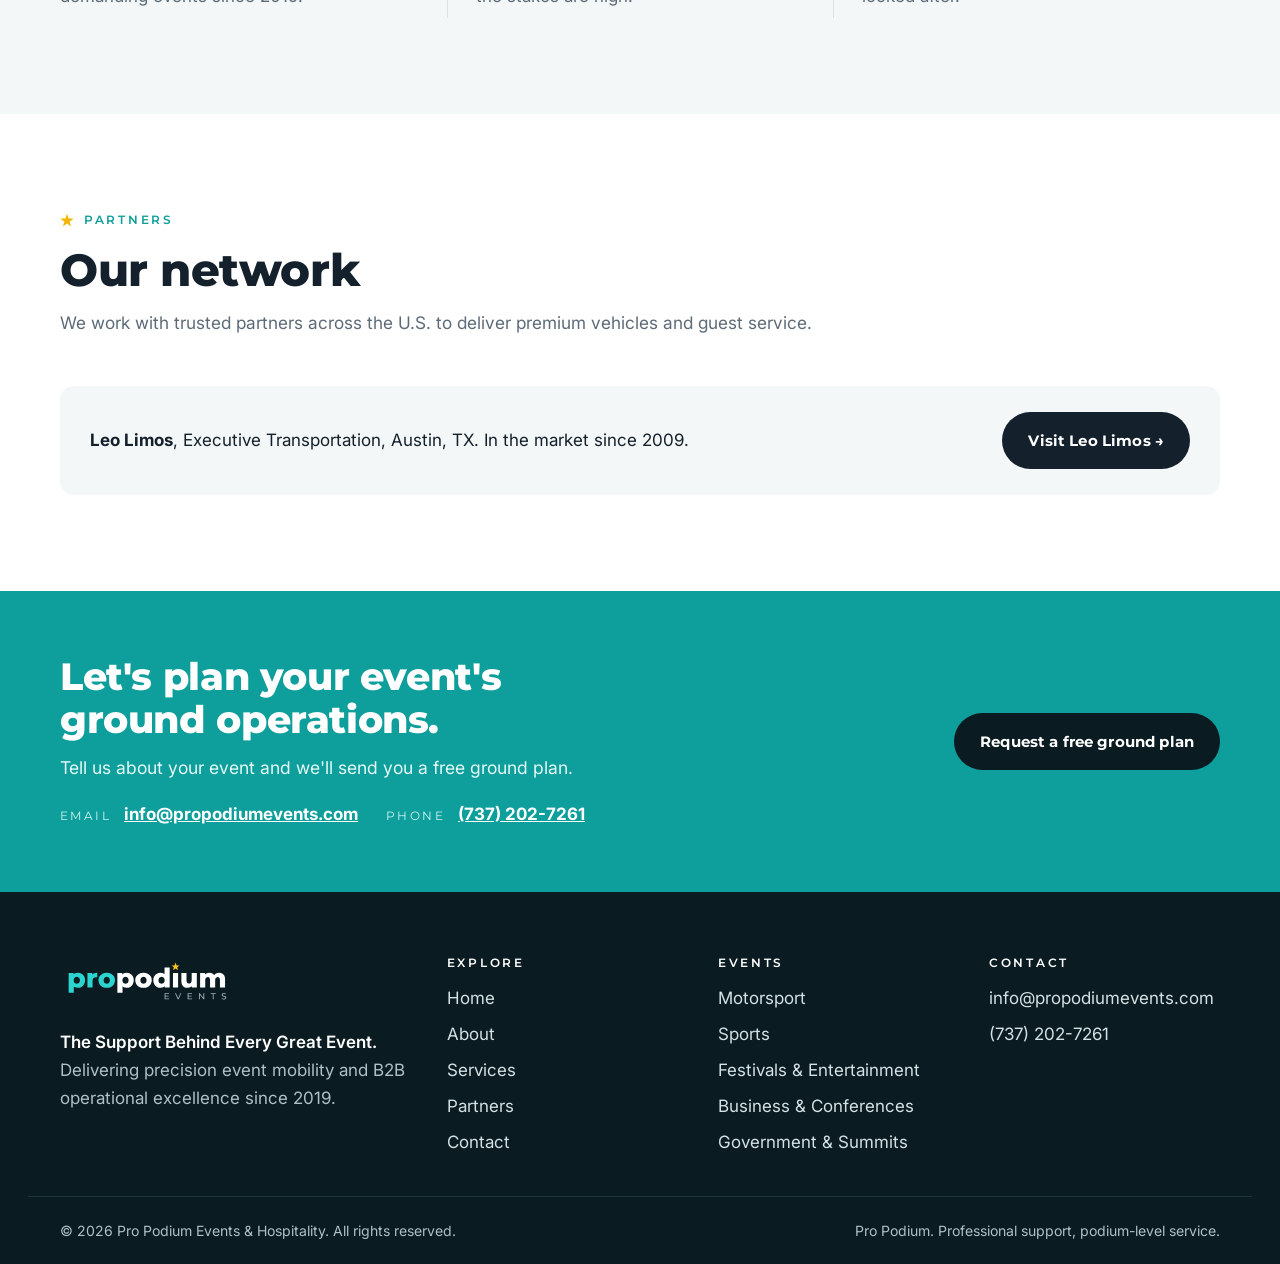
==== commit d21edf44: "Replace remaining sponsor wording on Home and About Co-Authored-By: Claude Opus 5.5 <noreply@anthrop" ====
--- a/index.html
+++ b/index.html
@@ -4,13 +4,13 @@
 <meta charset="utf-8">
 <meta name="viewport" content="width=device-width, initial-scale=1, viewport-fit=cover">
 <title>Pro Podium Events &amp; Hospitality | The Ground Operations Team Behind Your Event</title>
-<meta name="description" content="VIP and sponsor arrivals, airport greeters, on-site coordinators and executive transportation, handled from first arrival to last departure. Trusted at F1, the Super Bowl and the FIFA World Cup since 2019.">
+<meta name="description" content="VIP and corporate hospitality arrivals, airport greeters, on-site coordinators and executive transportation, handled from first arrival to last departure. Trusted at F1, the Super Bowl and the FIFA World Cup since 2019.">
 <link rel="canonical" href="https://www.propodiumevents.com/">
 <meta name="theme-color" content="#0A1C21">
 <meta property="og:type" content="website">
 <meta property="og:site_name" content="Pro Podium Events &amp; Hospitality">
 <meta property="og:title" content="Pro Podium Events &amp; Hospitality | The Ground Operations Team Behind Your Event">
-<meta property="og:description" content="VIP and sponsor arrivals, airport greeters, on-site coordinators and executive transportation, handled from first arrival to last departure. Trusted at F1, the Super Bowl and the FIFA World Cup since 2019.">
+<meta property="og:description" content="VIP and corporate hospitality arrivals, airport greeters, on-site coordinators and executive transportation, handled from first arrival to last departure. Trusted at F1, the Super Bowl and the FIFA World Cup since 2019.">
 <meta property="og:url" content="https://www.propodiumevents.com/">
 <meta property="og:image" content="https://www.propodiumevents.com/assets/img/og-image.png">
 <meta name="twitter:card" content="summary_large_image">
@@ -20,7 +20,7 @@
 <link rel="manifest" href="site.webmanifest">
 <link rel="preconnect" href="https://fonts.googleapis.com"><link rel="preconnect" href="https://fonts.gstatic.com" crossorigin><link rel="stylesheet" href="https://fonts.googleapis.com/css2?family=Inter:wght@400;500;600&family=Montserrat:ital,wght@0,500;0,600;0,700;0,800;1,600;1,700&display=swap">
 <link rel="stylesheet" href="assets/css/style.css">
-<script type="application/ld+json">{"@context": "https://schema.org", "@type": "Organization", "name": "Pro Podium Events & Hospitality", "url": "https://www.propodiumevents.com/", "logo": "https://www.propodiumevents.com/assets/img/propodium-icon-512.png", "slogan": "The Support Behind Every Great Event.", "foundingDate": "2019", "description": "VIP and sponsor arrivals, airport greeters, on-site coordinators and executive transportation, handled from first arrival to last departure. Trusted at F1, the Super Bowl and the FIFA World Cup since 2019."}</script>
+<script type="application/ld+json">{"@context": "https://schema.org", "@type": "Organization", "name": "Pro Podium Events & Hospitality", "url": "https://www.propodiumevents.com/", "logo": "https://www.propodiumevents.com/assets/img/propodium-icon-512.png", "slogan": "The Support Behind Every Great Event.", "foundingDate": "2019", "description": "VIP and corporate hospitality arrivals, airport greeters, on-site coordinators and executive transportation, handled from first arrival to last departure. Trusted at F1, the Super Bowl and the FIFA World Cup since 2019."}</script>
 </head>
 <body>
 <a class="sr-only" href="#main">Skip to content</a>
@@ -45,7 +45,7 @@
     <div class="hero-copy">
       <span class="eyebrow">Pro Podium Events &amp; Hospitality</span>
       <h1>The ground operations team <span class="accent">behind your event.</span></h1>
-      <p class="hero-lead">VIP and sponsor arrivals, airport greeters, on-site coordinators and executive transportation, handled from first arrival to last departure. Trusted at F1, the Super Bowl and the FIFA World Cup since 2019.</p>
+      <p class="hero-lead">VIP and corporate hospitality arrivals, airport greeters, on-site coordinators and executive transportation, handled from first arrival to last departure. Trusted at F1, the Super Bowl and the FIFA World Cup since 2019.</p>
       <div class="hero-actions">
         <a class="btn btn-gold" href="contact.html">Request a free ground plan</a>
         <a class="btn btn-ghost" href="#events">See our events</a>
@@ -66,7 +66,7 @@
       <span class="eyebrow"><span class="star" aria-hidden="true"></span>Packages</span>
       <h2>Three ways we support your event</h2>
     </div>
-    <div class="services three"><article class="service package"><span class="pkg-num">01</span><h3>VIP &amp; Sponsor Arrival</h3><p>Airport and FBO greeters, arrival coordination and a single point of contact for your VIP and sponsor guests.</p></article><article class="service package"><span class="pkg-num">02</span><h3>Talent &amp; Executive Movement</h3><p>Executive vehicles and coordination for artists, speakers and executives. Discreet, punctual and built around your schedule.</p></article><article class="service package"><span class="pkg-num">03</span><h3>Full Event Ground Operations</h3><p>Everything above, plus on-site coordinators, group shuttle logistics and a dedicated lead on the ground for the full run of your event.</p></article></div>
+    <div class="services three"><article class="service package"><span class="pkg-num">01</span><h3>VIP &amp; Hospitality Arrival</h3><p>Airport and FBO greeters, arrival coordination and a single point of contact for your VIP and corporate hospitality guests.</p></article><article class="service package"><span class="pkg-num">02</span><h3>Talent &amp; Executive Movement</h3><p>Executive vehicles and coordination for artists, speakers and executives. Discreet, punctual and built around your schedule.</p></article><article class="service package"><span class="pkg-num">03</span><h3>Full Event Ground Operations</h3><p>Everything above, plus on-site coordinators, group shuttle logistics and a dedicated lead on the ground for the full run of your event.</p></article></div>
     <p class="pkg-note"><span class="star" aria-hidden="true"></span>Every package includes a pre-event logistics plan and a post-event report.</p>
   </div>
 </section>
@@ -90,7 +90,7 @@
       <p>Directors of operations, hospitality leads and producers who need every guest welcomed, moved and looked after, without managing a dozen vendors.</p>
     </div>
     <h3 class="also-title">Also supporting</h3>
-    <div class="services two"><article class="service"><span class="star" aria-hidden="true"></span><h3>Sponsors</h3><p>Executive and VIP transportation, airport greeters and guest welcome for your hosted guests.</p></article><article class="service"><span class="star" aria-hidden="true"></span><h3>Event-transport companies</h3><p>We don't compete with you. We work alongside you as an extension of your team.</p></article></div>
+    <div class="services two"><article class="service"><span class="star" aria-hidden="true"></span><h3>Hospitality companies &amp; agencies</h3><p>Executive and VIP transportation, airport greeters and guest welcome for your hosted guests.</p></article><article class="service"><span class="star" aria-hidden="true"></span><h3>Event-transport companies</h3><p>We don't compete with you. We work alongside you as an extension of your team.</p></article></div>
   </div>
 </section>
 
